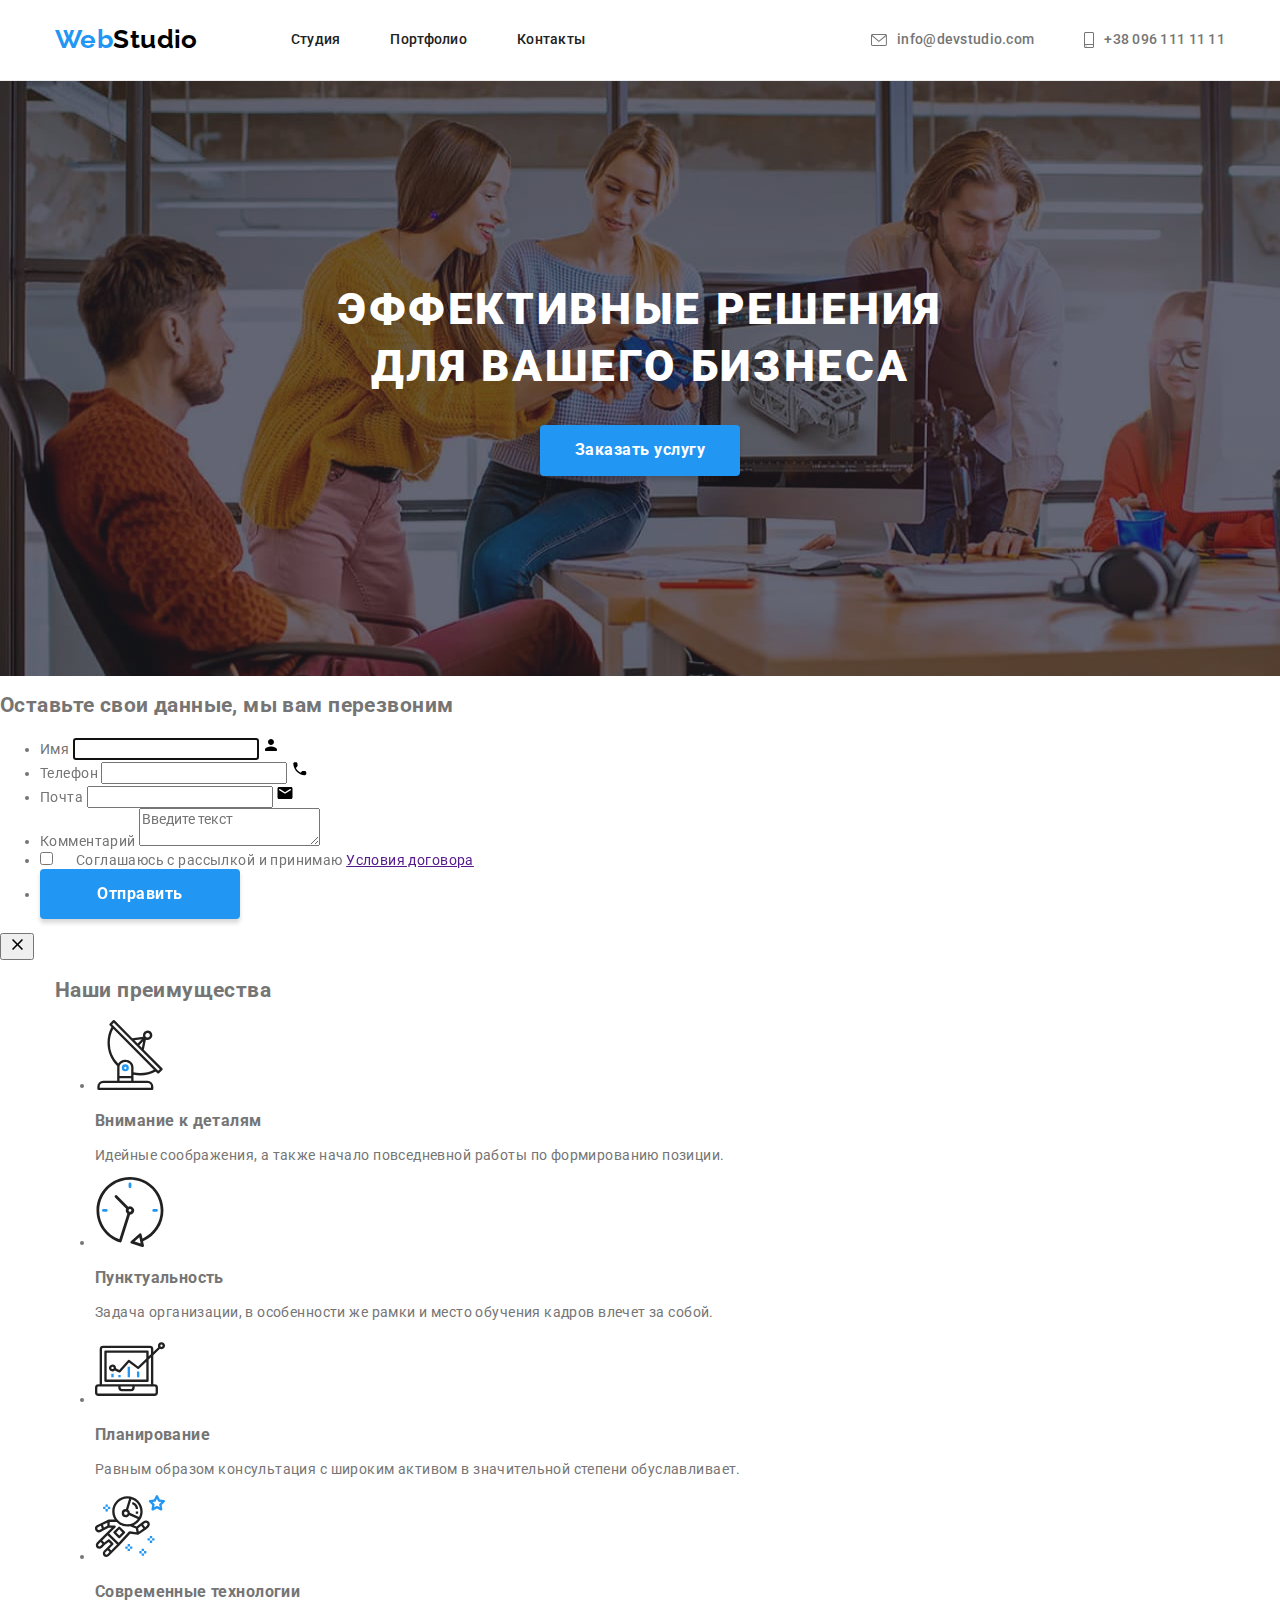
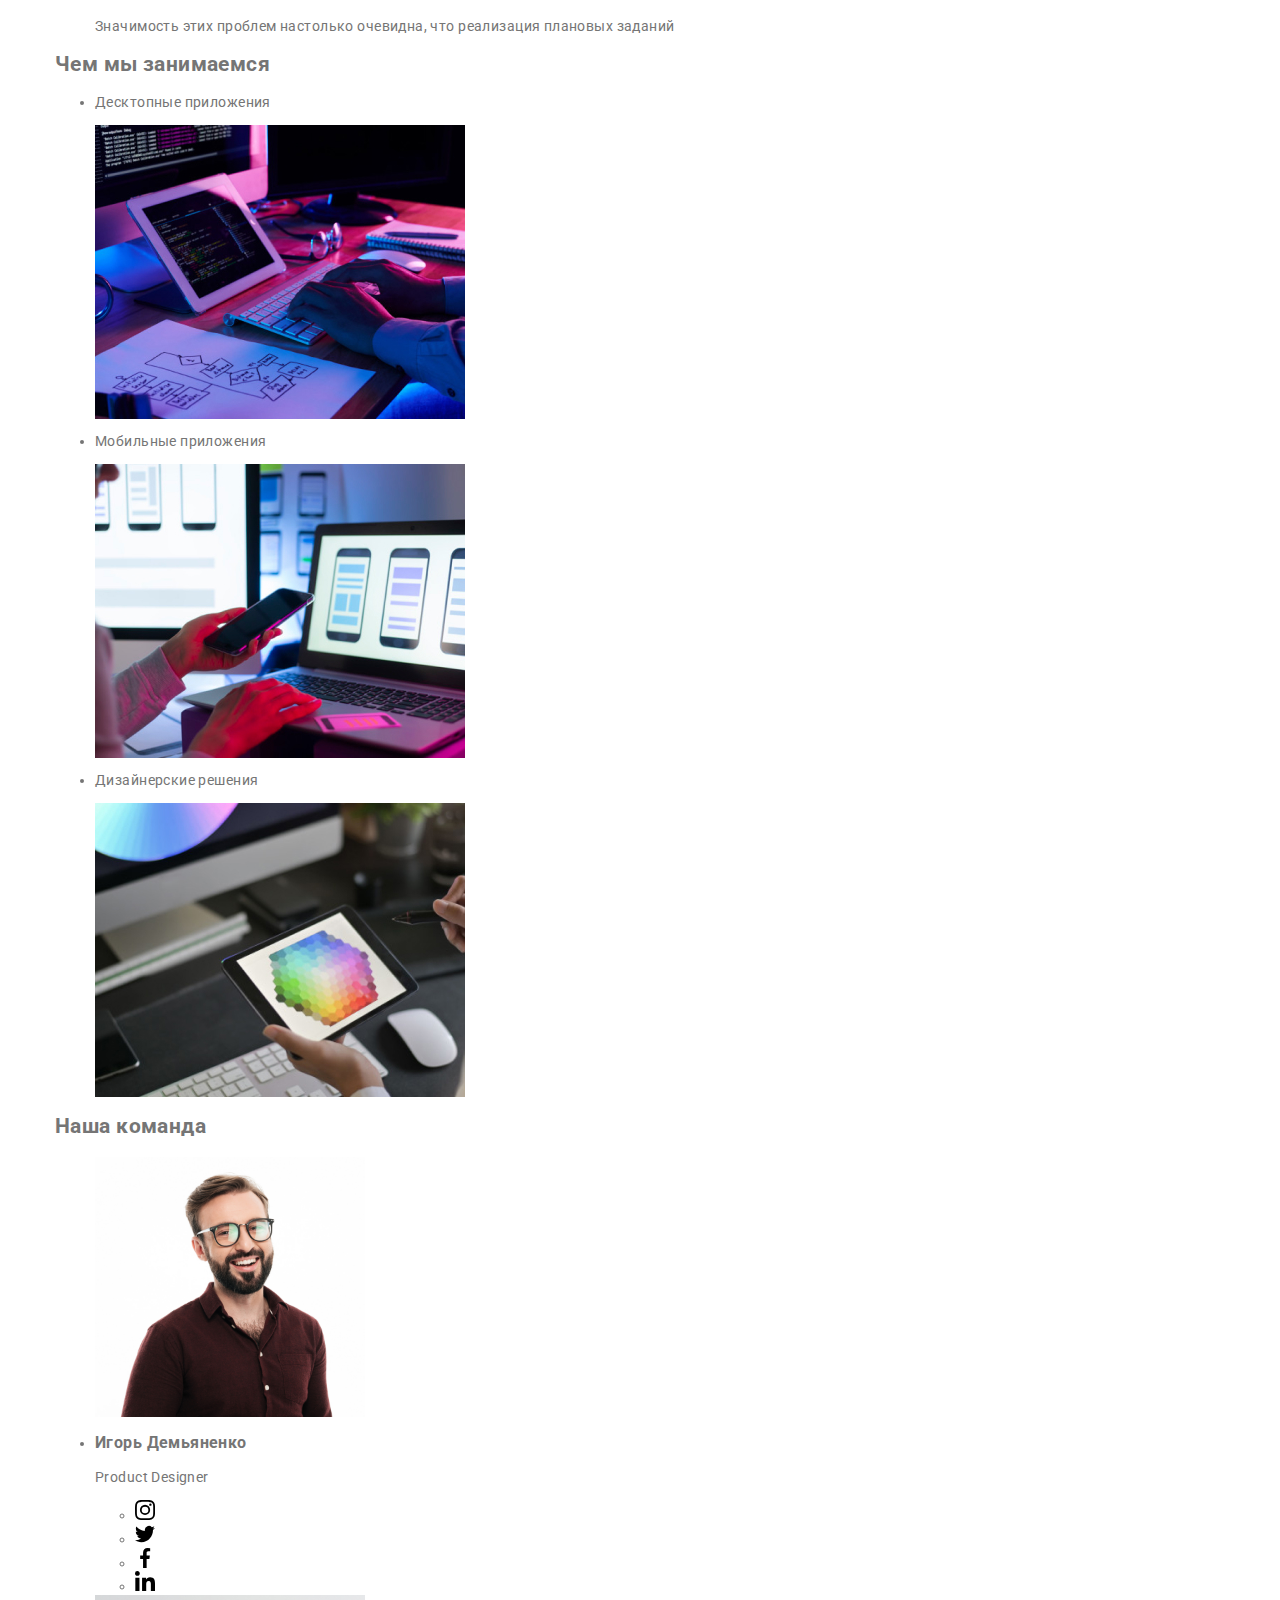
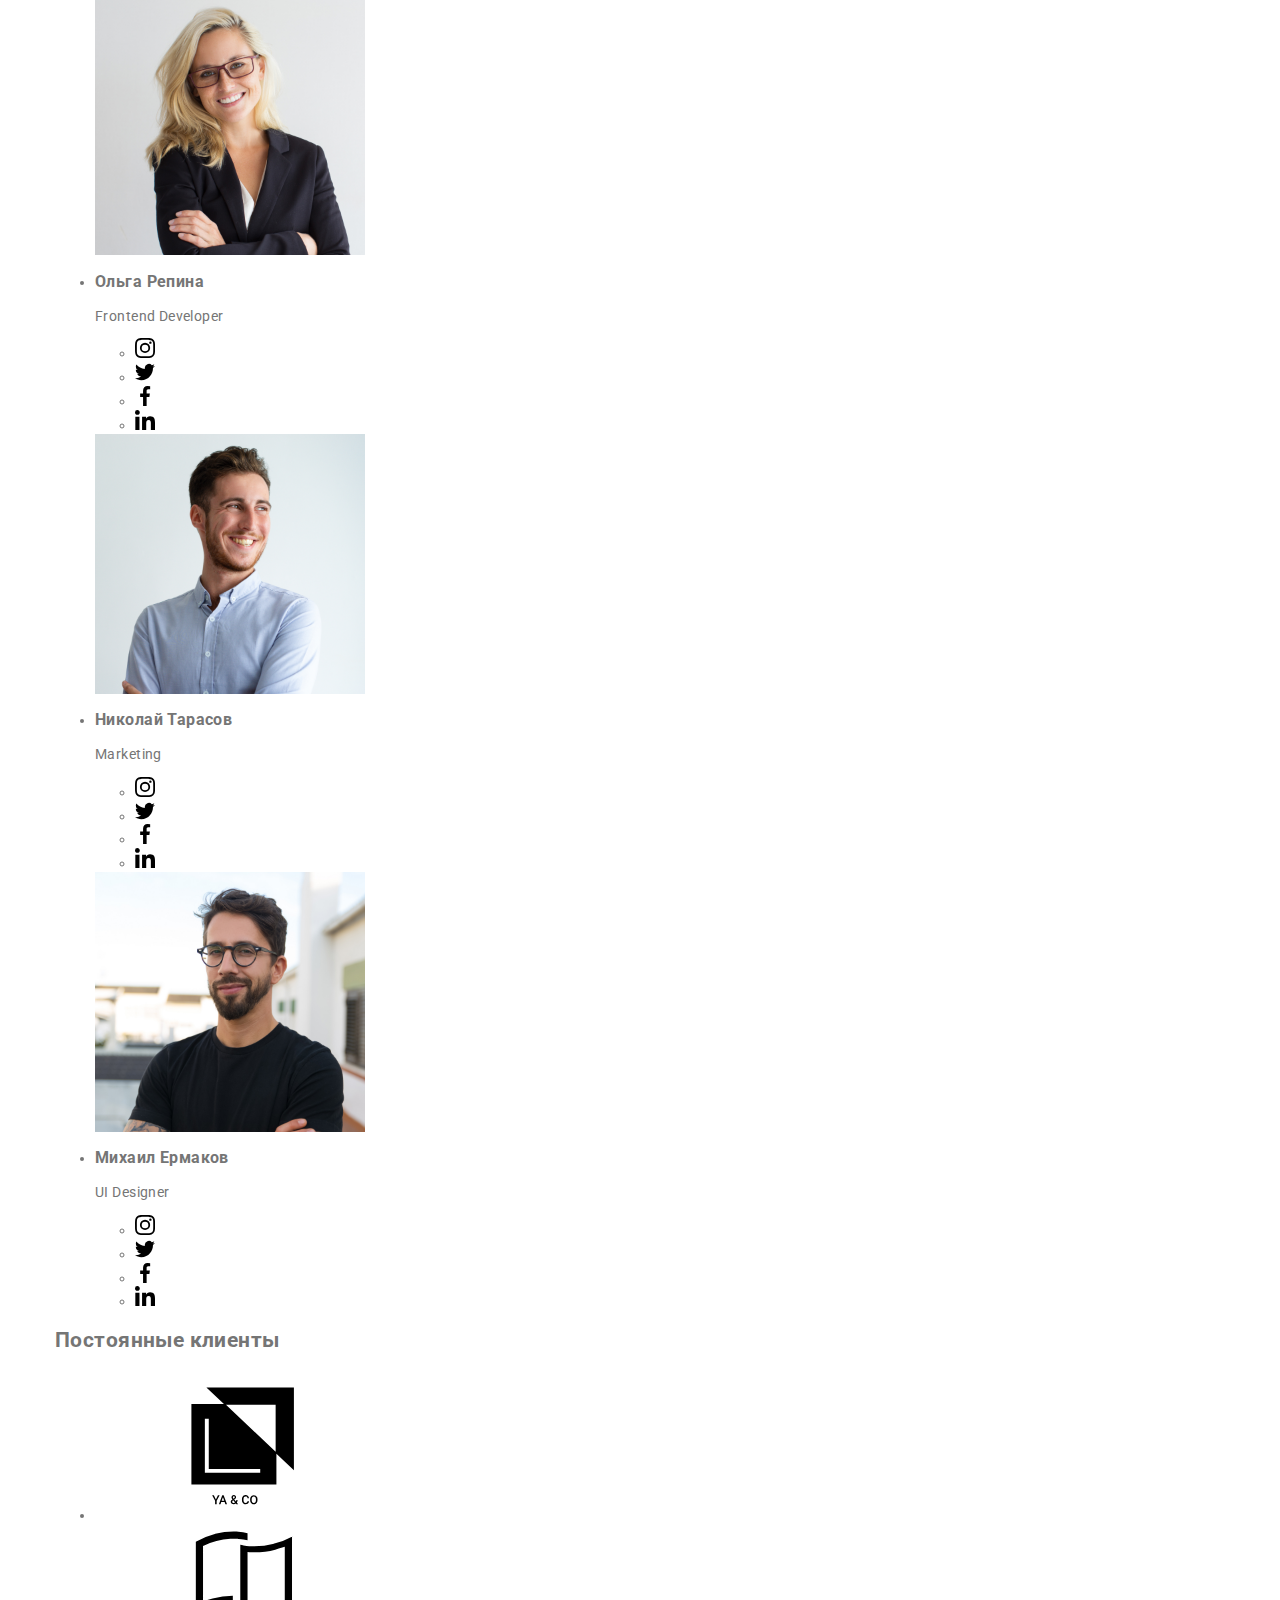
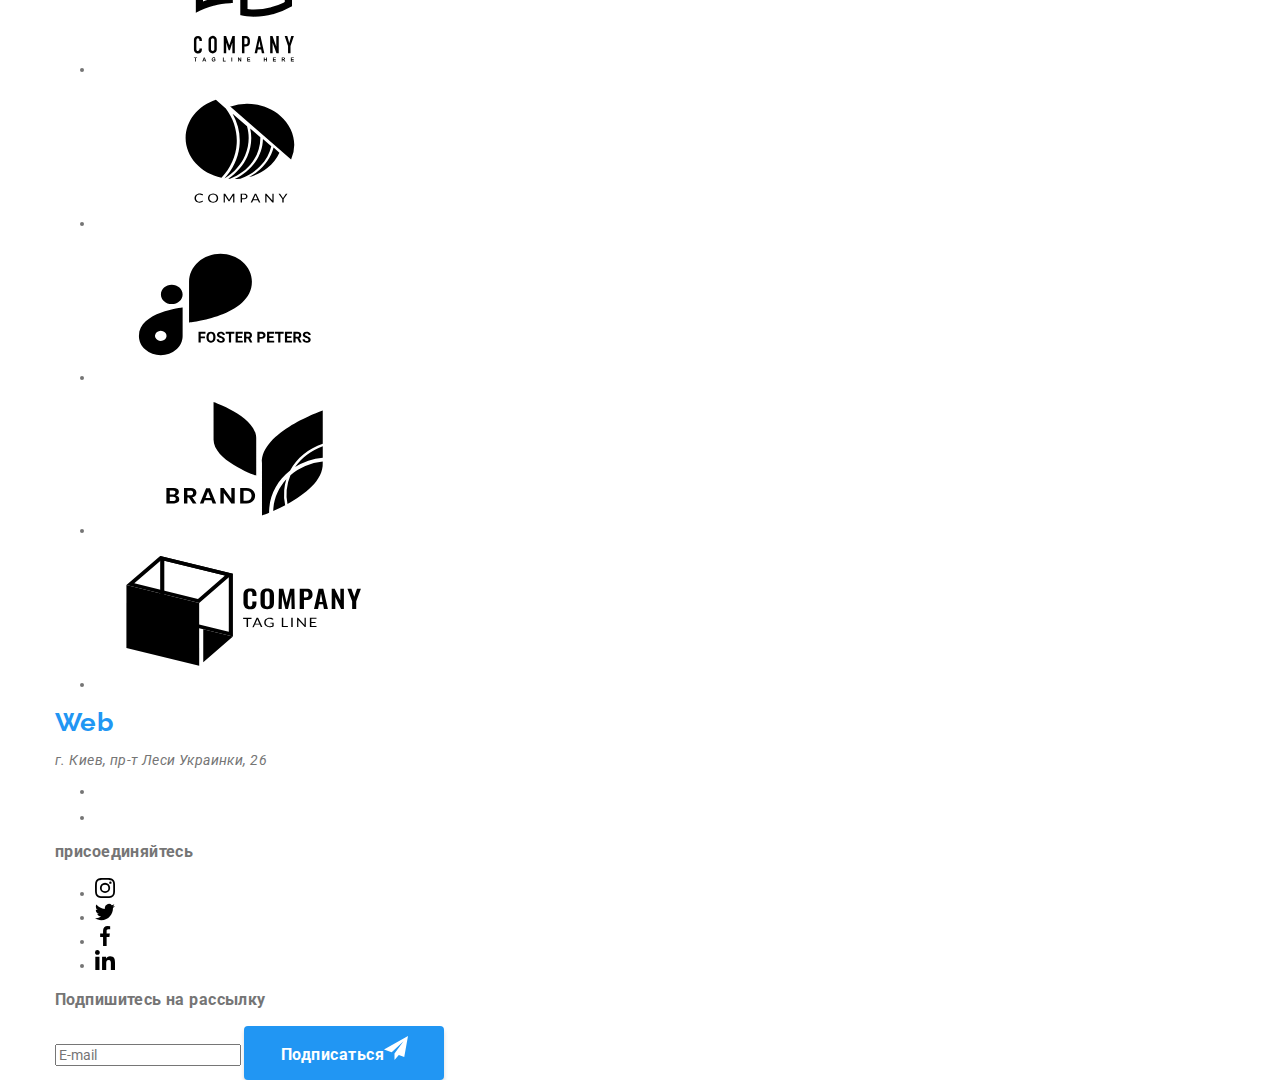
==== index.html @ fc16bc61 "Добавил фрагменты стилей" ====
<!DOCTYPE html>
<html lang="ru">
  <head>
    <meta charset="UTF-8" />
    <meta http-equiv="X-UA-Compatible" content="IE=edge" />
    <meta name="viewport" content="width=device-width, initial-scale=1.0" />
    <title>Студия</title>

    <link rel="preconnect" href="https://fonts.googleapis.com" />
    <link rel="preconnect" href="https://fonts.gstatic.com" crossorigin />
    <link
      href="https://fonts.googleapis.com/css2?family=Raleway:wght@700&family=Roboto:wght@400;500;700;900&display=swap"
      rel="stylesheet"
    />
    <link
      rel="stylesheet"
      href="https://cdnjs.cloudflare.com/ajax/libs/modern-normalize/1.1.0/modern-normalize.min.css"
    />
    <link rel="stylesheet" href="./css/main.min.css" />
  </head>

  <body>
    <!--Header-->
    <header>
      <div class="container">
        <div class="header">
          <nav class="header-nav">
            <a class="logo" href="/goit-markup-hw-05/index.html"
              ><span class="logo__span">Web</span>Studio</a
            >
            <ul class="header-menu">
              <li class="header-menu__items">
                <a href="./index.html" class="header-menu__link link-current"
                  >Студия</a
                >
              </li>
              <li class="header-menu__items">
                <a href="./portfolio.html" class="header-menu__link"
                  >Портфолио</a
                >
              </li>
              <li class="header-menu__items">
                <a href="/contact" class="header-menu__link">Контакты</a>
              </li>
            </ul>
          </nav>

          <ul class="header-contact header-flex">
            <li class="header-contact__items">
              <a href="mailto:info@devstudio.com" class="header-contact__link">
                <svg class="header-contact__icon" width="16" height="12">
                  <use href="./images/icons.svg#mail"></use>
                </svg>
                info@devstudio.com</a
              >
            </li>
            <li class="header-contact__items">
              <a href="tel:+380991111111" class="header-contact__link">
                <svg class="header-contact__icon" width="10" height="16">
                  <use href="./images/icons.svg#tel"></use>
                </svg>
                +38 096 111 11 11</a
              >
            </li>
          </ul>
        </div>
      </div>
    </header>

    <main>
      <!--Hero-->
      <section class="hero-box">
        <h1 class="hero-box__title">
          Эффективные решения <br />
          для вашего бизнеса
        </h1>

        <button data-open-modal type="button" class="button hero-box__button">
          Заказать услугу
        </button>
      </section>
      <div class="backdrop is-hidden" data-backdrop>
        <div class="modal">
          <form class="form js-speaker-form">
            <h2 class="form-title">Оставьте свои данные, мы вам перезвоним</h2>

            <ul class="list-style">
              <li class="form-field">
                <label class="form-label" for="user-name"> Имя</label>
                <input
                  class="form-input"
                  type="text"
                  name="user-name"
                  id="user-name"
                  autofocus
                />
                <svg class="form-icon" width="18" height="18">
                  <use href="./images/icons.svg#name"></use>
                </svg>
              </li>
              <li class="form-field">
                <label class="form-label" for="tel">Телефон</label>
                <input class="form-input" type="tel" name="tel" id="tel" />
                <svg class="form-icon" width="18" height="18">
                  <use href="./images/icons.svg#phone"></use>
                </svg>
              </li>
              <li class="form-field">
                <label class="form-label" for="mail">Почта</label>
                <input class="form-input" type="email" name="mail" id="mail" />
                <svg class="form-icon" width="18" height="18">
                  <use href="./images/icons.svg#email"></use>
                </svg>
              </li>
              <li class="form-field">
                <label class="form-label" for="coment">Комментарий</label>
                <textarea
                  class="form-coment form-input"
                  name="coment"
                  id="coment"
                  placeholder="Введите текст"
                ></textarea>
              </li>
              <li class="check-field">
                <label class="terms">
                  <input
                    class="checkbox"
                    type="checkbox"
                    name="terms"
                    value="yes"
                  />
                  <svg class="check-icon" width="16" height="15">
                    <use href="./images/icons.svg#check"></use>
                  </svg>

                  <span class="check-text"
                    >Соглашаюсь с рассылкой и принимаю
                    <a href="">Условия договора</a></span
                  ></label
                >
              </li>
              <li class="modal-button">
                <button class="button hero-box__button" type="submit">
                  Отправить
                </button>
              </li>
            </ul>
          </form>
          <button data-close-modal class="mod-button">
            <svg class="modal-icon" width="18" height="18">
              <use href="./images/icons.svg#close"></use>
            </svg>
          </button>
        </div>
      </div>
      <!--Advantages-->
      <section class="section">
        <div class="container">
          <h2 class="visually-hidden">Наши преимущества</h2>
          <ul class="advantages list-style">
            <li class="advantages__list">
              <div class="advantages__icon">
                <svg width="70px" height="70px">
                  <use href="./images/icons.svg#antenna"></use>
                </svg>
              </div>
              <h3 class="advantages__title">Внимание к деталям</h3>
              <p class="advantages__text">
                Идейные соображения, а также начало повседневной работы по
                формированию позиции.
              </p>
            </li>

            <li class="advantages__list">
              <div class="advantages__icon">
                <svg width="70px" height="70px">
                  <use href="./images/icons.svg#clock"></use>
                </svg>
              </div>
              <h3 class="advantages__title">Пунктуальность</h3>
              <p class="advantages__text">
                Задача организации, в особенности же рамки и место обучения
                кадров влечет за собой.
              </p>
            </li>

            <li class="advantages__list">
              <div class="advantages__icon">
                <svg width="70px" height="70px">
                  <use href="./images/icons.svg#diagram"></use>
                </svg>
              </div>
              <h3 class="advantages__title">Планирование</h3>
              <p class="advantages__text">
                Равным образом консультация с широким активом в значительной
                степени обуславливает.
              </p>
            </li>

            <li class="advantages__list">
              <div class="advantages__icon">
                <svg width="70px" height="70px">
                  <use href="./images/icons.svg#astronaut"></use>
                </svg>
              </div>
              <h3 class="advantages__title">Современные технологии</h3>
              <p class="advantages__text">
                Значимость этих проблем настолько очевидна, что реализация
                плановых заданий
              </p>
            </li>
          </ul>
        </div>
      </section>
      <!--About-->
      <section class="about section">
        <div class="container">
          <h2 class="section__title">Чем мы занимаемся</h2>

          <ul class="about__list list-style">
            <li class="about__item">
              <div class="about__thumb">
                <p class="about__text">Десктопные приложения</p>
              </div>
              <img
                width="370"
                src="./images/box1.jpg"
                alt="Десктопные приложения"
              />
            </li>
            <li class="about__item">
              <div class="about__thumb">
                <p class="about__text">Мобильные приложения</p>
              </div>
              <img
                width="370"
                src="./images/box2.jpg"
                alt="Мобильные приложения"
              />
            </li>
            <li class="about__item">
              <div class="about__thumb">
                <p class="about__text">Дизайнерские решения</p>
              </div>
              <img
                width="370"
                src="./images/box3.jpg"
                alt="Дизайнерские решения"
              />
            </li>
          </ul>
        </div>
      </section>
      <!--Team-->
      <section class="team section">
        <div class="container">
          <h2 class="section__title">Наша команда</h2>

          <ul class="team__list list-style">
            <li class="team__box">
              <img
                width="270"
                src="./images/img.jpg"
                alt="Фото Игорь Демьяненко"
              />
              <div class="team__card">
                <h3 class="team__name">Игорь Демьяненко</h3>
                <p lang="en" class="team__position">Product Designer</p>
                <ul class="team__list social-list list-style">
                  <li class="">
                    <a
                      href=""
                      class="social-link"
                      aria-label="ссылка на Инстаграм"
                    >
                      <svg class="social-icon" width="20px" height="20px">
                        <use href="./images/icons.svg#instagram"></use>
                      </svg>
                    </a>
                  </li>
                  <li class="">
                    <a
                      href=""
                      class="social-link"
                      aria-label="ссылка на Твиттер"
                    >
                      <svg class="social-icon" width="20px" height="20px">
                        <use href="./images/icons.svg#twitter"></use>
                      </svg>
                    </a>
                  </li>
                  <li class="">
                    <a
                      href=""
                      class="social-link"
                      aria-label="ссылка на Фейсбук"
                    >
                      <svg class="social-icon" width="20px" height="20px">
                        <use href="./images/icons.svg#facebook"></use>
                      </svg>
                    </a>
                  </li>
                  <li class="">
                    <a
                      href=""
                      class="social-link"
                      aria-label="ссылка на Линкедин"
                    >
                      <svg class="social-icon" width="20px" height="20px">
                        <use href="./images/icons.svg#linkedin"></use>
                      </svg>
                    </a>
                  </li>
                </ul>
              </div>
            </li>

            <li class="team__box">
              <img
                width="270"
                src="./images/img2.jpg"
                alt="Фото Ольга Репина"
              />
              <div class="team__card">
                <h3 class="team__name">Ольга Репина</h3>
                <p lang="en" class="team__position">Frontend Developer</p>
                <ul class="team__list social-list list-style">
                  <li class="">
                    <a
                      href=""
                      class="social-link"
                      aria-label="ссылка на Инстаграм"
                    >
                      <svg class="social-icon" width="20px" height="20px">
                        <use href="./images/icons.svg#instagram"></use>
                      </svg>
                    </a>
                  </li>
                  <li class="">
                    <a
                      href=""
                      class="social-link"
                      aria-label="ссылка на Твиттер"
                    >
                      <svg class="social-icon" width="20px" height="20px">
                        <use href="./images/icons.svg#twitter"></use>
                      </svg>
                    </a>
                  </li>
                  <li class="">
                    <a
                      href=""
                      class="social-link"
                      aria-label="ссылка на Фейсбук"
                    >
                      <svg class="social-icon" width="20px" height="20px">
                        <use href="./images/icons.svg#facebook"></use>
                      </svg>
                    </a>
                  </li>
                  <li class="">
                    <a
                      href=""
                      class="social-link"
                      aria-label="ссылка на Линкедин"
                    >
                      <svg class="social-icon" width="20px" height="20px">
                        <use href="./images/icons.svg#linkedin"></use>
                      </svg>
                    </a>
                  </li>
                </ul>
              </div>
            </li>

            <li class="team__box">
              <img
                width="270"
                src="./images/img3.jpg"
                alt="Фото Николай Тарасов"
              />
              <div class="team__card">
                <h3 class="team__name">Николай Тарасов</h3>
                <p lang="en" class="team__position">Marketing</p>
                <ul class="team__list social-list list-style">
                  <li class="">
                    <a
                      href=""
                      class="social-link"
                      aria-label="ссылка на Инстаграм"
                    >
                      <svg class="social-icon" width="20px" height="20px">
                        <use href="./images/icons.svg#instagram"></use>
                      </svg>
                    </a>
                  </li>
                  <li class="">
                    <a
                      href=""
                      class="social-link"
                      aria-label="ссылка на Твиттер"
                    >
                      <svg class="social-icon" width="20px" height="20px">
                        <use href="./images/icons.svg#twitter"></use>
                      </svg>
                    </a>
                  </li>
                  <li class="">
                    <a
                      href=""
                      class="social-link"
                      aria-label="ссылка на Фейсбук"
                    >
                      <svg class="social-icon" width="20px" height="20px">
                        <use href="./images/icons.svg#facebook"></use>
                      </svg>
                    </a>
                  </li>
                  <li class="">
                    <a
                      href=""
                      class="social-link"
                      aria-label="ссылка на Линкедин"
                    >
                      <svg class="social-icon" width="20px" height="20px">
                        <use href="./images/icons.svg#linkedin"></use>
                      </svg>
                    </a>
                  </li>
                </ul>
              </div>
            </li>

            <li class="team__box">
              <img
                width="270"
                src="./images/img4.jpg"
                alt="Фото Михаил Ермаков"
              />
              <div class="team__card">
                <h3 class="team__name">Михаил Ермаков</h3>
                <p lang="en" class="team__position">UI Designer</p>
                <ul class="team__list social-list list-style">
                  <li class="">
                    <a
                      href=""
                      class="social-link"
                      aria-label="ссылка на Инстаграм"
                    >
                      <svg class="social-icon" width="20px" height="20px">
                        <use href="./images/icons.svg#instagram"></use>
                      </svg>
                    </a>
                  </li>
                  <li class="">
                    <a
                      href=""
                      class="social-link"
                      aria-label="ссылка на Твиттер"
                    >
                      <svg class="social-icon" width="20px" height="20px">
                        <use href="./images/icons.svg#twitter"></use>
                      </svg>
                    </a>
                  </li>
                  <li class="">
                    <a
                      href=""
                      class="social-link"
                      aria-label="ссылка на Фейсбук"
                    >
                      <svg class="social-icon" width="20px" height="20px">
                        <use href="./images/icons.svg#facebook"></use>
                      </svg>
                    </a>
                  </li>
                  <li class="">
                    <a
                      href=""
                      class="social-link"
                      aria-label="ссылка на Линкедин"
                    >
                      <svg class="social-icon" width="20px" height="20px">
                        <use href="./images/icons.svg#linkedin"></use>
                      </svg>
                    </a>
                  </li>
                </ul>
              </div>
            </li>
          </ul>
        </div>
      </section>
      <!-- Client -->
      <section class="section">
        <div class="container">
          <h2 class="section__title">Постоянные клиенты</h2>
          <ul class="client__list list-style">
            <li class="client__card">
              <a href="" class="client__link">
                <svg class="client__icon">
                  <use href="./images/icons.svg#client1"></use>
                </svg>
              </a>
            </li>
            <li class="client__card">
              <a href="" class="client__link">
                <svg class="client__icon">
                  <use href="./images/icons.svg#client2"></use>
                </svg>
              </a>
            </li>
            <li class="client__card">
              <a href="" class="client__link">
                <svg class="client__icon">
                  <use href="./images/icons.svg#client3"></use>
                </svg>
              </a>
            </li>
            <li class="client__card">
              <a href="" class="client__link">
                <svg class="client__icon">
                  <use href="./images/icons.svg#client4"></use>
                </svg>
              </a>
            </li>
            <li class="client__card">
              <a href="" class="client__link">
                <svg class="client__icon">
                  <use href="./images/icons.svg#client5"></use>
                </svg>
              </a>
            </li>
            <li class="client__card">
              <a href="" class="client__link">
                <svg class="client__icon">
                  <use href="./images/icons.svg#client6"></use>
                </svg>
              </a>
            </li>
          </ul>
        </div>
      </section>
    </main>
    <!--Footer-->
    <footer class="footer">
      <div class="container">
        <div class="footer__box">
          <div class="footer__box">
            <div class="footer__address">
              <div class="footer__logo">
                <a class="logo" href="/goit-markup-hw-07/index.html"
                  ><span class="logo__span">Web</span
                  ><span class="footer-logo__color">Studio</span></a
                >
              </div>
              <address class="address">
                <p class="address__text">г. Киев, пр-т Леси Украинки, 26</p>
                <ul class="footer__contact-list list-style">
                  <li>
                    <a class="footer_link" href="mailto:info@example.com"
                      >info@example.com</a
                    >
                    <br />
                  </li>
                  <li><a href="tel:+380991111111">+38 099 111 11 11</a></li>
                </ul>
              </address>
            </div>
            <div class="connect">
              <h3 class="connect__title">присоединяйтесь</h3>
              <ul class="connect__list list-style">
                <li>
                  <a href="" class="social-link connect__social-link">
                    <svg class="footer__social-icon" width="20px" height="20px">
                      <use href="./images/icons.svg#instagram"></use>
                    </svg>
                  </a>
                </li>
                <li>
                  <a href="" class="social-link connect__social-link">
                    <svg class="footer__social-icon" width="20px" height="20px">
                      <use href="./images/icons.svg#twitter"></use>
                    </svg>
                  </a>
                </li>
                <li>
                  <a href="" class="social-link connect__social-link">
                    <svg class="footer__social-icon" width="20px" height="20px">
                      <use href="./images/icons.svg#facebook"></use>
                    </svg>
                  </a>
                </li>
                <li>
                  <a href="" class="social-link connect__social-link">
                    <svg class="footer__social-icon" width="20px" height="20px">
                      <use href="./images/icons.svg#linkedin"></use>
                    </svg>
                  </a>
                </li>
              </ul>
            </div>
          </div>
          <form>
            <h3 class="connect__title">Подпишитесь на рассылку</h3>
            <div class="footer__box">
              <input
                class="connect__input"
                type="email"
                name="footer-mail"
                id="footer-mail"
                placeholder="E-mail"
              />

              <button
                class="button hero-box__button connect__button"
                type="submit"
              >
                Подписаться<svg class="connect__icon" width="24" height="24">
                  <use href="./images/icons.svg#icon-send"></use>
                </svg>
              </button>
            </div>
          </form>
        </div>
      </div>
    </footer>
    <!-- JS Script -->
    <script src="./js/modal.js"></script>
  </body>
</html>
---- css/main.min.css ----
:root{--primary-background-color: #ffffff;--secondary-background-color: #2f303a;--button-bg-color: #f5f4fa;--hover-text-color: #2196f3;--text-color: #757575;--title-color: #212121;--hero-bg-hover: #188ce8;--contact-footer-text: rgba(255, 255, 255, 0.6);--logo-stan-color: #000000;--border-color: #eeeeee;--border-head-color: #ececec;--icons-border-color: #afb1b8;--thumb-color: rgba(47, 48, 58, 0.8);--black: #000000;--border-second-color: rgba(0, 0, 0, 0.1);--pot-card-bg: rgba(33, 150, 243, 0.9);--cubic-bezier: cubic-bezier(0.4, 0, 0.2, 1);--input-border-color: rgba(33, 33, 33, 0.2);--placeholder-color: rgba(117, 117, 117, 0.5);--body-font-family: "Roboto", sans-serif;--logo-font-family: "Raleway", sans-serif}html{box-sizing:border-box}*,::before,::after{box-sizing:inherit}body{font-family:var(--body-font-family);background-color:var(--primary-background-color);font-style:normal;font-size:14px;line-height:1.2;letter-spacing:.03em;color:var(--text-color)}.container{margin-left:auto;margin-right:auto;padding-left:15px;padding-right:15px;width:1200px}img{display:block}.header-contact,.header-menu{padding:0;margin:0;list-style:none}.header-contact,.header{display:flex;align-items:center;justify-content:space-between}.logo{text-decoration:none;font-family:"Raleway",sans-serif;font-weight:700;font-size:26px;color:var(--logo-stan-color);margin-right:93px}.logo__span{color:var(--hover-text-color)}.footer-logo__color{color:var(--primary-background-color)}header{border-bottom:1px solid var(--border-head-color)}.header-nav{display:flex;align-items:center;justify-content:space-between}.header-menu__items:not(:last-child){margin-right:50px}.header-menu__link{position:relative;display:block}.header-menu{display:flex;align-items:center;justify-content:space-between}.header-menu__link--current::after{content:"";display:block;position:absolute;bottom:-1px;width:100%;height:4px;border-radius:2px;background-color:var(--hover-text-color)}.header-menu .header-menu__link{display:block;color:var(--title-color);text-decoration:none;font-weight:500;line-height:1.14;letter-spacing:.02em;padding-top:32px;padding-bottom:32px;transition:color 250ms var(--cubic-bezier)}.header-menu__items .header-menu__link:hover,.header-menu__items .header-menu__link:focus{color:var(--hover-text-color)}.header-menu__items .header-menu__link--current{color:var(--hover-text-color)}.header-contact .header-contact__items:not(:last-child){margin-right:50px}.header-contact .header-contact__link{display:flex;align-items:center;font-weight:500;line-height:1.14;letter-spacing:.02em;color:var(--text-color);text-decoration:none;padding:32px 0;transition:color 250ms var(--cubic-bezier)}.header-contact .header-contact__link:hover,.header-contact .header-contact__link:focus{color:var(--hover-text-color)}.header-contact__icon{fill:currentColor;margin-right:10px}.button{font-family:inherit;font-weight:500;font-size:16px;line-height:1.62;letter-spacing:.03em;color:var(--title-color);background-color:var(--button-bg-color);border-radius:4px;border-color:rgba(0,0,0,0);cursor:pointer;padding:6px 22px;min-width:73px;transition-property:background-color,box-shadow,color;transition-duration:250ms;transition-timing-function:var(--cubic-bezier)}.button:hover,.button:focus{color:var(--primary-background-color);background-color:var(--hover-text-color);box-shadow:0px 3px 1px rgba(0,0,0,.1),0px 1px 2px rgba(0,0,0,.08),0px 2px 2px rgba(0,0,0,.12)}.current{color:var(--primary-background-color);background-color:var(--hover-text-color);box-shadow:0px 3px 1px rgba(0,0,0,.1),0px 1px 2px rgba(0,0,0,.08),0px 2px 2px rgba(0,0,0,.12)}.hero-box__button{font-weight:700;line-height:1.9;color:var(--primary-background-color);background-color:var(--hover-text-color);border:0;box-shadow:0px 4px 4px rgba(0,0,0,.15);min-width:200px;padding:10px 32px}.button.hero-box__button:hover,.button.hero-box__button:focus{background-color:var(--hero-bg-hover)}.hero-box{max-width:1600px;margin-left:auto;margin-right:auto;padding-top:200px;padding-bottom:200px;text-align:center;background-repeat:no-repeat;background-image:linear-gradient(rgba(47, 48, 58, 0.4), rgba(47, 48, 58, 0.4)),url(../images/hero.jpg)}.hero-box__title{margin-top:0;margin-bottom:30px;font-weight:900;font-size:44px;line-height:1.3;text-transform:uppercase;letter-spacing:.06em;color:var(--primary-background-color)}.footer__contact-list a{line-height:1.14;letter-spacing:.02em;color:var(--contact-footer-text);text-decoration:none;transition:color 250ms var(--cubic-bezier)}.footer_link{display:inline-block;margin-bottom:9px}.footer__contact-list a:hover,.footer__contact-list a:focus{color:var(--hover-text-color)}/*# sourceMappingURL=main.min.css.map */
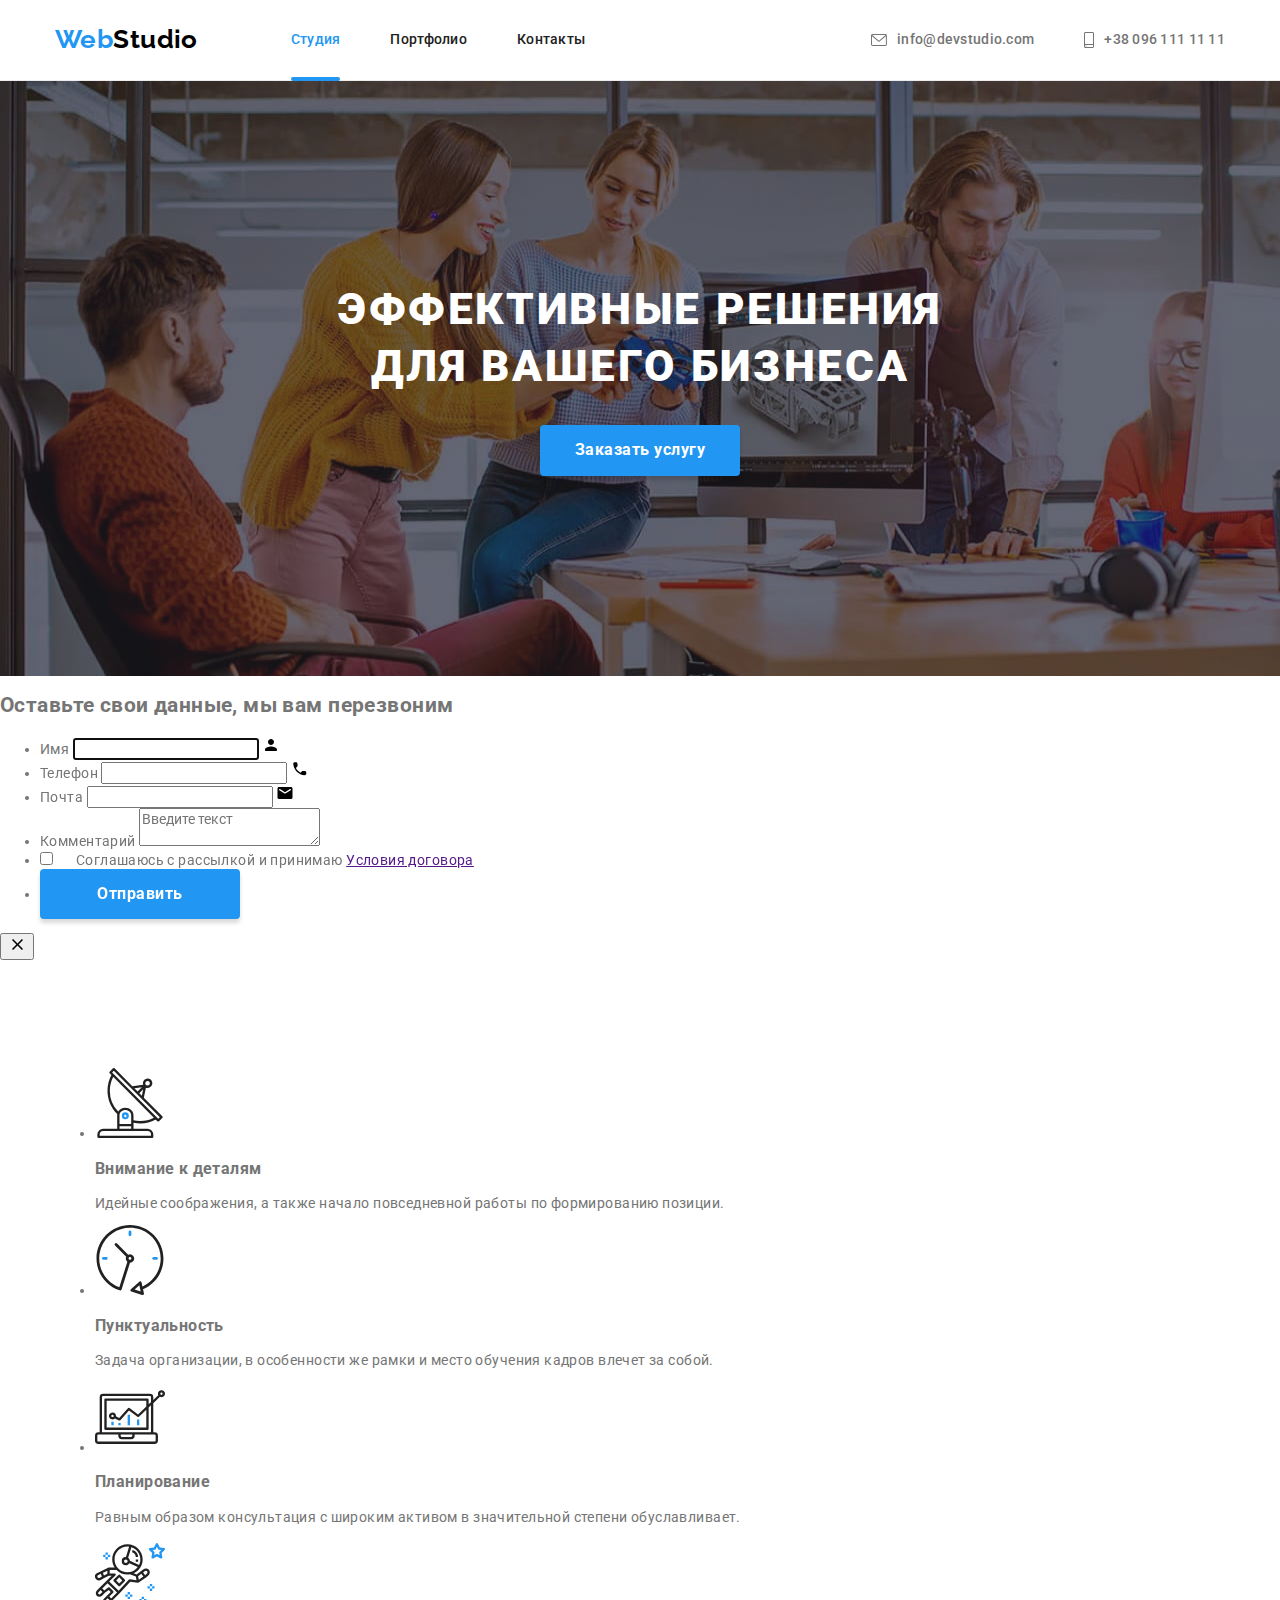
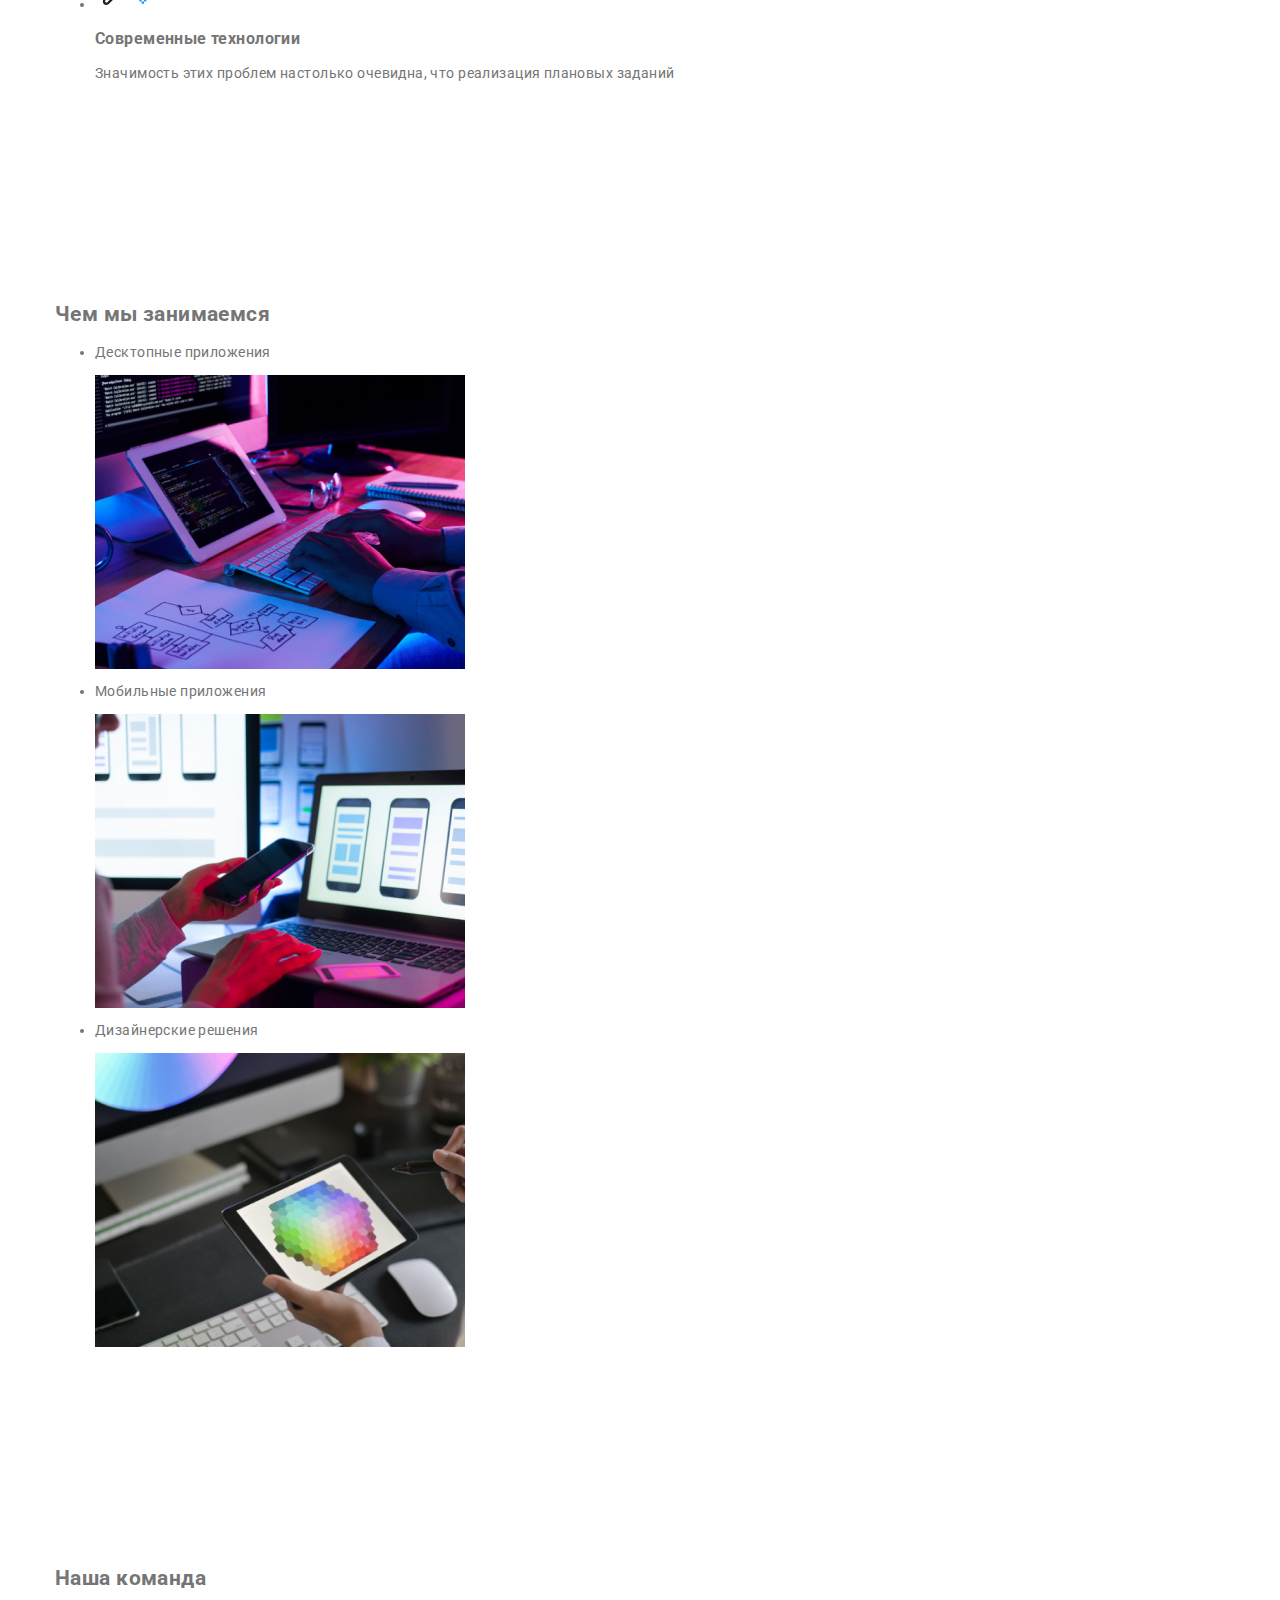
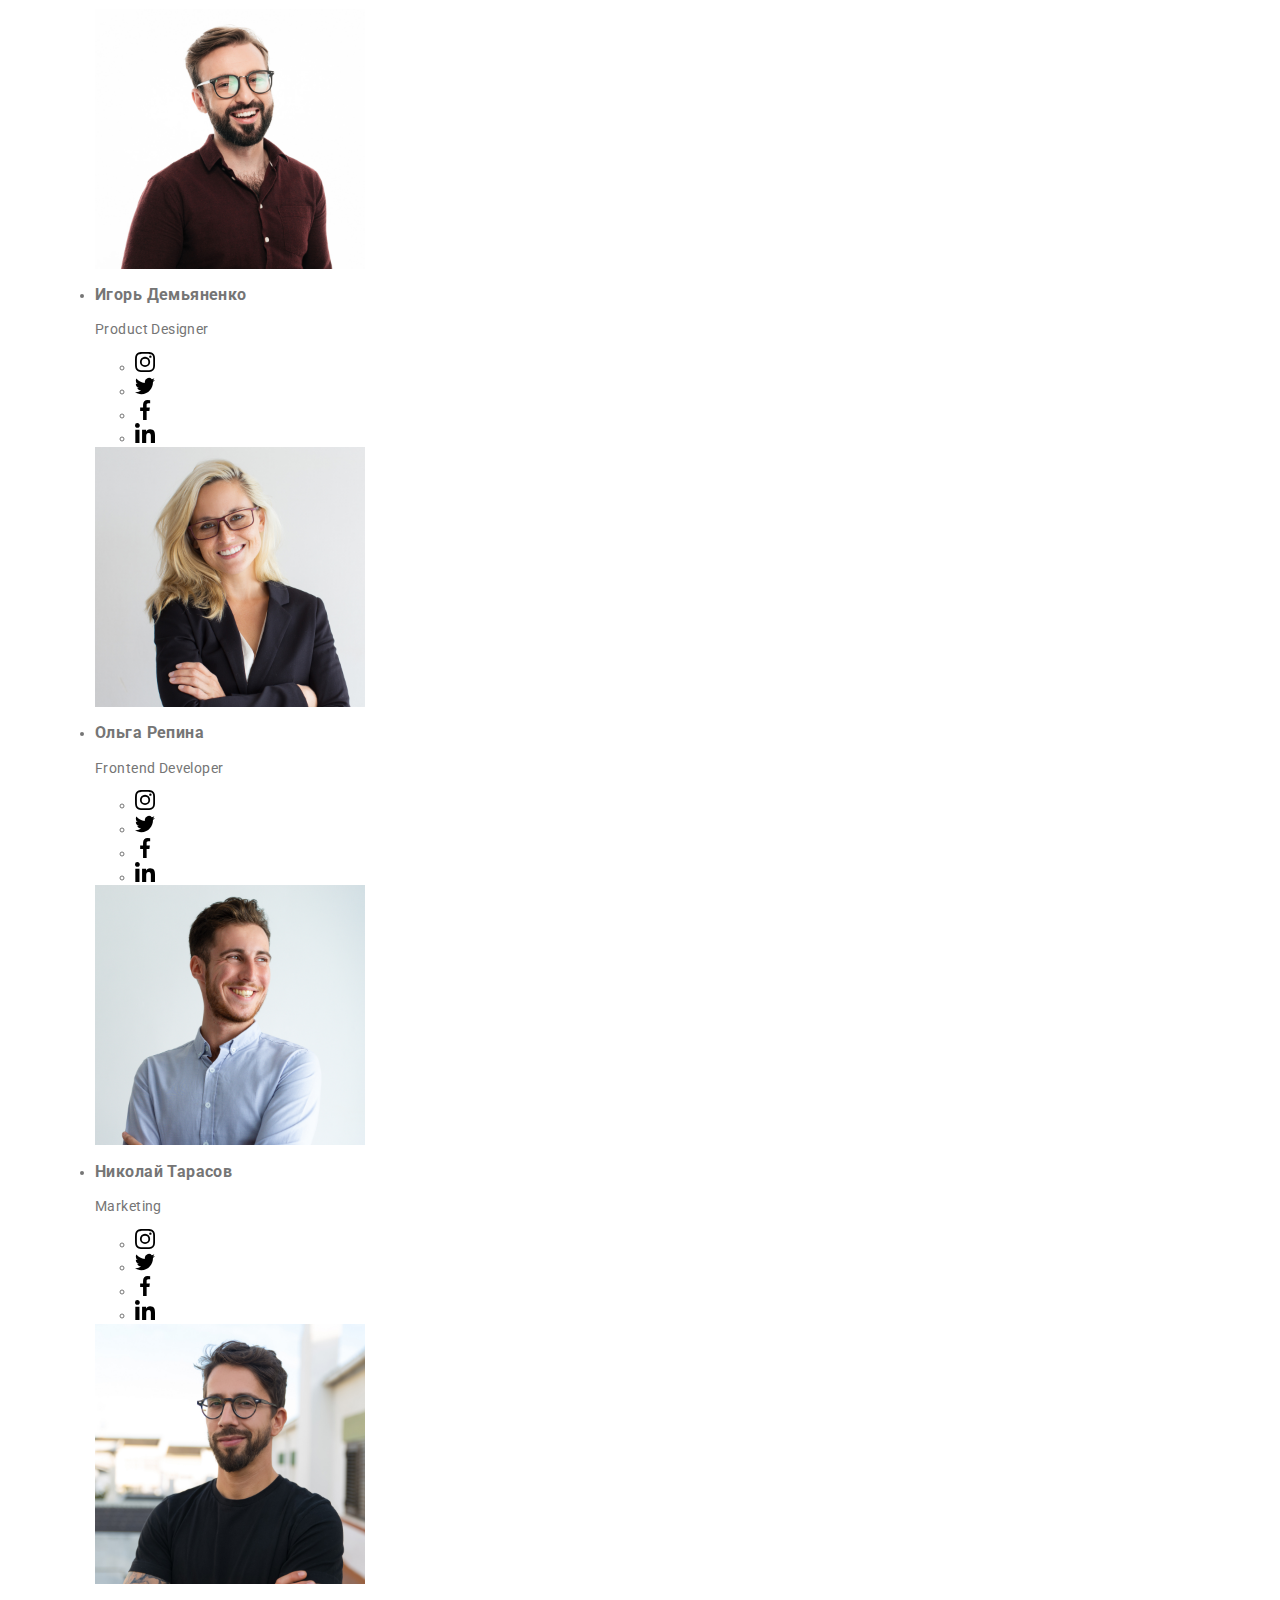
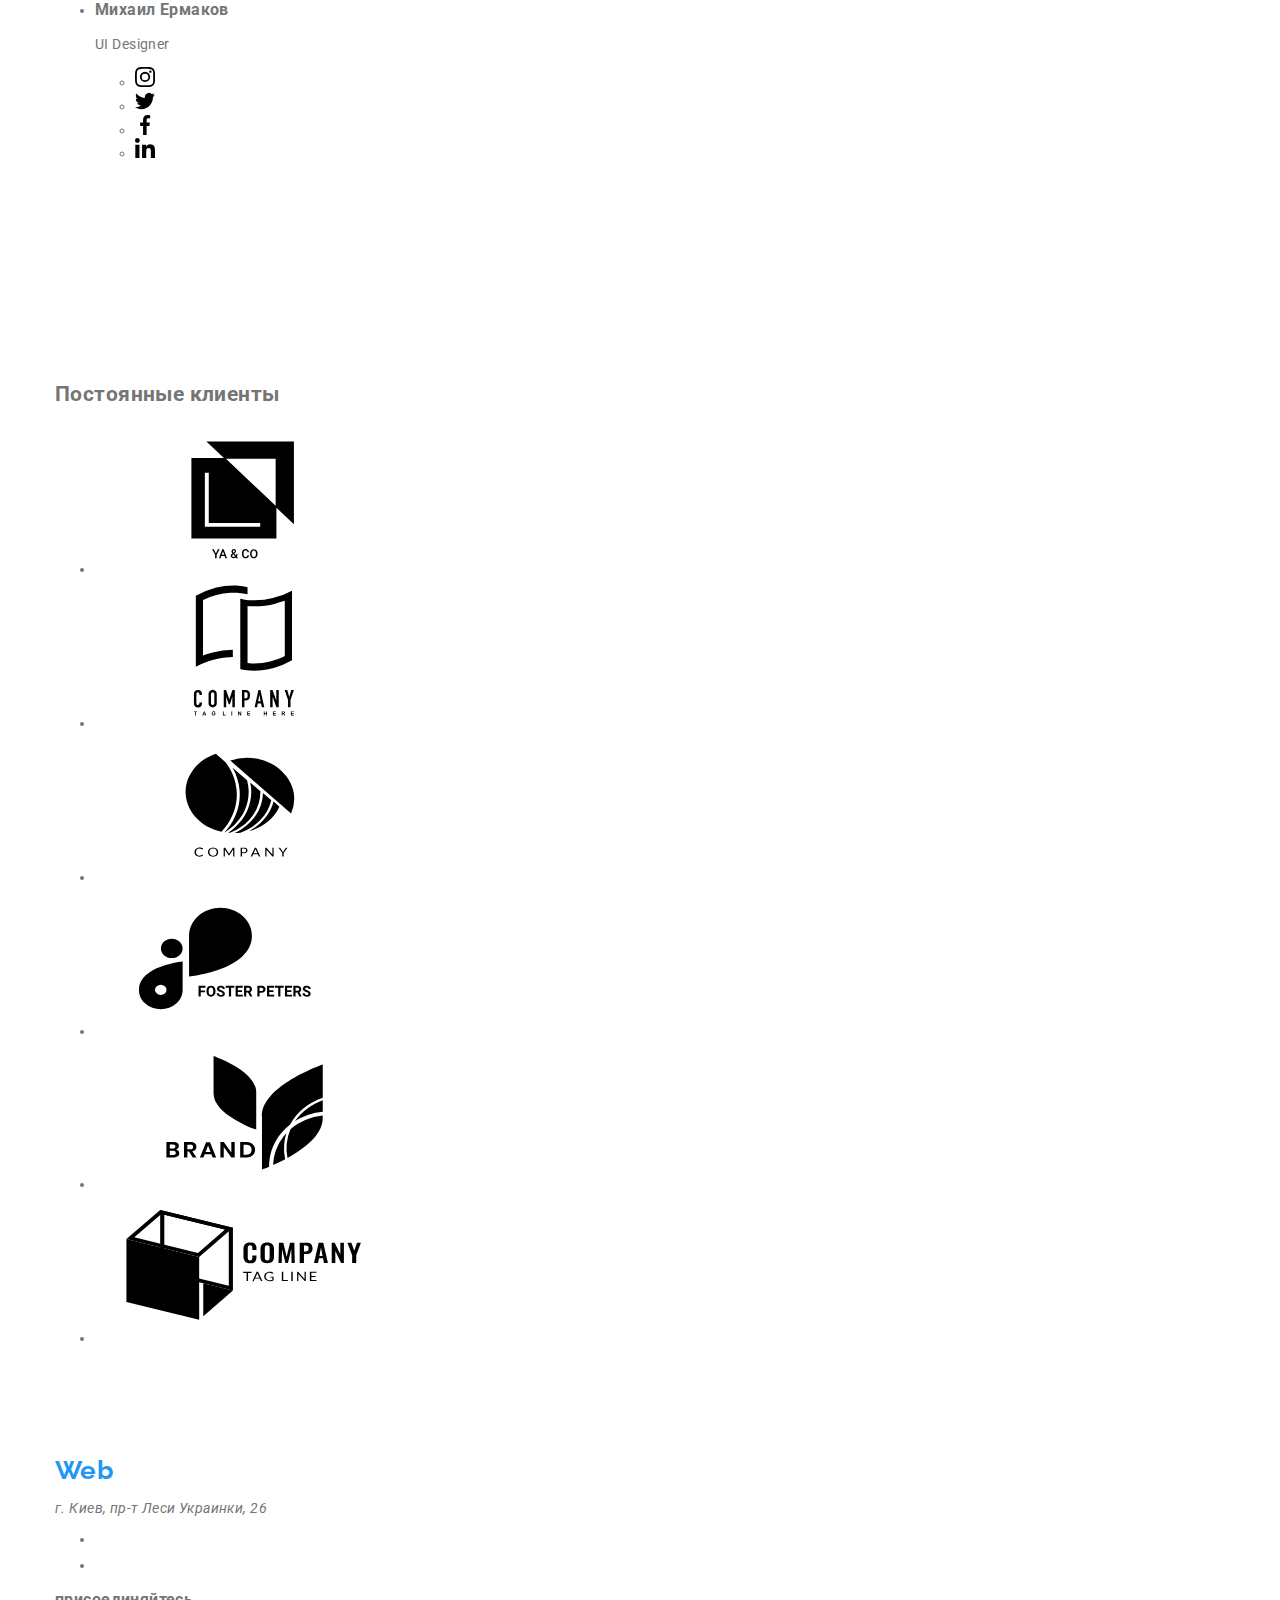
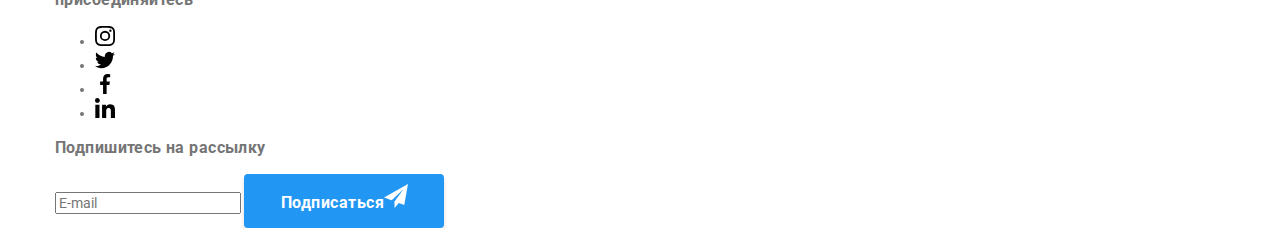
==== commit a1ddfa56: "Переделал хедер по сас" ====
--- a/index.html
+++ b/index.html
@@ -30,7 +30,9 @@
             >
             <ul class="header-menu">
               <li class="header-menu__items">
-                <a href="./index.html" class="header-menu__link link-current"
+                <a
+                  href="./index.html"
+                  class="header-menu__link header-menu__link--current"
                   >Студия</a
                 >
               </li>
--- a/css/main.min.css
+++ b/css/main.min.css
@@ -1 +1 @@
-:root{--primary-background-color: #ffffff;--secondary-background-color: #2f303a;--button-bg-color: #f5f4fa;--hover-text-color: #2196f3;--text-color: #757575;--title-color: #212121;--hero-bg-hover: #188ce8;--contact-footer-text: rgba(255, 255, 255, 0.6);--logo-stan-color: #000000;--border-color: #eeeeee;--border-head-color: #ececec;--icons-border-color: #afb1b8;--thumb-color: rgba(47, 48, 58, 0.8);--black: #000000;--border-second-color: rgba(0, 0, 0, 0.1);--pot-card-bg: rgba(33, 150, 243, 0.9);--cubic-bezier: cubic-bezier(0.4, 0, 0.2, 1);--input-border-color: rgba(33, 33, 33, 0.2);--placeholder-color: rgba(117, 117, 117, 0.5);--body-font-family: "Roboto", sans-serif;--logo-font-family: "Raleway", sans-serif}html{box-sizing:border-box}*,::before,::after{box-sizing:inherit}body{font-family:var(--body-font-family);background-color:var(--primary-background-color);font-style:normal;font-size:14px;line-height:1.2;letter-spacing:.03em;color:var(--text-color)}.container{margin-left:auto;margin-right:auto;padding-left:15px;padding-right:15px;width:1200px}img{display:block}.header-contact,.header-menu{padding:0;margin:0;list-style:none}.header-contact,.header{display:flex;align-items:center;justify-content:space-between}.logo{text-decoration:none;font-family:"Raleway",sans-serif;font-weight:700;font-size:26px;color:var(--logo-stan-color);margin-right:93px}.logo__span{color:var(--hover-text-color)}.footer-logo__color{color:var(--primary-background-color)}header{border-bottom:1px solid var(--border-head-color)}.header-nav{display:flex;align-items:center;justify-content:space-between}.header-menu__items:not(:last-child){margin-right:50px}.header-menu__link{position:relative;display:block}.header-menu{display:flex;align-items:center;justify-content:space-between}.header-menu__link--current::after{content:"";display:block;position:absolute;bottom:-1px;width:100%;height:4px;border-radius:2px;background-color:var(--hover-text-color)}.header-menu .header-menu__link{display:block;color:var(--title-color);text-decoration:none;font-weight:500;line-height:1.14;letter-spacing:.02em;padding-top:32px;padding-bottom:32px;transition:color 250ms var(--cubic-bezier)}.header-menu__items .header-menu__link:hover,.header-menu__items .header-menu__link:focus{color:var(--hover-text-color)}.header-menu__items .header-menu__link--current{color:var(--hover-text-color)}.header-contact .header-contact__items:not(:last-child){margin-right:50px}.header-contact .header-contact__link{display:flex;align-items:center;font-weight:500;line-height:1.14;letter-spacing:.02em;color:var(--text-color);text-decoration:none;padding:32px 0;transition:color 250ms var(--cubic-bezier)}.header-contact .header-contact__link:hover,.header-contact .header-contact__link:focus{color:var(--hover-text-color)}.header-contact__icon{fill:currentColor;margin-right:10px}.button{font-family:inherit;font-weight:500;font-size:16px;line-height:1.62;letter-spacing:.03em;color:var(--title-color);background-color:var(--button-bg-color);border-radius:4px;border-color:rgba(0,0,0,0);cursor:pointer;padding:6px 22px;min-width:73px;transition-property:background-color,box-shadow,color;transition-duration:250ms;transition-timing-function:var(--cubic-bezier)}.button:hover,.button:focus{color:var(--primary-background-color);background-color:var(--hover-text-color);box-shadow:0px 3px 1px rgba(0,0,0,.1),0px 1px 2px rgba(0,0,0,.08),0px 2px 2px rgba(0,0,0,.12)}.current{color:var(--primary-background-color);background-color:var(--hover-text-color);box-shadow:0px 3px 1px rgba(0,0,0,.1),0px 1px 2px rgba(0,0,0,.08),0px 2px 2px rgba(0,0,0,.12)}.hero-box__button{font-weight:700;line-height:1.9;color:var(--primary-background-color);background-color:var(--hover-text-color);border:0;box-shadow:0px 4px 4px rgba(0,0,0,.15);min-width:200px;padding:10px 32px}.button.hero-box__button:hover,.button.hero-box__button:focus{background-color:var(--hero-bg-hover)}.hero-box{max-width:1600px;margin-left:auto;margin-right:auto;padding-top:200px;padding-bottom:200px;text-align:center;background-repeat:no-repeat;background-image:linear-gradient(rgba(47, 48, 58, 0.4), rgba(47, 48, 58, 0.4)),url(../images/hero.jpg)}.hero-box__title{margin-top:0;margin-bottom:30px;font-weight:900;font-size:44px;line-height:1.3;text-transform:uppercase;letter-spacing:.06em;color:var(--primary-background-color)}.footer__contact-list a{line-height:1.14;letter-spacing:.02em;color:var(--contact-footer-text);text-decoration:none;transition:color 250ms var(--cubic-bezier)}.footer_link{display:inline-block;margin-bottom:9px}.footer__contact-list a:hover,.footer__contact-list a:focus{color:var(--hover-text-color)}/*# sourceMappingURL=main.min.css.map */+:root{--primary-background-color: #ffffff;--secondary-background-color: #2f303a;--button-bg-color: #f5f4fa;--hover-text-color: #2196f3;--text-color: #757575;--title-color: #212121;--hero-bg-hover: #188ce8;--contact-footer-text: rgba(255, 255, 255, 0.6);--logo-stan-color: #000000;--border-color: #eeeeee;--border-head-color: #ececec;--icons-border-color: #afb1b8;--thumb-color: rgba(47, 48, 58, 0.8);--black: #000000;--border-second-color: rgba(0, 0, 0, 0.1);--pot-card-bg: rgba(33, 150, 243, 0.9);--cubic-bezier: cubic-bezier(0.4, 0, 0.2, 1);--input-border-color: rgba(33, 33, 33, 0.2);--placeholder-color: rgba(117, 117, 117, 0.5);--body-font-family: "Roboto", sans-serif;--logo-font-family: "Raleway", sans-serif}html{box-sizing:border-box}*,::before,::after{box-sizing:inherit}body{font-family:var(--body-font-family);background-color:var(--primary-background-color);font-style:normal;font-size:14px;line-height:1.2;letter-spacing:.03em;color:var(--text-color)}.section{padding-top:94px;padding-bottom:94px}.container{margin-left:auto;margin-right:auto;padding-left:15px;padding-right:15px;width:1200px}img{display:block}.visually-hidden{position:absolute;width:1px;height:1px;margin:-1px;border:0;padding:0;white-space:nowrap;-webkit-clip-path:inset(100%);clip-path:inset(100%);clip:rect(0 0 0 0);overflow:hidden}.header-contact,.header-menu{padding:0;margin:0;list-style:none}.header-contact,.header-menu,.header{display:flex;align-items:center;justify-content:space-between}.logo{text-decoration:none;font-family:"Raleway",sans-serif;font-weight:700;font-size:26px;color:var(--logo-stan-color);margin-right:93px}.logo__span{color:var(--hover-text-color)}.footer-logo__color{color:var(--primary-background-color)}header{border-bottom:1px solid var(--border-head-color)}.header-nav{display:flex;align-items:center;justify-content:space-between}.header-menu .header-menu__link{display:block;color:var(--title-color);text-decoration:none;font-weight:500;line-height:1.14;letter-spacing:.02em;padding-top:32px;padding-bottom:32px;transition:color 250ms var(--cubic-bezier)}.header-menu__link{position:relative;display:block}.header-menu__link--current::after{content:"";display:block;position:absolute;bottom:-1px;width:100%;height:4px;border-radius:2px;background-color:var(--hover-text-color)}.header-menu .header-menu__link:hover,.header-menu .header-menu__link:focus{color:var(--hover-text-color)}.header-menu__items .header-menu__link--current{color:var(--hover-text-color)}.header-menu__items:not(:last-child){margin-right:50px}.header-contact__items:not(:last-child){margin-right:50px}.header-contact .header-contact__link{display:flex;align-items:center;font-weight:500;line-height:1.14;letter-spacing:.02em;color:var(--text-color);text-decoration:none;padding:32px 0;transition:color 250ms var(--cubic-bezier)}.header-contact .header-contact__link:hover,.header-contact .header-contact__link:focus{color:var(--hover-text-color)}.header-contact__icon{fill:currentColor;margin-right:10px}.button{font-family:inherit;font-weight:500;font-size:16px;line-height:1.62;letter-spacing:.03em;color:var(--title-color);background-color:var(--button-bg-color);border-radius:4px;border-color:rgba(0,0,0,0);cursor:pointer;padding:6px 22px;min-width:73px;transition-property:background-color,box-shadow,color;transition-duration:250ms;transition-timing-function:var(--cubic-bezier)}.button:hover,.button:focus{color:var(--primary-background-color);background-color:var(--hover-text-color);box-shadow:0px 3px 1px rgba(0,0,0,.1),0px 1px 2px rgba(0,0,0,.08),0px 2px 2px rgba(0,0,0,.12)}.current{color:var(--primary-background-color);background-color:var(--hover-text-color);box-shadow:0px 3px 1px rgba(0,0,0,.1),0px 1px 2px rgba(0,0,0,.08),0px 2px 2px rgba(0,0,0,.12)}.hero-box__button{font-weight:700;line-height:1.9;color:var(--primary-background-color);background-color:var(--hover-text-color);border:0;box-shadow:0px 4px 4px rgba(0,0,0,.15);min-width:200px;padding:10px 32px}.button.hero-box__button:hover,.button.hero-box__button:focus{background-color:var(--hero-bg-hover)}.hero-box{max-width:1600px;margin-left:auto;margin-right:auto;padding-top:200px;padding-bottom:200px;text-align:center;background-repeat:no-repeat;background-image:linear-gradient(rgba(47, 48, 58, 0.4), rgba(47, 48, 58, 0.4)),url(../images/hero.jpg)}.hero-box__title{margin-top:0;margin-bottom:30px;font-weight:900;font-size:44px;line-height:1.3;text-transform:uppercase;letter-spacing:.06em;color:var(--primary-background-color)}.footer__contact-list a{line-height:1.14;letter-spacing:.02em;color:var(--contact-footer-text);text-decoration:none;transition:color 250ms var(--cubic-bezier)}.footer_link{display:inline-block;margin-bottom:9px}.footer__contact-list a:hover,.footer__contact-list a:focus{color:var(--hover-text-color)}/*# sourceMappingURL=main.min.css.map */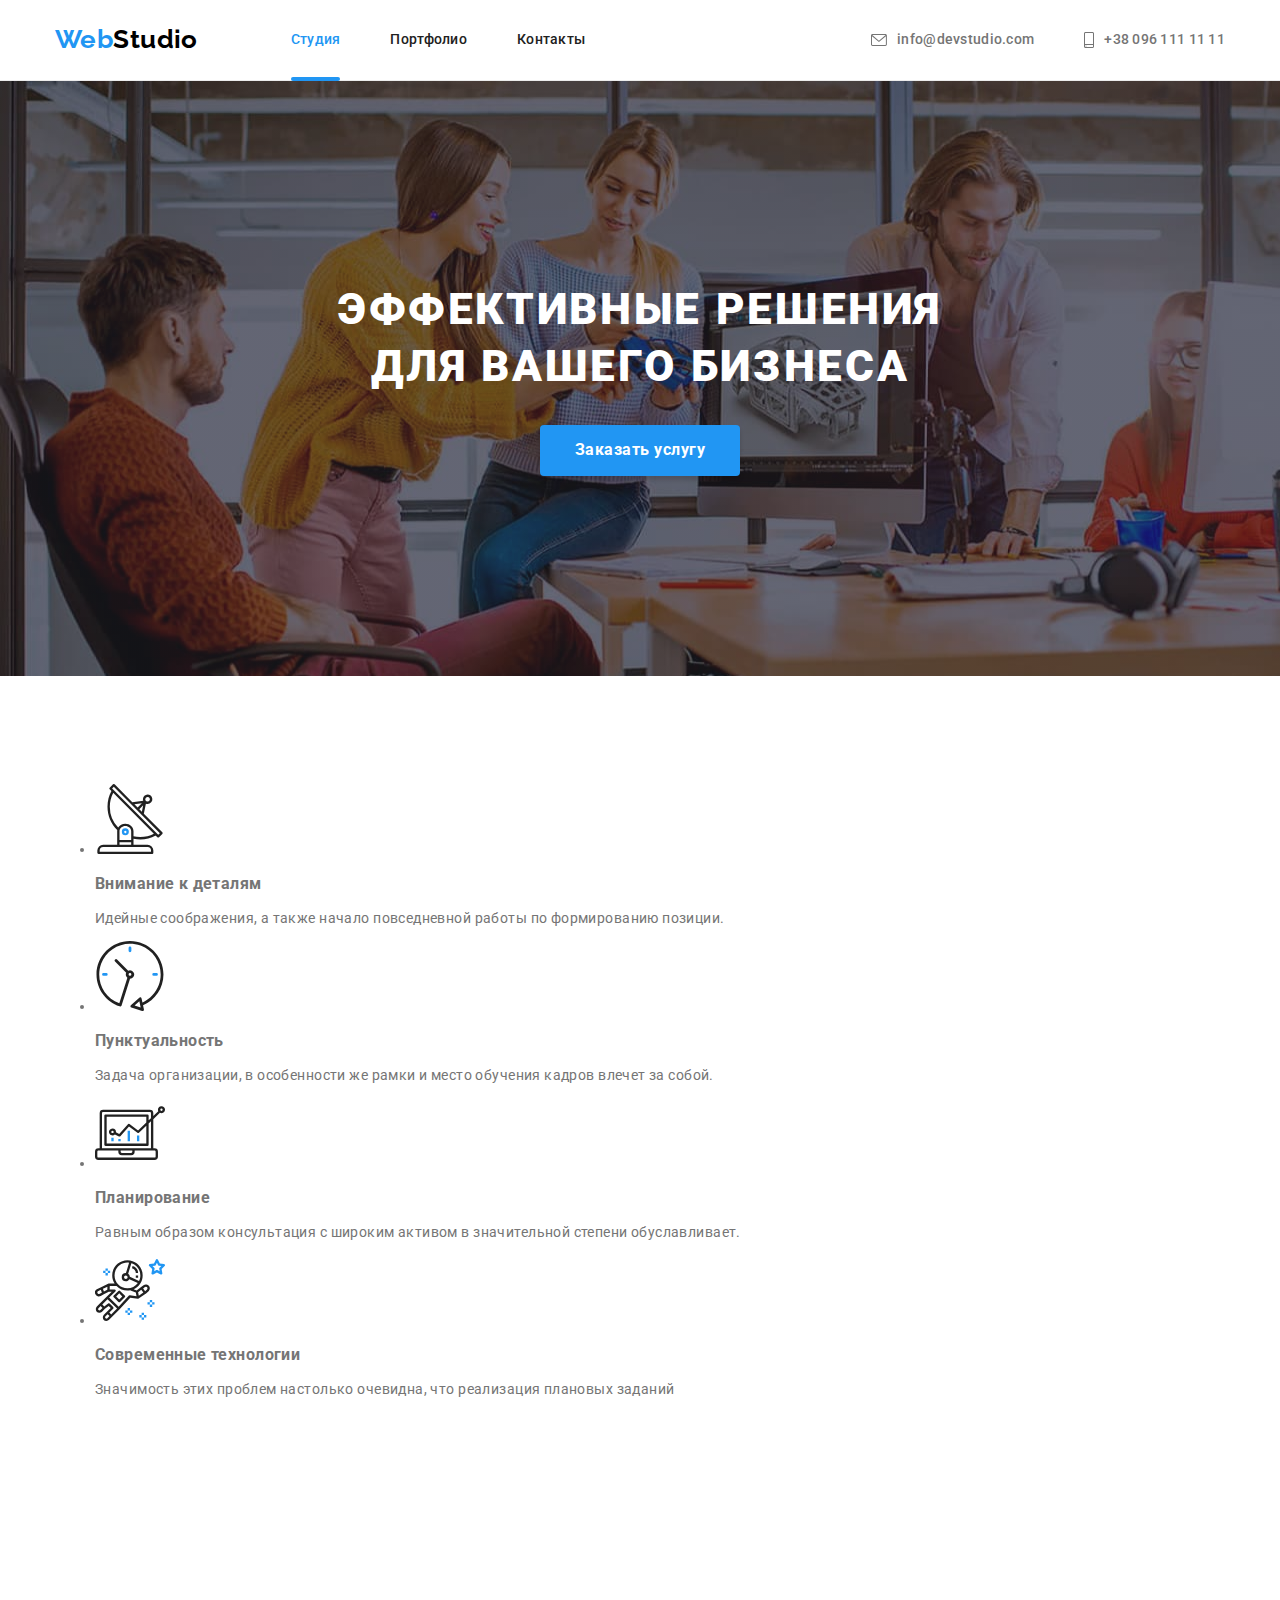
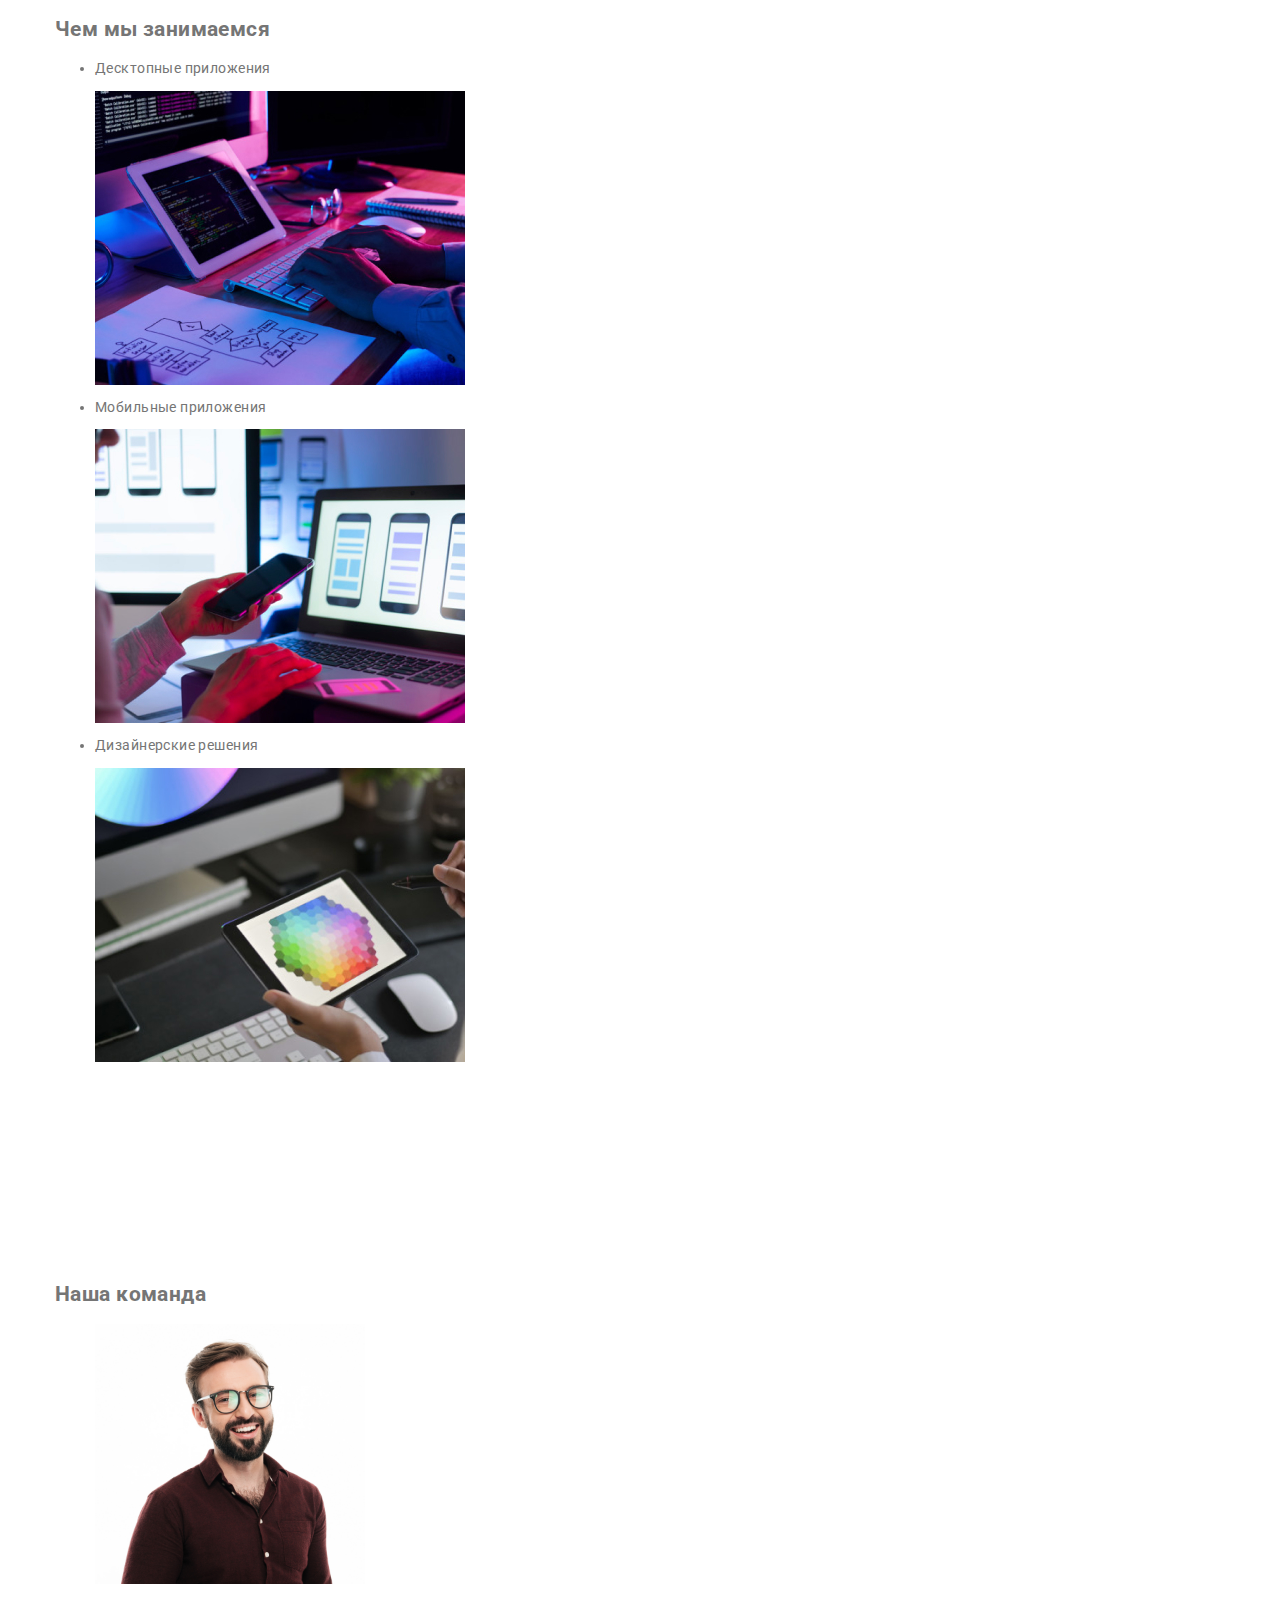
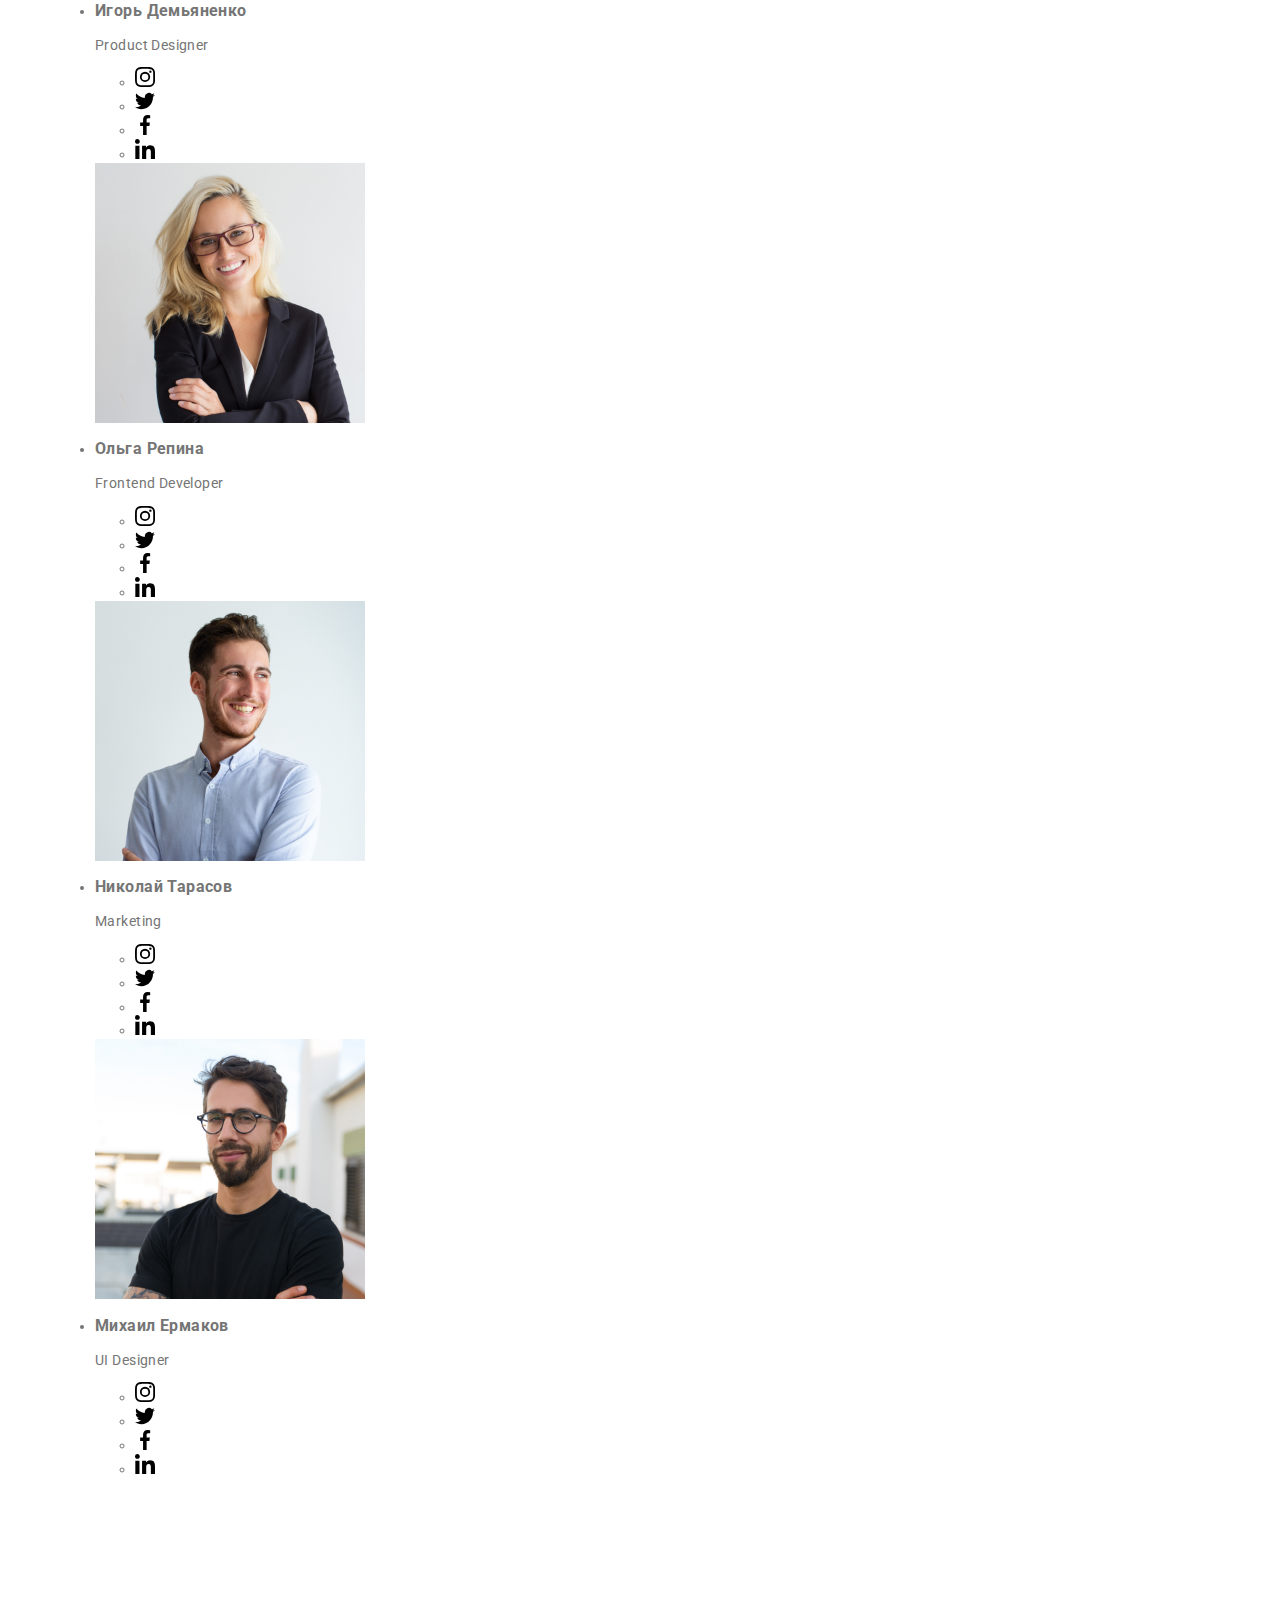
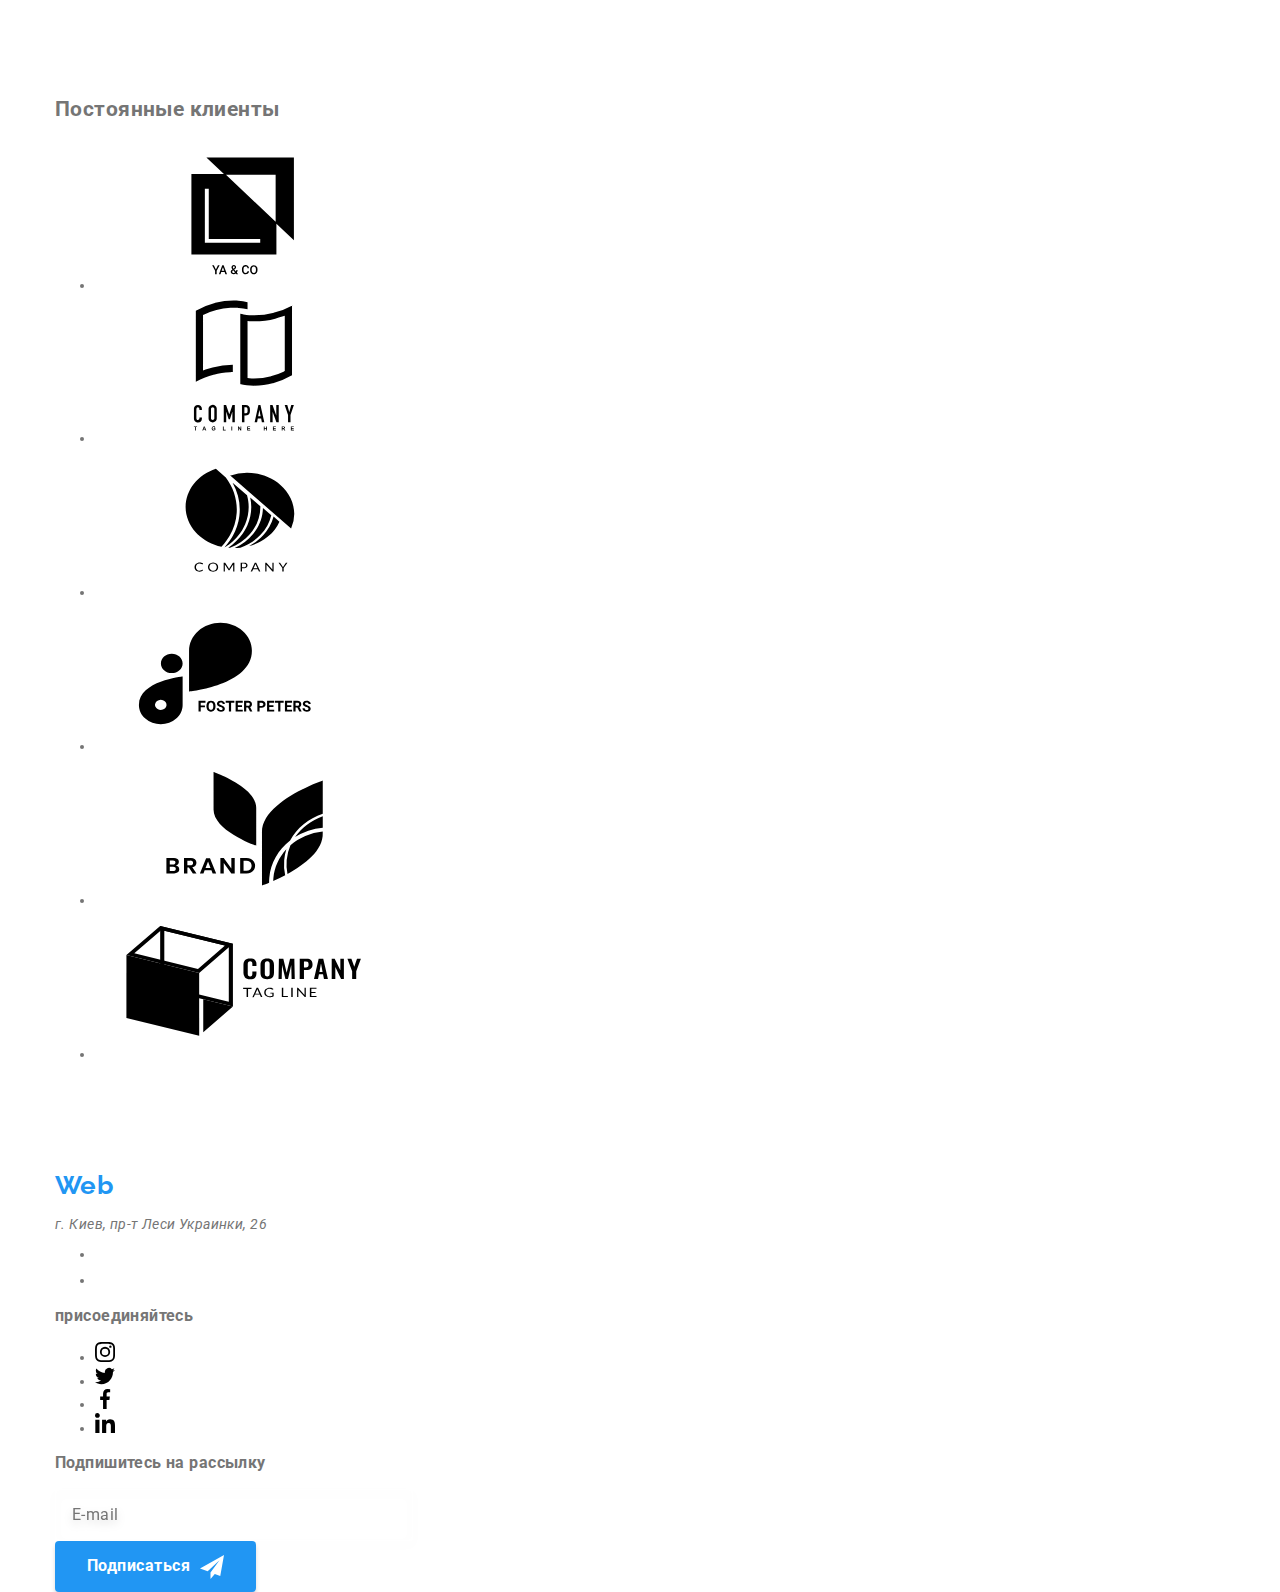
==== commit f0509f1d: "Закончил модальное окно и форму" ====
--- a/index.html
+++ b/index.html
@@ -77,79 +77,79 @@
           для вашего бизнеса
         </h1>
 
-        <button data-open-modal type="button" class="button hero-box__button">
+        <button data-open-modal type="button" class="hero-box__button">
           Заказать услугу
         </button>
       </section>
-      <div class="backdrop is-hidden" data-backdrop>
+      <div class="backdrop backdrop--is-hidden" data-backdrop>
         <div class="modal">
           <form class="form js-speaker-form">
-            <h2 class="form-title">Оставьте свои данные, мы вам перезвоним</h2>
-
-            <ul class="list-style">
-              <li class="form-field">
+            <h2 class="form__title">Оставьте свои данные, мы вам перезвоним</h2>
+
+            <ul class="form__list">
+              <li class="form__field">
                 <label class="form-label" for="user-name"> Имя</label>
                 <input
-                  class="form-input"
+                  class="form__input"
                   type="text"
                   name="user-name"
                   id="user-name"
                   autofocus
                 />
-                <svg class="form-icon" width="18" height="18">
+                <svg class="form__icon" width="18" height="18">
                   <use href="./images/icons.svg#name"></use>
                 </svg>
               </li>
-              <li class="form-field">
-                <label class="form-label" for="tel">Телефон</label>
-                <input class="form-input" type="tel" name="tel" id="tel" />
-                <svg class="form-icon" width="18" height="18">
+              <li class="form__field">
+                <label class="form__label" for="tel">Телефон</label>
+                <input class="form__input" type="tel" name="tel" id="tel" />
+                <svg class="form__icon" width="18" height="18">
                   <use href="./images/icons.svg#phone"></use>
                 </svg>
               </li>
-              <li class="form-field">
-                <label class="form-label" for="mail">Почта</label>
-                <input class="form-input" type="email" name="mail" id="mail" />
-                <svg class="form-icon" width="18" height="18">
+              <li class="form__field">
+                <label class="form__label" for="mail">Почта</label>
+                <input class="form__input" type="email" name="mail" id="mail" />
+                <svg class="form__icon" width="18" height="18">
                   <use href="./images/icons.svg#email"></use>
                 </svg>
               </li>
-              <li class="form-field">
-                <label class="form-label" for="coment">Комментарий</label>
+              <li class="form__field">
+                <label class="form__label" for="coment">Комментарий</label>
                 <textarea
-                  class="form-coment form-input"
+                  class="form__coment form__input"
                   name="coment"
                   id="coment"
                   placeholder="Введите текст"
                 ></textarea>
               </li>
-              <li class="check-field">
-                <label class="terms">
+              <li class="checkbox__field">
+                <label class="checkbox__terms">
                   <input
                     class="checkbox"
                     type="checkbox"
                     name="terms"
                     value="yes"
                   />
-                  <svg class="check-icon" width="16" height="15">
+                  <svg class="checkbox__icon" width="16" height="15">
                     <use href="./images/icons.svg#check"></use>
                   </svg>
 
-                  <span class="check-text"
+                  <span class="checkbox__text"
                     >Соглашаюсь с рассылкой и принимаю
                     <a href="">Условия договора</a></span
                   ></label
                 >
               </li>
-              <li class="modal-button">
+              <li class="form__button">
                 <button class="button hero-box__button" type="submit">
                   Отправить
                 </button>
               </li>
             </ul>
           </form>
-          <button data-close-modal class="mod-button">
-            <svg class="modal-icon" width="18" height="18">
+          <button data-close-modal class="modal-button__close">
+            <svg class="modal__icon" width="18" height="18">
               <use href="./images/icons.svg#close"></use>
             </svg>
           </button>
@@ -614,10 +614,7 @@
                 placeholder="E-mail"
               />
 
-              <button
-                class="button hero-box__button connect__button"
-                type="submit"
-              >
+              <button class="connect__button" type="submit">
                 Подписаться<svg class="connect__icon" width="24" height="24">
                   <use href="./images/icons.svg#icon-send"></use>
                 </svg>
--- a/css/main.min.css
+++ b/css/main.min.css
@@ -1 +1 @@
-:root{--primary-background-color: #ffffff;--secondary-background-color: #2f303a;--button-bg-color: #f5f4fa;--hover-text-color: #2196f3;--text-color: #757575;--title-color: #212121;--hero-bg-hover: #188ce8;--contact-footer-text: rgba(255, 255, 255, 0.6);--logo-stan-color: #000000;--border-color: #eeeeee;--border-head-color: #ececec;--icons-border-color: #afb1b8;--thumb-color: rgba(47, 48, 58, 0.8);--black: #000000;--border-second-color: rgba(0, 0, 0, 0.1);--pot-card-bg: rgba(33, 150, 243, 0.9);--cubic-bezier: cubic-bezier(0.4, 0, 0.2, 1);--input-border-color: rgba(33, 33, 33, 0.2);--placeholder-color: rgba(117, 117, 117, 0.5);--body-font-family: "Roboto", sans-serif;--logo-font-family: "Raleway", sans-serif}html{box-sizing:border-box}*,::before,::after{box-sizing:inherit}body{font-family:var(--body-font-family);background-color:var(--primary-background-color);font-style:normal;font-size:14px;line-height:1.2;letter-spacing:.03em;color:var(--text-color)}.section{padding-top:94px;padding-bottom:94px}.container{margin-left:auto;margin-right:auto;padding-left:15px;padding-right:15px;width:1200px}img{display:block}.visually-hidden{position:absolute;width:1px;height:1px;margin:-1px;border:0;padding:0;white-space:nowrap;-webkit-clip-path:inset(100%);clip-path:inset(100%);clip:rect(0 0 0 0);overflow:hidden}.header-contact,.header-menu{padding:0;margin:0;list-style:none}.header-contact,.header-menu,.header{display:flex;align-items:center;justify-content:space-between}.logo{text-decoration:none;font-family:"Raleway",sans-serif;font-weight:700;font-size:26px;color:var(--logo-stan-color);margin-right:93px}.logo__span{color:var(--hover-text-color)}.footer-logo__color{color:var(--primary-background-color)}header{border-bottom:1px solid var(--border-head-color)}.header-nav{display:flex;align-items:center;justify-content:space-between}.header-menu .header-menu__link{display:block;color:var(--title-color);text-decoration:none;font-weight:500;line-height:1.14;letter-spacing:.02em;padding-top:32px;padding-bottom:32px;transition:color 250ms var(--cubic-bezier)}.header-menu__link{position:relative;display:block}.header-menu__link--current::after{content:"";display:block;position:absolute;bottom:-1px;width:100%;height:4px;border-radius:2px;background-color:var(--hover-text-color)}.header-menu .header-menu__link:hover,.header-menu .header-menu__link:focus{color:var(--hover-text-color)}.header-menu__items .header-menu__link--current{color:var(--hover-text-color)}.header-menu__items:not(:last-child){margin-right:50px}.header-contact__items:not(:last-child){margin-right:50px}.header-contact .header-contact__link{display:flex;align-items:center;font-weight:500;line-height:1.14;letter-spacing:.02em;color:var(--text-color);text-decoration:none;padding:32px 0;transition:color 250ms var(--cubic-bezier)}.header-contact .header-contact__link:hover,.header-contact .header-contact__link:focus{color:var(--hover-text-color)}.header-contact__icon{fill:currentColor;margin-right:10px}.button{font-family:inherit;font-weight:500;font-size:16px;line-height:1.62;letter-spacing:.03em;color:var(--title-color);background-color:var(--button-bg-color);border-radius:4px;border-color:rgba(0,0,0,0);cursor:pointer;padding:6px 22px;min-width:73px;transition-property:background-color,box-shadow,color;transition-duration:250ms;transition-timing-function:var(--cubic-bezier)}.button:hover,.button:focus{color:var(--primary-background-color);background-color:var(--hover-text-color);box-shadow:0px 3px 1px rgba(0,0,0,.1),0px 1px 2px rgba(0,0,0,.08),0px 2px 2px rgba(0,0,0,.12)}.current{color:var(--primary-background-color);background-color:var(--hover-text-color);box-shadow:0px 3px 1px rgba(0,0,0,.1),0px 1px 2px rgba(0,0,0,.08),0px 2px 2px rgba(0,0,0,.12)}.hero-box__button{font-weight:700;line-height:1.9;color:var(--primary-background-color);background-color:var(--hover-text-color);border:0;box-shadow:0px 4px 4px rgba(0,0,0,.15);min-width:200px;padding:10px 32px}.button.hero-box__button:hover,.button.hero-box__button:focus{background-color:var(--hero-bg-hover)}.hero-box{max-width:1600px;margin-left:auto;margin-right:auto;padding-top:200px;padding-bottom:200px;text-align:center;background-repeat:no-repeat;background-image:linear-gradient(rgba(47, 48, 58, 0.4), rgba(47, 48, 58, 0.4)),url(../images/hero.jpg)}.hero-box__title{margin-top:0;margin-bottom:30px;font-weight:900;font-size:44px;line-height:1.3;text-transform:uppercase;letter-spacing:.06em;color:var(--primary-background-color)}.footer__contact-list a{line-height:1.14;letter-spacing:.02em;color:var(--contact-footer-text);text-decoration:none;transition:color 250ms var(--cubic-bezier)}.footer_link{display:inline-block;margin-bottom:9px}.footer__contact-list a:hover,.footer__contact-list a:focus{color:var(--hover-text-color)}/*# sourceMappingURL=main.min.css.map */+:root{--primary-background-color: #ffffff;--secondary-background-color: #2f303a;--button-bg-color: #f5f4fa;--hover-text-color: #2196f3;--text-color: #757575;--title-color: #212121;--hero-bg-hover: #188ce8;--contact-footer-text: rgba(255, 255, 255, 0.6);--logo-stan-color: #000000;--border-color: #eeeeee;--border-head-color: #ececec;--icons-border-color: #afb1b8;--thumb-color: rgba(47, 48, 58, 0.8);--black: #000000;--border-second-color: rgba(0, 0, 0, 0.1);--pot-card-bg: rgba(33, 150, 243, 0.9);--cubic-bezier: cubic-bezier(0.4, 0, 0.2, 1);--input-border-color: rgba(33, 33, 33, 0.2);--placeholder-color: rgba(117, 117, 117, 0.5);--body-font-family: "Roboto", sans-serif;--logo-font-family: "Raleway", sans-serif}html{box-sizing:border-box}*,::before,::after{box-sizing:inherit}body{font-family:var(--body-font-family);background-color:var(--primary-background-color);font-style:normal;font-size:14px;line-height:1.2;letter-spacing:.03em;color:var(--text-color)}.section{padding-top:94px;padding-bottom:94px}.container{margin-left:auto;margin-right:auto;padding-left:15px;padding-right:15px;width:1200px}img{display:block}.visually-hidden{position:absolute;width:1px;height:1px;margin:-1px;border:0;padding:0;white-space:nowrap;-webkit-clip-path:inset(100%);clip-path:inset(100%);clip:rect(0 0 0 0);overflow:hidden}.header-contact,.header-menu,.form__list{padding:0;margin:0;list-style:none}.header-contact,.header-menu,.header{display:flex;align-items:center;justify-content:space-between}.backdrop{position:fixed;top:0;left:0;width:100%;height:100%;background-color:rgba(0,0,0,.2);opacity:1;transition:opacity 250ms var(--cubic-bezier);z-index:9}.backdrop.backdrop--is-hidden{visibility:hidden;opacity:0;pointer-events:none}.backdrop--is-hidden .modal{transform:translate(-50%, -50%) scale(0.2)}.modal{position:absolute;top:50%;left:50%;transform:translate(-50%, -50%) scale(1);min-width:528px;min-height:581px;background-color:var(--primary-background-color);box-shadow:0px 1px 3px rgba(0,0,0,.12),0px 1px 1px rgba(0,0,0,.14),0px 2px 1px rgba(0,0,0,.2);border-radius:4px;z-index:10;transition:transform 250ms var(--cubic-bezier)}.modal__icon{fill:currentColor}.form{width:448px;margin-left:auto;margin-right:auto;padding:40px 0}.form__title{margin:0;margin-bottom:12px;text-align:center;font-weight:700;font-size:20px;line-height:23px;text-align:center;letter-spacing:.03em;color:var(--title-color)}.form__field{position:relative;display:flex;flex-direction:column;margin-bottom:10px;color:var(--text-color)}.form__field:nth-child(4){margin-bottom:20px}.form__label{display:inline-block;margin-bottom:4px;font-size:12px;line-height:1.17;letter-spacing:.01em;color:var(--text-color)}.form__input{font-size:12px;line-height:1.17;letter-spacing:.01em;border:1px solid var(--input-border-color);color:var(--text-color);border-radius:4px;margin:0;padding:12px 16px 12px 42px;transition:border-color 250ms var(--cubic-bezier)}.form__input:focus{border-color:var(--hover-text-color);outline:0;fill:var(--hover-text-color)}.form__coment{cursor:text;width:100%;min-height:120px;padding:12px 16px;resize:none}.form__coment::-moz-placeholder{color:var(--placeholder-color)}.form__coment:-ms-input-placeholder{color:var(--placeholder-color)}.form__coment::placeholder{color:var(--placeholder-color)}.form__icon{position:absolute;top:50%;left:12px;fill:var(--title-color);transition:fill 250ms var(--cubic-bezier)}.form__field:focus-within .form__icon{border-color:var(--hover-text-color);outline:0;fill:var(--hover-text-color)}.connect__icon{margin-left:10px}.connect__input{width:358px;border:1px solid rgba(255,255,255,.3);filter:drop-shadow(0px 4px 4px rgba(0, 0, 0, 0.15));border-radius:4px;background-color:rgba(0,0,0,0);font-size:16px;line-height:1.25;letter-spacing:.03em;color:var(--primary-background-color);padding:15px 16px;margin-right:12px}.connect__input:focus{border-color:var(--hover-text-color);outline:0;fill:var(--hover-text-color)}.checkbox{-webkit-appearance:none;-moz-appearance:none;appearance:none}.checkbox:checked~.checkbox__icon{background-color:var(--hover-text-color);border-radius:2px;border:2px solid var(--hover-text-color)}.checkbox__field{display:flex;margin-bottom:30px;justify-content:center}.checkbox__text{padding-left:8px;line-height:1.7}.checkbox__text a:hover,.checkbox__text a:focus{text-decoration:none}.checkbox__text a{color:var(--hover-text-color)}.checkbox__icon{border:2px solid var(--black);border-radius:2px;transition:background-color 250ms var(--cubic-bezier),border-color 250ms var(--cubic-bezier)}.checkbox:focus .checkbox__icon{border-color:var(--hover-text-color)}.checkbox__terms{position:relative;display:inline-flex;align-items:center}.logo{text-decoration:none;font-family:"Raleway",sans-serif;font-weight:700;font-size:26px;color:var(--logo-stan-color);margin-right:93px}.logo__span{color:var(--hover-text-color)}.footer-logo__color{color:var(--primary-background-color)}header{border-bottom:1px solid var(--border-head-color)}.header-nav{display:flex;align-items:center;justify-content:space-between}.header-menu .header-menu__link{display:block;color:var(--title-color);text-decoration:none;font-weight:500;line-height:1.14;letter-spacing:.02em;padding-top:32px;padding-bottom:32px;transition:color 250ms var(--cubic-bezier)}.header-menu__link{position:relative;display:block}.header-menu__link--current::after{content:"";display:block;position:absolute;bottom:-1px;width:100%;height:4px;border-radius:2px;background-color:var(--hover-text-color)}.header-menu .header-menu__link:hover,.header-menu .header-menu__link:focus{color:var(--hover-text-color)}.header-menu__items .header-menu__link--current{color:var(--hover-text-color)}.header-menu__items:not(:last-child){margin-right:50px}.header-contact__items:not(:last-child){margin-right:50px}.header-contact .header-contact__link{display:flex;align-items:center;font-weight:500;line-height:1.14;letter-spacing:.02em;color:var(--text-color);text-decoration:none;padding:32px 0;transition:color 250ms var(--cubic-bezier)}.header-contact .header-contact__link:hover,.header-contact .header-contact__link:focus{color:var(--hover-text-color)}.header-contact__icon{fill:currentColor;margin-right:10px}.button,.hero-box__button,.connect__button{font-family:inherit;font-weight:500;font-size:16px;line-height:1.62;letter-spacing:.03em;color:var(--title-color);background-color:var(--button-bg-color);border-radius:4px;border-color:rgba(0,0,0,0);cursor:pointer;padding:6px 22px;min-width:73px;transition-property:background-color,box-shadow,color;transition-duration:250ms;transition-timing-function:var(--cubic-bezier)}.button:hover,.hero-box__button:hover,.connect__button:hover,.button:focus,.hero-box__button:focus,.connect__button:focus{color:var(--primary-background-color);background-color:var(--hover-text-color);box-shadow:0px 3px 1px rgba(0,0,0,.1),0px 1px 2px rgba(0,0,0,.08),0px 2px 2px rgba(0,0,0,.12)}.button.button--current,.button--current.hero-box__button,.button--current.connect__button{color:var(--primary-background-color);background-color:var(--hover-text-color);box-shadow:0px 3px 1px rgba(0,0,0,.1),0px 1px 2px rgba(0,0,0,.08),0px 2px 2px rgba(0,0,0,.12)}.hero-box__button,.connect__button{font-weight:700;line-height:1.9;color:var(--primary-background-color);background-color:var(--hover-text-color);border:0;box-shadow:0px 4px 4px rgba(0,0,0,.15);min-width:200px;padding:10px 32px}.hero-box__button:hover,.connect__button:hover,.hero-box__button:focus,.connect__button:focus{background-color:var(--hero-bg-hover);box-shadow:0px 4px 4px rgba(0,0,0,.15)}.connect__button{display:flex;align-items:center}.modal-button__close{display:flex;justify-content:center;align-items:center;position:absolute;cursor:pointer;top:8px;right:8px;border-radius:50%;width:30px;height:30px;padding:0;margin:0;border:1px solid var(--border-second-color);background-color:var(--primary-background-color);color:var(--black);transition:color 250ms var(--cubic-bezier)}.modal-button__close:hover,.modal-button__close:focus{color:var(--hover-text-color)}.form__button{text-align:center}.hero-box{max-width:1600px;margin-left:auto;margin-right:auto;padding-top:200px;padding-bottom:200px;text-align:center;background-repeat:no-repeat;background-image:linear-gradient(rgba(47, 48, 58, 0.4), rgba(47, 48, 58, 0.4)),url(../images/hero.jpg)}.hero-box__title{margin-top:0;margin-bottom:30px;font-weight:900;font-size:44px;line-height:1.3;text-transform:uppercase;letter-spacing:.06em;color:var(--primary-background-color)}.footer__contact-list a{line-height:1.14;letter-spacing:.02em;color:var(--contact-footer-text);text-decoration:none;transition:color 250ms var(--cubic-bezier)}.footer_link{display:inline-block;margin-bottom:9px}.footer__contact-list a:hover,.footer__contact-list a:focus{color:var(--hover-text-color)}/*# sourceMappingURL=main.min.css.map */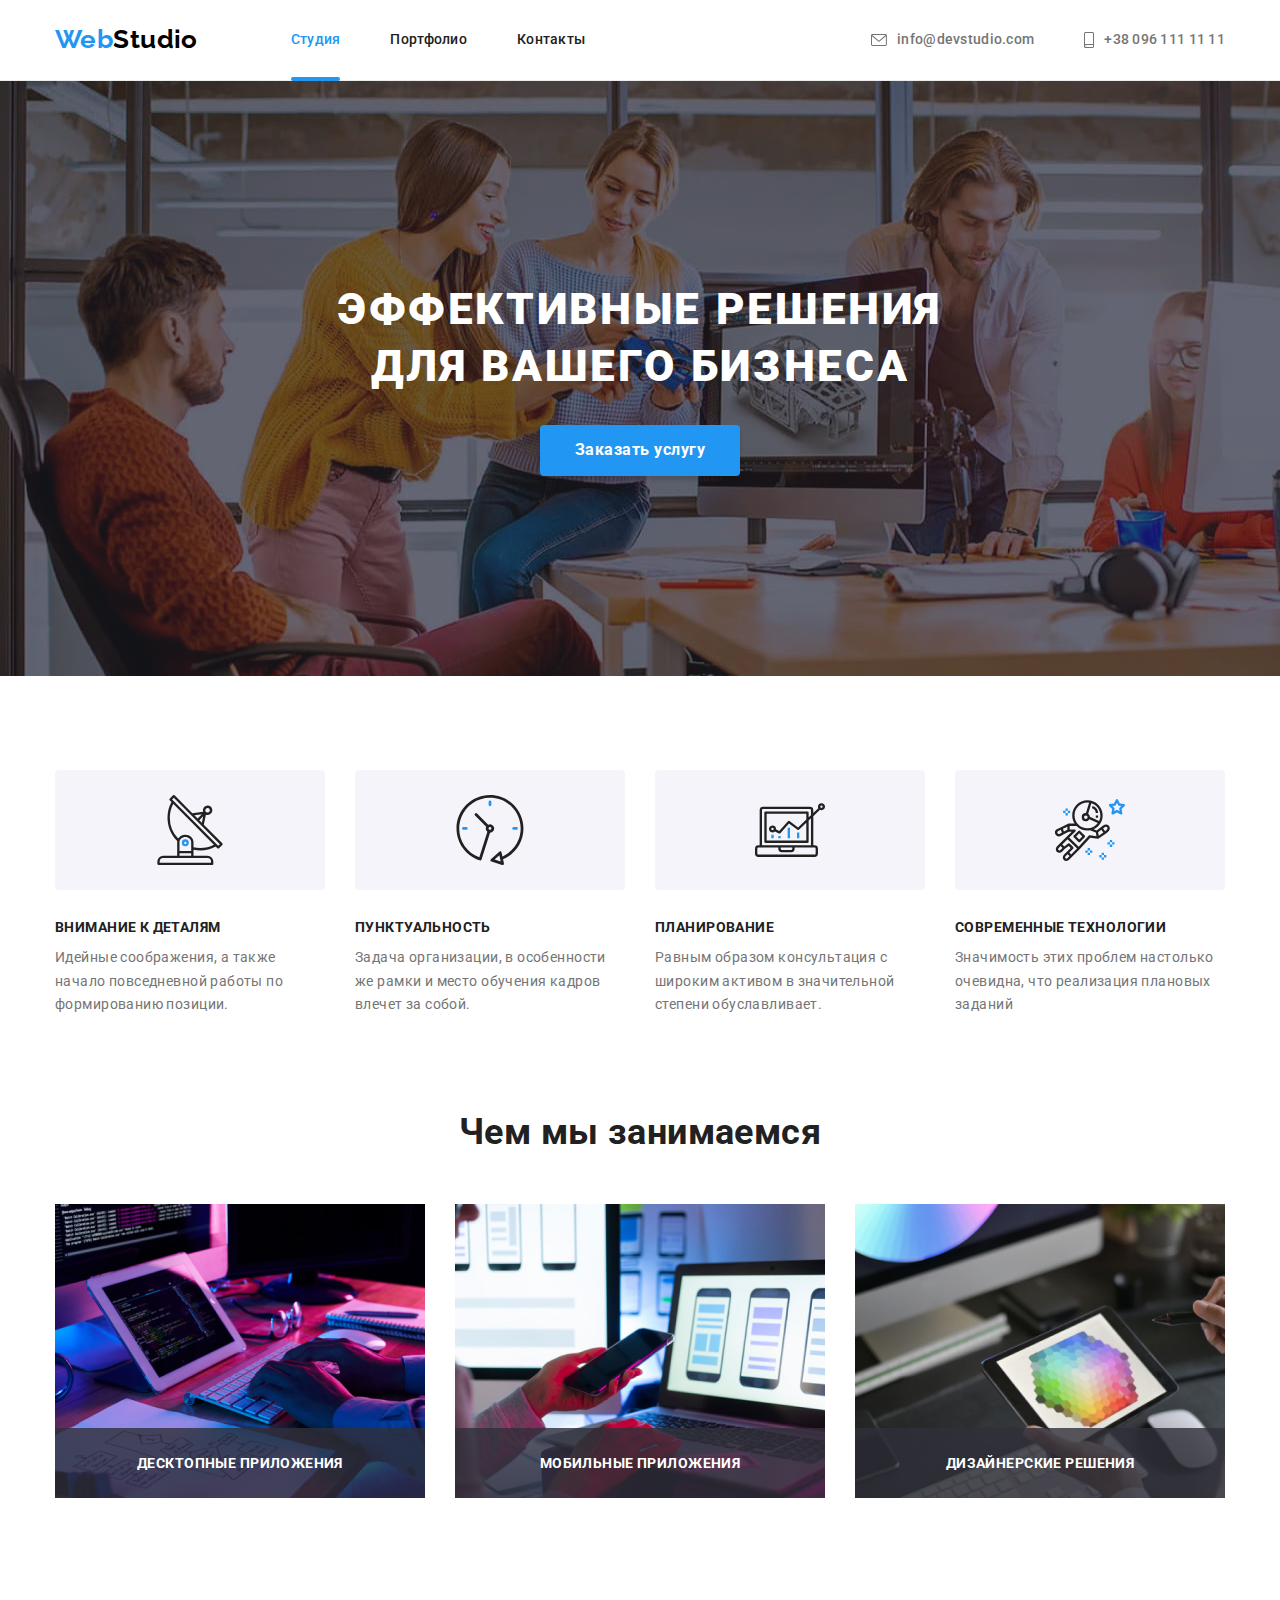
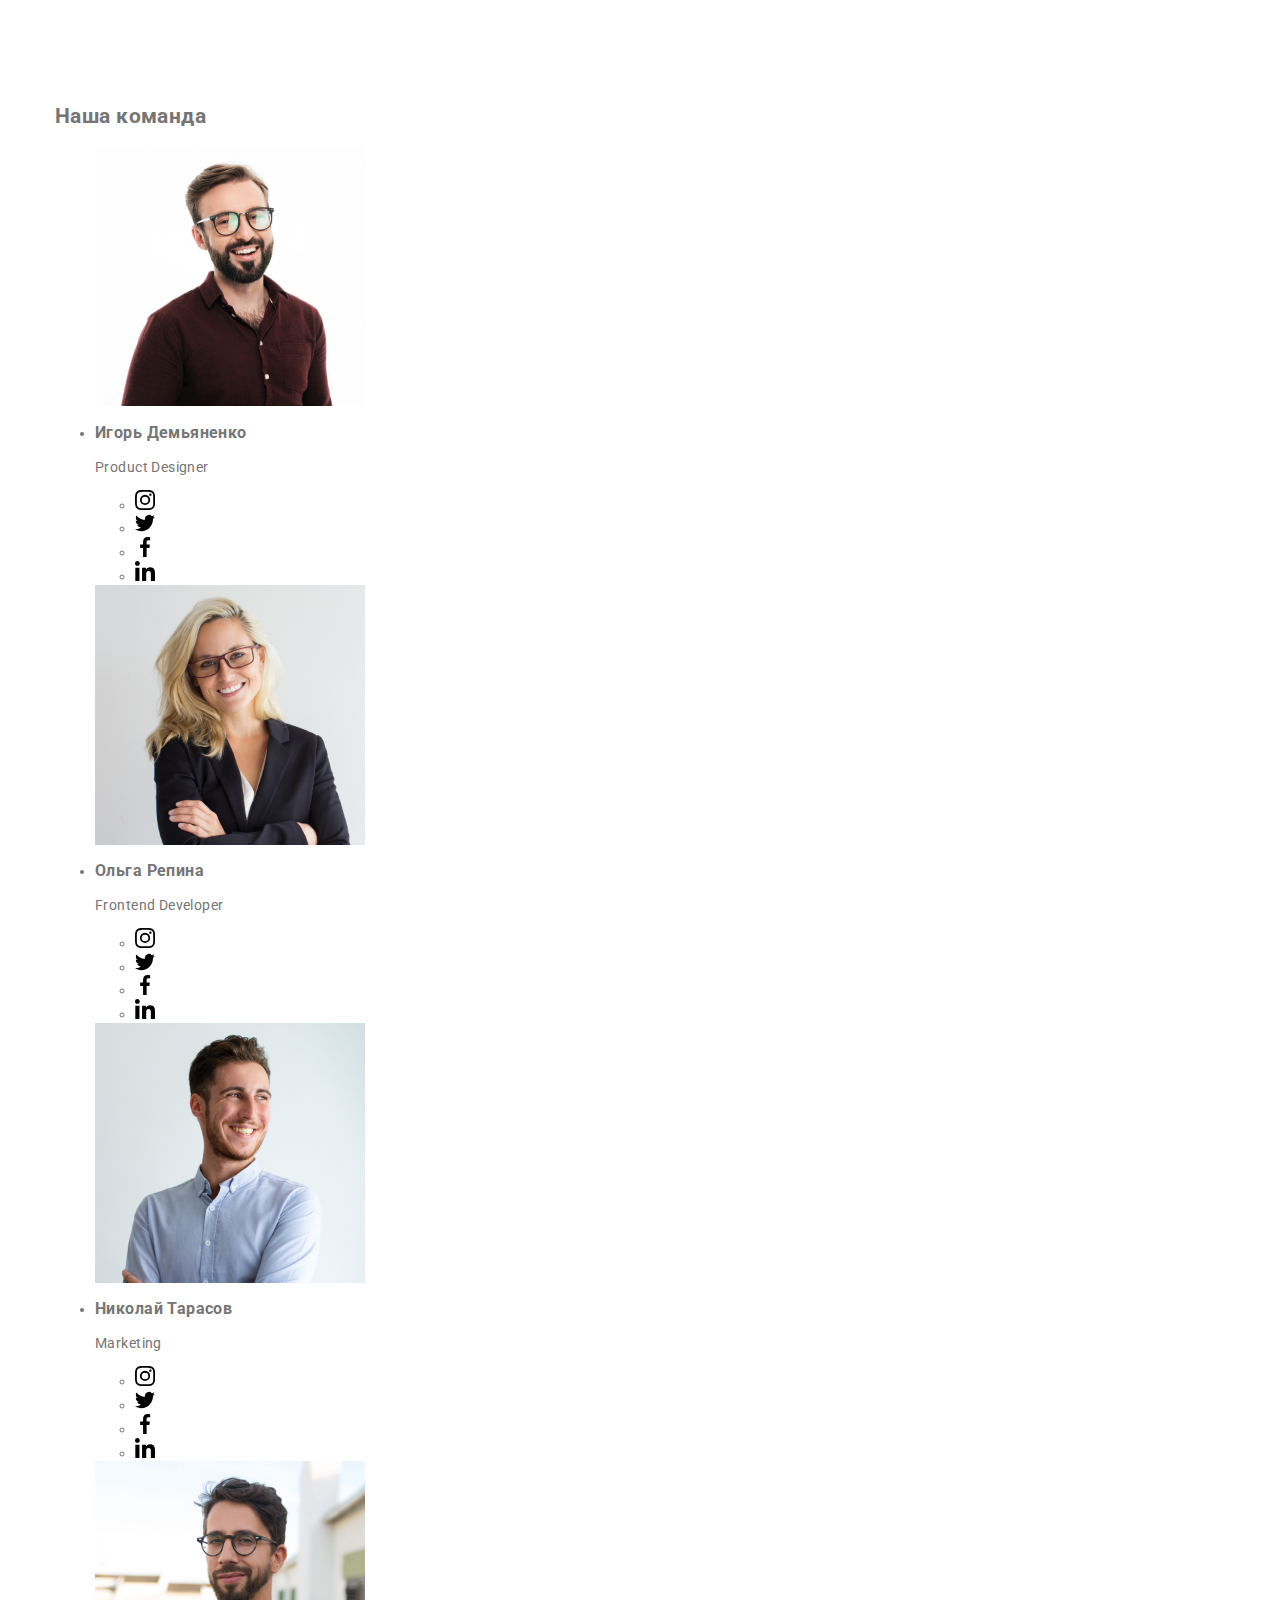
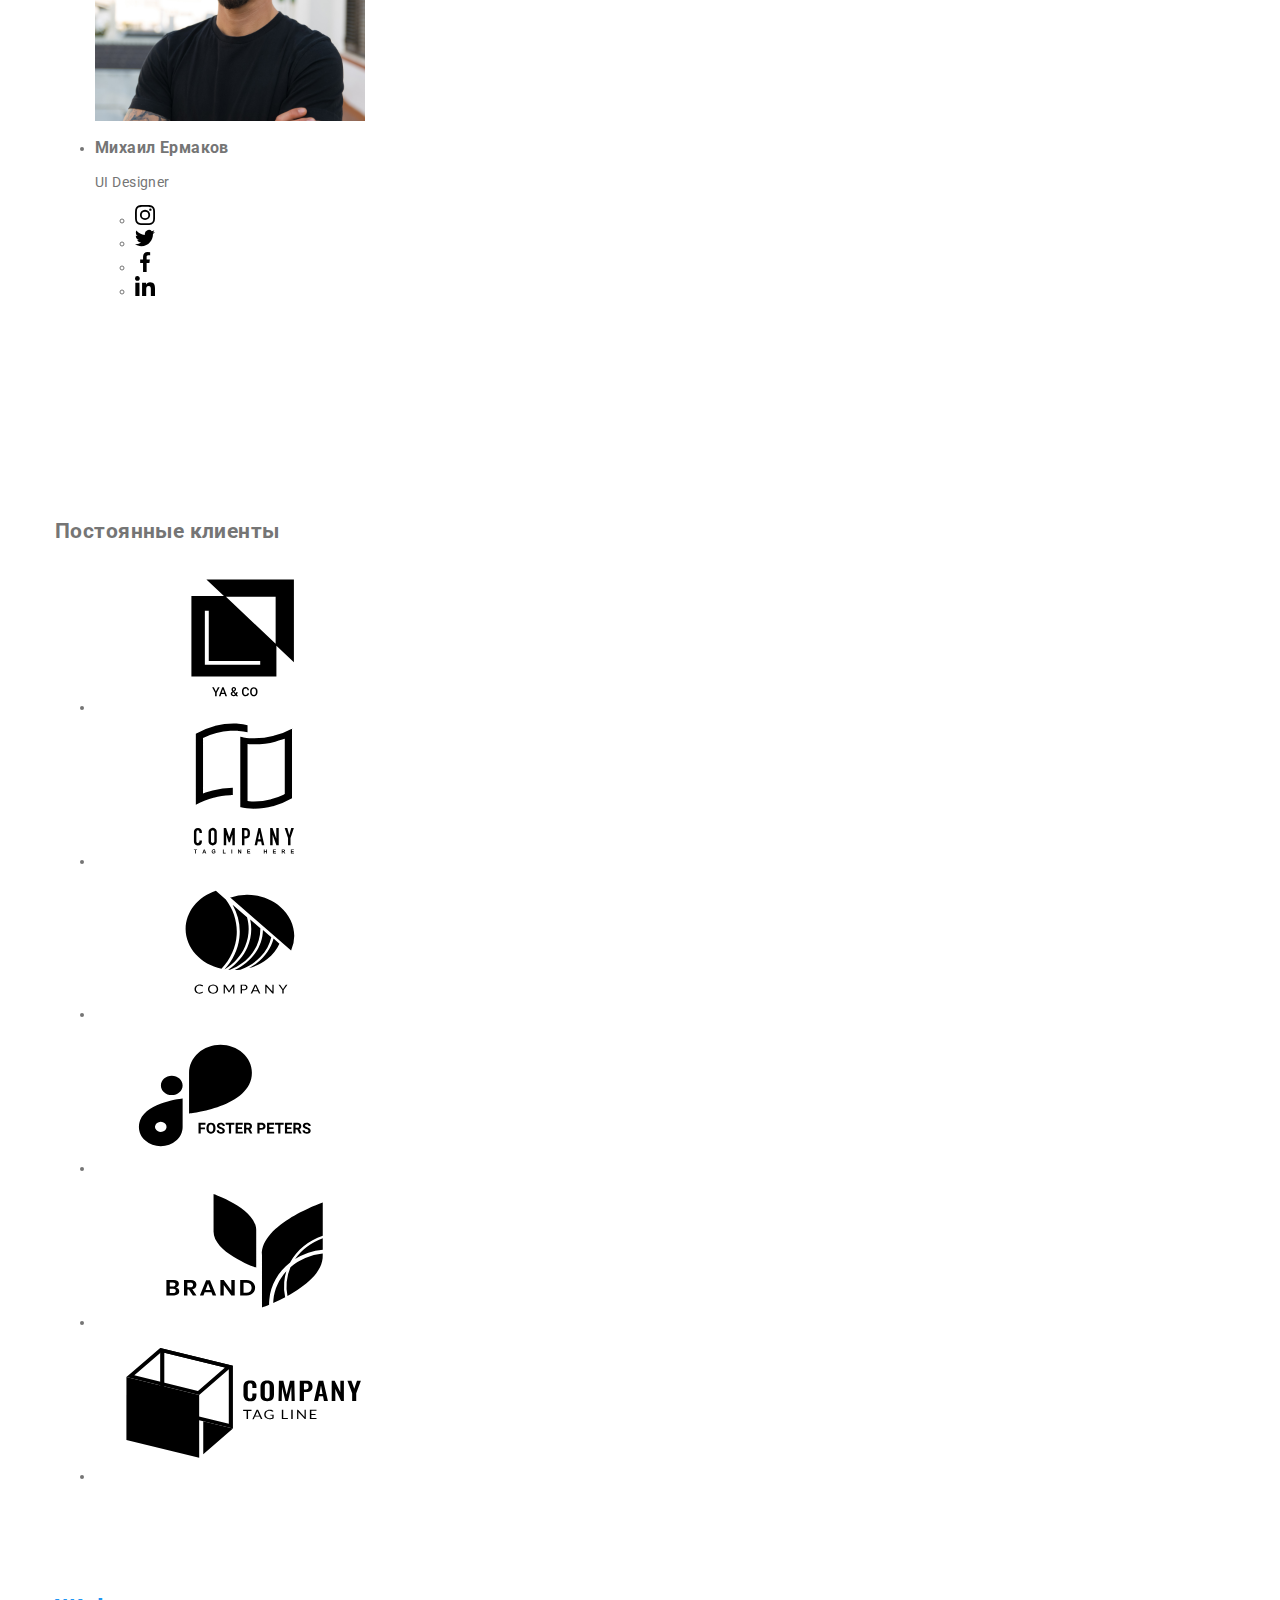
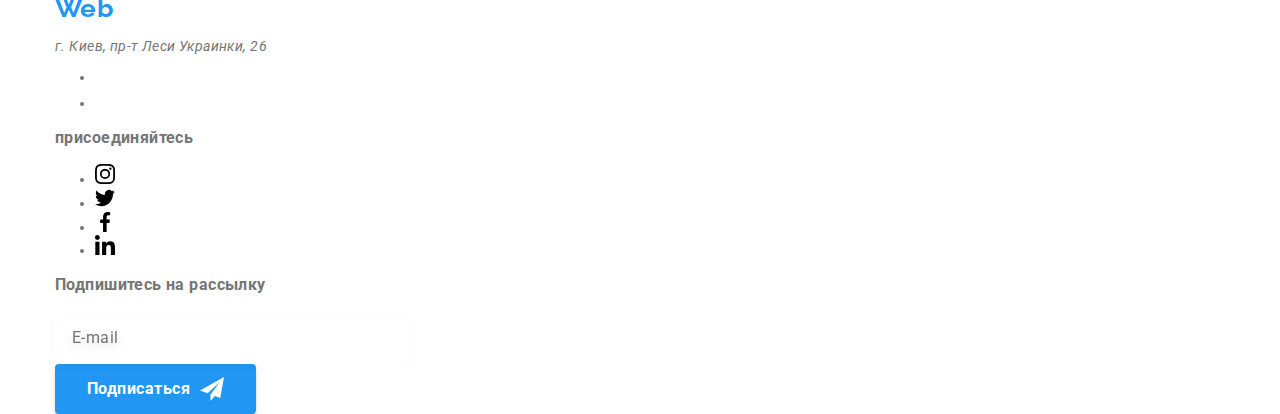
==== commit ca11abab: "Закончил about" ====
--- a/index.html
+++ b/index.html
@@ -159,7 +159,7 @@
       <section class="section">
         <div class="container">
           <h2 class="visually-hidden">Наши преимущества</h2>
-          <ul class="advantages list-style">
+          <ul class="advantages">
             <li class="advantages__list">
               <div class="advantages__icon">
                 <svg width="70px" height="70px">
@@ -215,9 +215,9 @@
         </div>
       </section>
       <!--About-->
-      <section class="about section">
+      <section class="about">
         <div class="container">
-          <h2 class="section__title">Чем мы занимаемся</h2>
+          <h2 class="about__title">Чем мы занимаемся</h2>
 
           <ul class="about__list list-style">
             <li class="about__item">
--- a/css/main.min.css
+++ b/css/main.min.css
@@ -1 +1 @@
-:root{--primary-background-color: #ffffff;--secondary-background-color: #2f303a;--button-bg-color: #f5f4fa;--hover-text-color: #2196f3;--text-color: #757575;--title-color: #212121;--hero-bg-hover: #188ce8;--contact-footer-text: rgba(255, 255, 255, 0.6);--logo-stan-color: #000000;--border-color: #eeeeee;--border-head-color: #ececec;--icons-border-color: #afb1b8;--thumb-color: rgba(47, 48, 58, 0.8);--black: #000000;--border-second-color: rgba(0, 0, 0, 0.1);--pot-card-bg: rgba(33, 150, 243, 0.9);--cubic-bezier: cubic-bezier(0.4, 0, 0.2, 1);--input-border-color: rgba(33, 33, 33, 0.2);--placeholder-color: rgba(117, 117, 117, 0.5);--body-font-family: "Roboto", sans-serif;--logo-font-family: "Raleway", sans-serif}html{box-sizing:border-box}*,::before,::after{box-sizing:inherit}body{font-family:var(--body-font-family);background-color:var(--primary-background-color);font-style:normal;font-size:14px;line-height:1.2;letter-spacing:.03em;color:var(--text-color)}.section{padding-top:94px;padding-bottom:94px}.container{margin-left:auto;margin-right:auto;padding-left:15px;padding-right:15px;width:1200px}img{display:block}.visually-hidden{position:absolute;width:1px;height:1px;margin:-1px;border:0;padding:0;white-space:nowrap;-webkit-clip-path:inset(100%);clip-path:inset(100%);clip:rect(0 0 0 0);overflow:hidden}.header-contact,.header-menu,.form__list{padding:0;margin:0;list-style:none}.header-contact,.header-menu,.header{display:flex;align-items:center;justify-content:space-between}.backdrop{position:fixed;top:0;left:0;width:100%;height:100%;background-color:rgba(0,0,0,.2);opacity:1;transition:opacity 250ms var(--cubic-bezier);z-index:9}.backdrop.backdrop--is-hidden{visibility:hidden;opacity:0;pointer-events:none}.backdrop--is-hidden .modal{transform:translate(-50%, -50%) scale(0.2)}.modal{position:absolute;top:50%;left:50%;transform:translate(-50%, -50%) scale(1);min-width:528px;min-height:581px;background-color:var(--primary-background-color);box-shadow:0px 1px 3px rgba(0,0,0,.12),0px 1px 1px rgba(0,0,0,.14),0px 2px 1px rgba(0,0,0,.2);border-radius:4px;z-index:10;transition:transform 250ms var(--cubic-bezier)}.modal__icon{fill:currentColor}.form{width:448px;margin-left:auto;margin-right:auto;padding:40px 0}.form__title{margin:0;margin-bottom:12px;text-align:center;font-weight:700;font-size:20px;line-height:23px;text-align:center;letter-spacing:.03em;color:var(--title-color)}.form__field{position:relative;display:flex;flex-direction:column;margin-bottom:10px;color:var(--text-color)}.form__field:nth-child(4){margin-bottom:20px}.form__label{display:inline-block;margin-bottom:4px;font-size:12px;line-height:1.17;letter-spacing:.01em;color:var(--text-color)}.form__input{font-size:12px;line-height:1.17;letter-spacing:.01em;border:1px solid var(--input-border-color);color:var(--text-color);border-radius:4px;margin:0;padding:12px 16px 12px 42px;transition:border-color 250ms var(--cubic-bezier)}.form__input:focus{border-color:var(--hover-text-color);outline:0;fill:var(--hover-text-color)}.form__coment{cursor:text;width:100%;min-height:120px;padding:12px 16px;resize:none}.form__coment::-moz-placeholder{color:var(--placeholder-color)}.form__coment:-ms-input-placeholder{color:var(--placeholder-color)}.form__coment::placeholder{color:var(--placeholder-color)}.form__icon{position:absolute;top:50%;left:12px;fill:var(--title-color);transition:fill 250ms var(--cubic-bezier)}.form__field:focus-within .form__icon{border-color:var(--hover-text-color);outline:0;fill:var(--hover-text-color)}.connect__icon{margin-left:10px}.connect__input{width:358px;border:1px solid rgba(255,255,255,.3);filter:drop-shadow(0px 4px 4px rgba(0, 0, 0, 0.15));border-radius:4px;background-color:rgba(0,0,0,0);font-size:16px;line-height:1.25;letter-spacing:.03em;color:var(--primary-background-color);padding:15px 16px;margin-right:12px}.connect__input:focus{border-color:var(--hover-text-color);outline:0;fill:var(--hover-text-color)}.checkbox{-webkit-appearance:none;-moz-appearance:none;appearance:none}.checkbox:checked~.checkbox__icon{background-color:var(--hover-text-color);border-radius:2px;border:2px solid var(--hover-text-color)}.checkbox__field{display:flex;margin-bottom:30px;justify-content:center}.checkbox__text{padding-left:8px;line-height:1.7}.checkbox__text a:hover,.checkbox__text a:focus{text-decoration:none}.checkbox__text a{color:var(--hover-text-color)}.checkbox__icon{border:2px solid var(--black);border-radius:2px;transition:background-color 250ms var(--cubic-bezier),border-color 250ms var(--cubic-bezier)}.checkbox:focus .checkbox__icon{border-color:var(--hover-text-color)}.checkbox__terms{position:relative;display:inline-flex;align-items:center}.logo{text-decoration:none;font-family:"Raleway",sans-serif;font-weight:700;font-size:26px;color:var(--logo-stan-color);margin-right:93px}.logo__span{color:var(--hover-text-color)}.footer-logo__color{color:var(--primary-background-color)}header{border-bottom:1px solid var(--border-head-color)}.header-nav{display:flex;align-items:center;justify-content:space-between}.header-menu .header-menu__link{display:block;color:var(--title-color);text-decoration:none;font-weight:500;line-height:1.14;letter-spacing:.02em;padding-top:32px;padding-bottom:32px;transition:color 250ms var(--cubic-bezier)}.header-menu__link{position:relative;display:block}.header-menu__link--current::after{content:"";display:block;position:absolute;bottom:-1px;width:100%;height:4px;border-radius:2px;background-color:var(--hover-text-color)}.header-menu .header-menu__link:hover,.header-menu .header-menu__link:focus{color:var(--hover-text-color)}.header-menu__items .header-menu__link--current{color:var(--hover-text-color)}.header-menu__items:not(:last-child){margin-right:50px}.header-contact__items:not(:last-child){margin-right:50px}.header-contact .header-contact__link{display:flex;align-items:center;font-weight:500;line-height:1.14;letter-spacing:.02em;color:var(--text-color);text-decoration:none;padding:32px 0;transition:color 250ms var(--cubic-bezier)}.header-contact .header-contact__link:hover,.header-contact .header-contact__link:focus{color:var(--hover-text-color)}.header-contact__icon{fill:currentColor;margin-right:10px}.button,.hero-box__button,.connect__button{font-family:inherit;font-weight:500;font-size:16px;line-height:1.62;letter-spacing:.03em;color:var(--title-color);background-color:var(--button-bg-color);border-radius:4px;border-color:rgba(0,0,0,0);cursor:pointer;padding:6px 22px;min-width:73px;transition-property:background-color,box-shadow,color;transition-duration:250ms;transition-timing-function:var(--cubic-bezier)}.button:hover,.hero-box__button:hover,.connect__button:hover,.button:focus,.hero-box__button:focus,.connect__button:focus{color:var(--primary-background-color);background-color:var(--hover-text-color);box-shadow:0px 3px 1px rgba(0,0,0,.1),0px 1px 2px rgba(0,0,0,.08),0px 2px 2px rgba(0,0,0,.12)}.button.button--current,.button--current.hero-box__button,.button--current.connect__button{color:var(--primary-background-color);background-color:var(--hover-text-color);box-shadow:0px 3px 1px rgba(0,0,0,.1),0px 1px 2px rgba(0,0,0,.08),0px 2px 2px rgba(0,0,0,.12)}.hero-box__button,.connect__button{font-weight:700;line-height:1.9;color:var(--primary-background-color);background-color:var(--hover-text-color);border:0;box-shadow:0px 4px 4px rgba(0,0,0,.15);min-width:200px;padding:10px 32px}.hero-box__button:hover,.connect__button:hover,.hero-box__button:focus,.connect__button:focus{background-color:var(--hero-bg-hover);box-shadow:0px 4px 4px rgba(0,0,0,.15)}.connect__button{display:flex;align-items:center}.modal-button__close{display:flex;justify-content:center;align-items:center;position:absolute;cursor:pointer;top:8px;right:8px;border-radius:50%;width:30px;height:30px;padding:0;margin:0;border:1px solid var(--border-second-color);background-color:var(--primary-background-color);color:var(--black);transition:color 250ms var(--cubic-bezier)}.modal-button__close:hover,.modal-button__close:focus{color:var(--hover-text-color)}.form__button{text-align:center}.hero-box{max-width:1600px;margin-left:auto;margin-right:auto;padding-top:200px;padding-bottom:200px;text-align:center;background-repeat:no-repeat;background-image:linear-gradient(rgba(47, 48, 58, 0.4), rgba(47, 48, 58, 0.4)),url(../images/hero.jpg)}.hero-box__title{margin-top:0;margin-bottom:30px;font-weight:900;font-size:44px;line-height:1.3;text-transform:uppercase;letter-spacing:.06em;color:var(--primary-background-color)}.footer__contact-list a{line-height:1.14;letter-spacing:.02em;color:var(--contact-footer-text);text-decoration:none;transition:color 250ms var(--cubic-bezier)}.footer_link{display:inline-block;margin-bottom:9px}.footer__contact-list a:hover,.footer__contact-list a:focus{color:var(--hover-text-color)}/*# sourceMappingURL=main.min.css.map */+:root{--primary-background-color: #ffffff;--secondary-background-color: #2f303a;--button-bg-color: #f5f4fa;--hover-text-color: #2196f3;--text-color: #757575;--title-color: #212121;--hero-bg-hover: #188ce8;--contact-footer-text: rgba(255, 255, 255, 0.6);--logo-stan-color: #000000;--border-color: #eeeeee;--border-head-color: #ececec;--icons-border-color: #afb1b8;--thumb-color: rgba(47, 48, 58, 0.8);--black: #000000;--border-second-color: rgba(0, 0, 0, 0.1);--pot-card-bg: rgba(33, 150, 243, 0.9);--cubic-bezier: cubic-bezier(0.4, 0, 0.2, 1);--input-border-color: rgba(33, 33, 33, 0.2);--placeholder-color: rgba(117, 117, 117, 0.5);--body-font-family: "Roboto", sans-serif;--logo-font-family: "Raleway", sans-serif}html{box-sizing:border-box}*,::before,::after{box-sizing:inherit}body{font-family:var(--body-font-family);background-color:var(--primary-background-color);font-style:normal;font-size:14px;line-height:1.2;letter-spacing:.03em;color:var(--text-color)}.section,.about{padding-top:94px;padding-bottom:94px}.container{margin-left:auto;margin-right:auto;padding-left:15px;padding-right:15px;width:1200px}img{display:block}.visually-hidden{position:absolute;width:1px;height:1px;margin:-1px;border:0;padding:0;white-space:nowrap;-webkit-clip-path:inset(100%);clip-path:inset(100%);clip:rect(0 0 0 0);overflow:hidden}.about__list,.advantages,.header-contact,.header-menu,.form__list{padding:0;margin:0;list-style:none}.about__title{font-weight:700;font-size:36px;text-align:center;color:var(--title-color);margin-top:0;margin-bottom:50px}.header-contact,.header-menu,.header{display:flex;align-items:center;justify-content:space-between}.backdrop{position:fixed;top:0;left:0;width:100%;height:100%;background-color:rgba(0,0,0,.2);opacity:1;transition:opacity 250ms var(--cubic-bezier);z-index:9}.backdrop.backdrop--is-hidden{visibility:hidden;opacity:0;pointer-events:none}.backdrop--is-hidden .modal{transform:translate(-50%, -50%) scale(0.2)}.modal{position:absolute;top:50%;left:50%;transform:translate(-50%, -50%) scale(1);min-width:528px;min-height:581px;background-color:var(--primary-background-color);box-shadow:0px 1px 3px rgba(0,0,0,.12),0px 1px 1px rgba(0,0,0,.14),0px 2px 1px rgba(0,0,0,.2);border-radius:4px;z-index:10;transition:transform 250ms var(--cubic-bezier)}.modal__icon{fill:currentColor}.form{width:448px;margin-left:auto;margin-right:auto;padding:40px 0}.form__title{margin:0;margin-bottom:12px;text-align:center;font-weight:700;font-size:20px;line-height:23px;text-align:center;letter-spacing:.03em;color:var(--title-color)}.form__field{position:relative;display:flex;flex-direction:column;margin-bottom:10px;color:var(--text-color)}.form__field:nth-child(4){margin-bottom:20px}.form__label{display:inline-block;margin-bottom:4px;font-size:12px;line-height:1.17;letter-spacing:.01em;color:var(--text-color)}.form__input{font-size:12px;line-height:1.17;letter-spacing:.01em;border:1px solid var(--input-border-color);color:var(--text-color);border-radius:4px;margin:0;padding:12px 16px 12px 42px;transition:border-color 250ms var(--cubic-bezier)}.form__input:focus{border-color:var(--hover-text-color);outline:0;fill:var(--hover-text-color)}.form__coment{cursor:text;width:100%;min-height:120px;padding:12px 16px;resize:none}.form__coment::-moz-placeholder{color:var(--placeholder-color)}.form__coment:-ms-input-placeholder{color:var(--placeholder-color)}.form__coment::placeholder{color:var(--placeholder-color)}.form__icon{position:absolute;top:50%;left:12px;fill:var(--title-color);transition:fill 250ms var(--cubic-bezier)}.form__field:focus-within .form__icon{border-color:var(--hover-text-color);outline:0;fill:var(--hover-text-color)}.checkbox{-webkit-appearance:none;-moz-appearance:none;appearance:none}.checkbox:checked~.checkbox__icon{background-color:var(--hover-text-color);border-radius:2px;border:2px solid var(--hover-text-color)}.checkbox__field{display:flex;margin-bottom:30px;justify-content:center}.checkbox__text{padding-left:8px;line-height:1.7}.checkbox__text a:hover,.checkbox__text a:focus{text-decoration:none}.checkbox__text a{color:var(--hover-text-color)}.checkbox__icon{border:2px solid var(--black);border-radius:2px;transition:background-color 250ms var(--cubic-bezier),border-color 250ms var(--cubic-bezier)}.checkbox:focus .checkbox__icon{border-color:var(--hover-text-color)}.checkbox__terms{position:relative;display:inline-flex;align-items:center}.connect__icon{margin-left:10px}.connect__input{width:358px;border:1px solid rgba(255,255,255,.3);filter:drop-shadow(0px 4px 4px rgba(0, 0, 0, 0.15));border-radius:4px;background-color:rgba(0,0,0,0);font-size:16px;line-height:1.25;letter-spacing:.03em;color:var(--primary-background-color);padding:15px 16px;margin-right:12px}.connect__input:focus{border-color:var(--hover-text-color);outline:0;fill:var(--hover-text-color)}.logo{text-decoration:none;font-family:"Raleway",sans-serif;font-weight:700;font-size:26px;color:var(--logo-stan-color);margin-right:93px}.logo__span{color:var(--hover-text-color)}.footer-logo__color{color:var(--primary-background-color)}header{border-bottom:1px solid var(--border-head-color)}.header-nav{display:flex;align-items:center;justify-content:space-between}.header-menu .header-menu__link{display:block;color:var(--title-color);text-decoration:none;font-weight:500;line-height:1.14;letter-spacing:.02em;padding-top:32px;padding-bottom:32px;transition:color 250ms var(--cubic-bezier)}.header-menu__link{position:relative;display:block}.header-menu__link--current::after{content:"";display:block;position:absolute;bottom:-1px;width:100%;height:4px;border-radius:2px;background-color:var(--hover-text-color)}.header-menu .header-menu__link:hover,.header-menu .header-menu__link:focus{color:var(--hover-text-color)}.header-menu__items .header-menu__link--current{color:var(--hover-text-color)}.header-menu__items:not(:last-child){margin-right:50px}.header-contact__items:not(:last-child){margin-right:50px}.header-contact .header-contact__link{display:flex;align-items:center;font-weight:500;line-height:1.14;letter-spacing:.02em;color:var(--text-color);text-decoration:none;padding:32px 0;transition:color 250ms var(--cubic-bezier)}.header-contact .header-contact__link:hover,.header-contact .header-contact__link:focus{color:var(--hover-text-color)}.header-contact__icon{fill:currentColor;margin-right:10px}.button,.hero-box__button,.connect__button{font-family:inherit;font-weight:500;font-size:16px;line-height:1.62;letter-spacing:.03em;color:var(--title-color);background-color:var(--button-bg-color);border-radius:4px;border-color:rgba(0,0,0,0);cursor:pointer;padding:6px 22px;min-width:73px;transition-property:background-color,box-shadow,color;transition-duration:250ms;transition-timing-function:var(--cubic-bezier)}.button:hover,.hero-box__button:hover,.connect__button:hover,.button:focus,.hero-box__button:focus,.connect__button:focus{color:var(--primary-background-color);background-color:var(--hover-text-color);box-shadow:0px 3px 1px rgba(0,0,0,.1),0px 1px 2px rgba(0,0,0,.08),0px 2px 2px rgba(0,0,0,.12)}.button.button--current,.button--current.hero-box__button,.button--current.connect__button{color:var(--primary-background-color);background-color:var(--hover-text-color);box-shadow:0px 3px 1px rgba(0,0,0,.1),0px 1px 2px rgba(0,0,0,.08),0px 2px 2px rgba(0,0,0,.12)}.hero-box__button,.connect__button{font-weight:700;line-height:1.9;color:var(--primary-background-color);background-color:var(--hover-text-color);border:0;box-shadow:0px 4px 4px rgba(0,0,0,.15);min-width:200px;padding:10px 32px}.hero-box__button:hover,.connect__button:hover,.hero-box__button:focus,.connect__button:focus{background-color:var(--hero-bg-hover);box-shadow:0px 4px 4px rgba(0,0,0,.15)}.connect__button{display:flex;align-items:center}.modal-button__close{display:flex;justify-content:center;align-items:center;position:absolute;cursor:pointer;top:8px;right:8px;border-radius:50%;width:30px;height:30px;padding:0;margin:0;border:1px solid var(--border-second-color);background-color:var(--primary-background-color);color:var(--black);transition:color 250ms var(--cubic-bezier)}.modal-button__close:hover,.modal-button__close:focus{color:var(--hover-text-color)}.form__button{text-align:center}.hero-box{max-width:1600px;margin-left:auto;margin-right:auto;padding-top:200px;padding-bottom:200px;text-align:center;background-repeat:no-repeat;background-image:linear-gradient(rgba(47, 48, 58, 0.4), rgba(47, 48, 58, 0.4)),url(../images/hero.jpg)}.hero-box__title{margin-top:0;margin-bottom:30px;font-weight:900;font-size:44px;line-height:1.3;text-transform:uppercase;letter-spacing:.06em;color:var(--primary-background-color)}.footer__contact-list a{line-height:1.14;letter-spacing:.02em;color:var(--contact-footer-text);text-decoration:none;transition:color 250ms var(--cubic-bezier)}.footer_link{display:inline-block;margin-bottom:9px}.footer__contact-list a:hover,.footer__contact-list a:focus{color:var(--hover-text-color)}.advantages{display:flex}.advantages__list{width:calc((100% - 90px)/4)}.advantages__list:not(:last-child){margin-right:30px}.advantages__icon{display:flex;justify-content:center;align-items:center;height:120px;margin-bottom:30px;border-radius:4px;background-color:var(--button-bg-color)}.advantages__title{margin-top:0;margin-bottom:10px;font-weight:700;font-size:14px;line-height:1.14;text-transform:uppercase;color:var(--title-color)}.advantages__text{margin:0;line-height:1.7}.about{padding-top:0px}.about__list{display:flex}.about__list .about__item:not(:last-child){margin-right:30px}.about__item{position:relative}.about__thumb{position:absolute;bottom:0;width:100%;background-color:var(--thumb-color)}.about__text{margin:0;padding-top:27px;padding-bottom:27px;font-weight:700;line-height:16px;text-align:center;text-transform:uppercase;color:var(--primary-background-color)}/*# sourceMappingURL=main.min.css.map */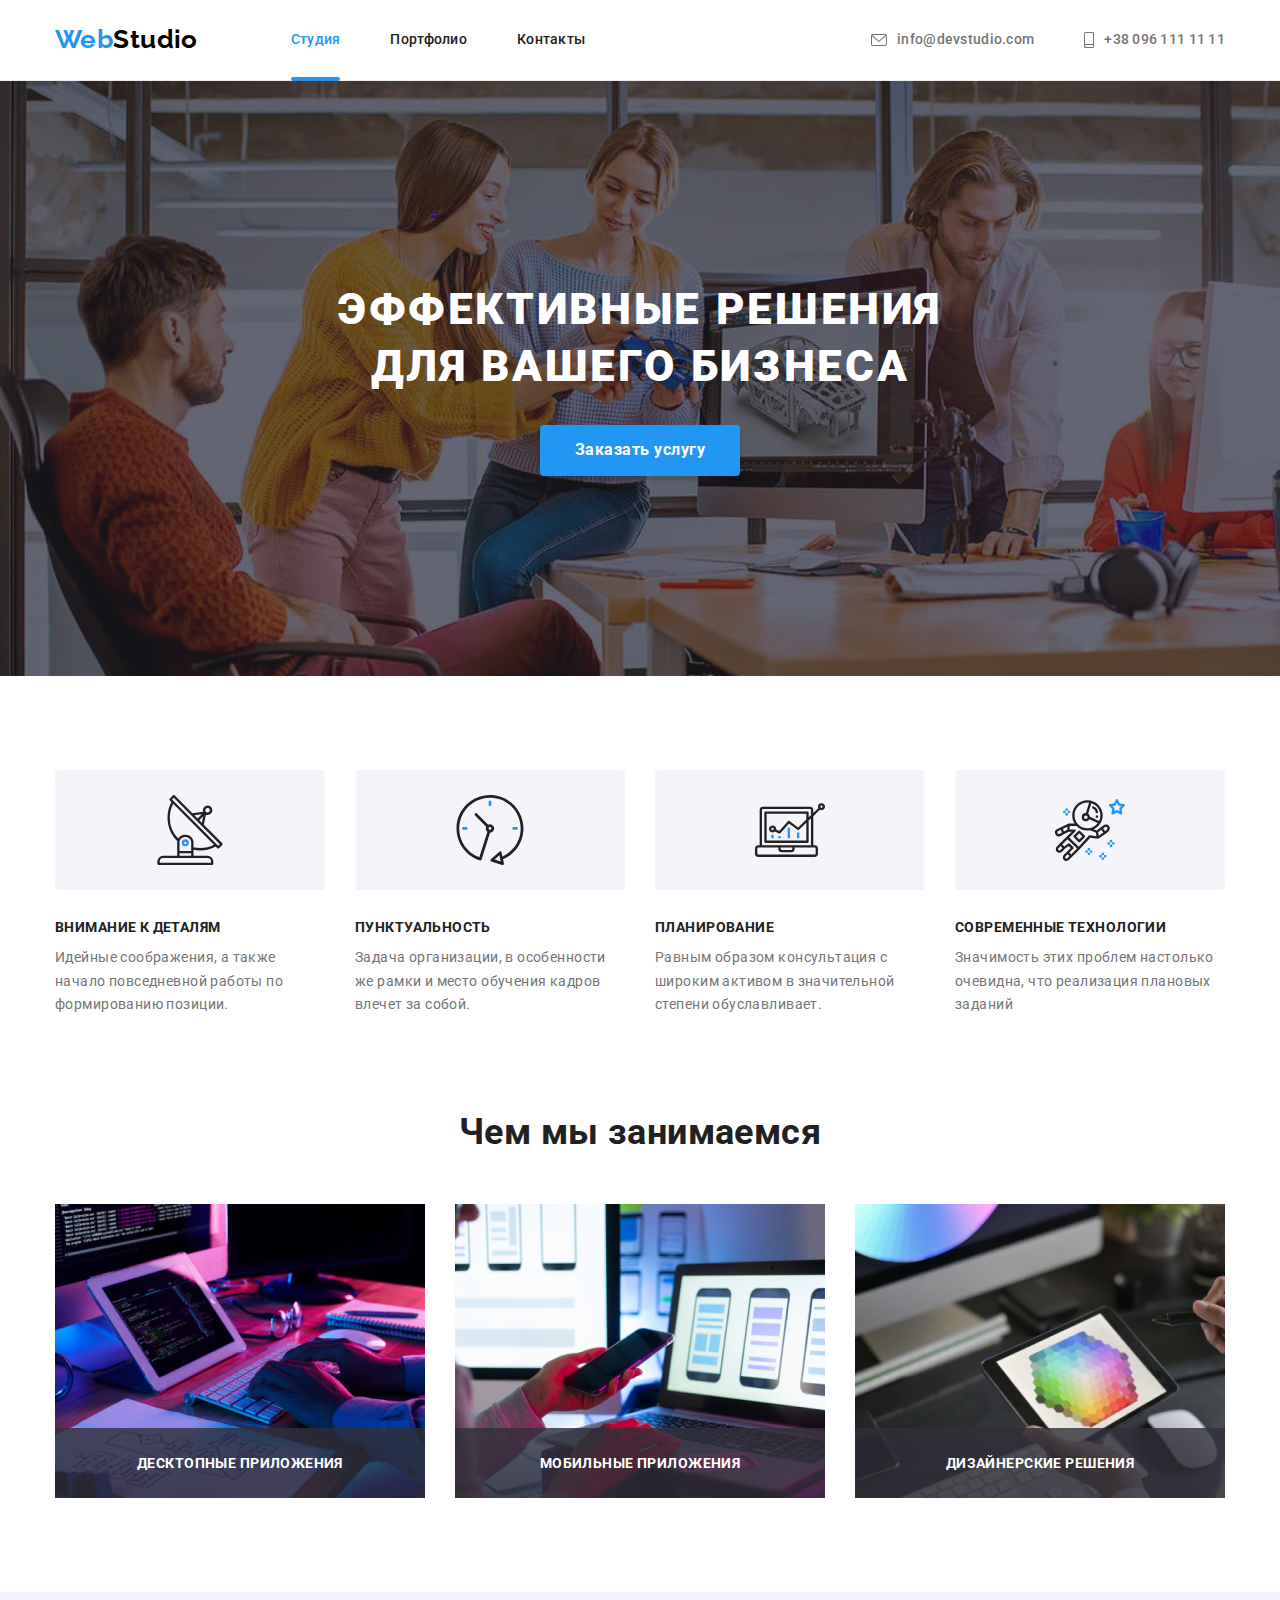
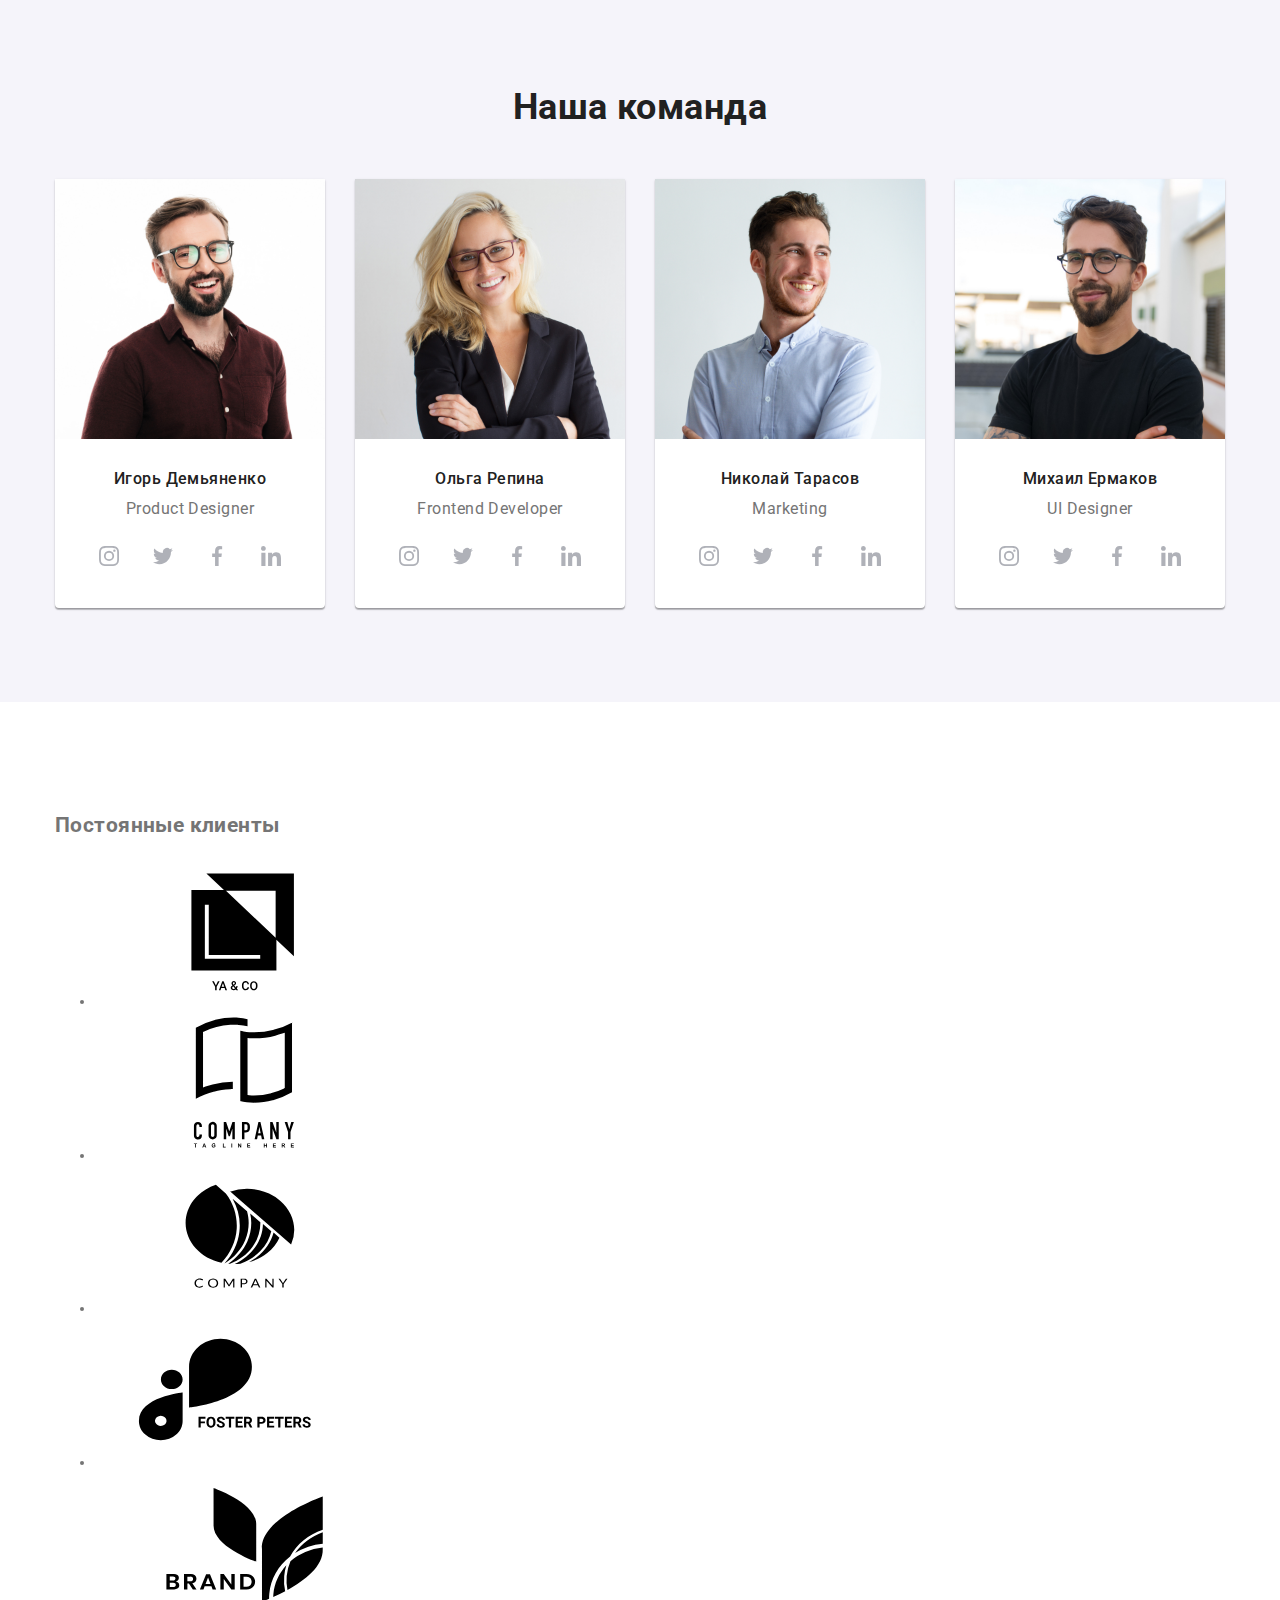
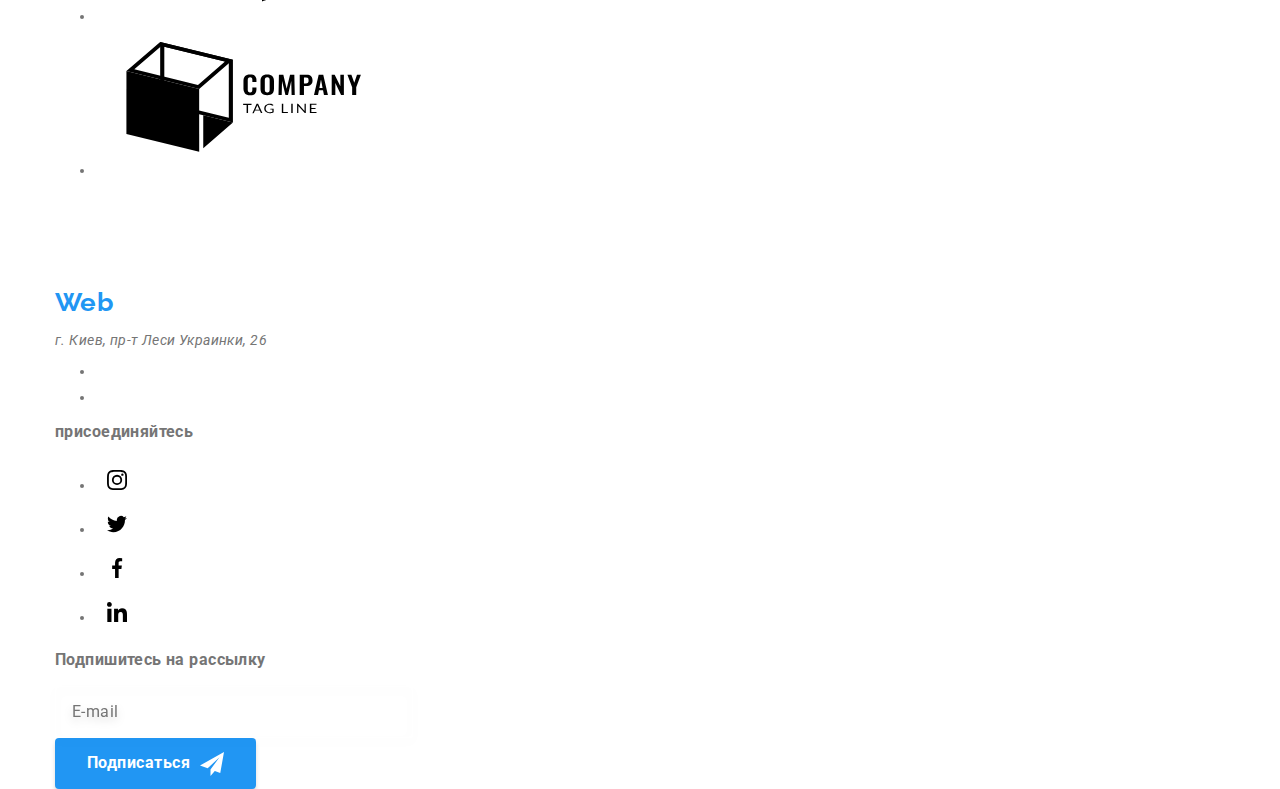
==== commit 6abd0248: "Закончил Team" ====
--- a/index.html
+++ b/index.html
@@ -254,11 +254,11 @@
         </div>
       </section>
       <!--Team-->
-      <section class="team section">
+      <section class="team">
         <div class="container">
-          <h2 class="section__title">Наша команда</h2>
-
-          <ul class="team__list list-style">
+          <h2 class="team__title">Наша команда</h2>
+
+          <ul class="team__list">
             <li class="team__box">
               <img
                 width="270"
@@ -268,7 +268,7 @@
               <div class="team__card">
                 <h3 class="team__name">Игорь Демьяненко</h3>
                 <p lang="en" class="team__position">Product Designer</p>
-                <ul class="team__list social-list list-style">
+                <ul class="social-list">
                   <li class="">
                     <a
                       href=""
--- a/css/main.min.css
+++ b/css/main.min.css
@@ -1 +1 @@
-:root{--primary-background-color: #ffffff;--secondary-background-color: #2f303a;--button-bg-color: #f5f4fa;--hover-text-color: #2196f3;--text-color: #757575;--title-color: #212121;--hero-bg-hover: #188ce8;--contact-footer-text: rgba(255, 255, 255, 0.6);--logo-stan-color: #000000;--border-color: #eeeeee;--border-head-color: #ececec;--icons-border-color: #afb1b8;--thumb-color: rgba(47, 48, 58, 0.8);--black: #000000;--border-second-color: rgba(0, 0, 0, 0.1);--pot-card-bg: rgba(33, 150, 243, 0.9);--cubic-bezier: cubic-bezier(0.4, 0, 0.2, 1);--input-border-color: rgba(33, 33, 33, 0.2);--placeholder-color: rgba(117, 117, 117, 0.5);--body-font-family: "Roboto", sans-serif;--logo-font-family: "Raleway", sans-serif}html{box-sizing:border-box}*,::before,::after{box-sizing:inherit}body{font-family:var(--body-font-family);background-color:var(--primary-background-color);font-style:normal;font-size:14px;line-height:1.2;letter-spacing:.03em;color:var(--text-color)}.section,.about{padding-top:94px;padding-bottom:94px}.container{margin-left:auto;margin-right:auto;padding-left:15px;padding-right:15px;width:1200px}img{display:block}.visually-hidden{position:absolute;width:1px;height:1px;margin:-1px;border:0;padding:0;white-space:nowrap;-webkit-clip-path:inset(100%);clip-path:inset(100%);clip:rect(0 0 0 0);overflow:hidden}.about__list,.advantages,.header-contact,.header-menu,.form__list{padding:0;margin:0;list-style:none}.about__title{font-weight:700;font-size:36px;text-align:center;color:var(--title-color);margin-top:0;margin-bottom:50px}.header-contact,.header-menu,.header{display:flex;align-items:center;justify-content:space-between}.backdrop{position:fixed;top:0;left:0;width:100%;height:100%;background-color:rgba(0,0,0,.2);opacity:1;transition:opacity 250ms var(--cubic-bezier);z-index:9}.backdrop.backdrop--is-hidden{visibility:hidden;opacity:0;pointer-events:none}.backdrop--is-hidden .modal{transform:translate(-50%, -50%) scale(0.2)}.modal{position:absolute;top:50%;left:50%;transform:translate(-50%, -50%) scale(1);min-width:528px;min-height:581px;background-color:var(--primary-background-color);box-shadow:0px 1px 3px rgba(0,0,0,.12),0px 1px 1px rgba(0,0,0,.14),0px 2px 1px rgba(0,0,0,.2);border-radius:4px;z-index:10;transition:transform 250ms var(--cubic-bezier)}.modal__icon{fill:currentColor}.form{width:448px;margin-left:auto;margin-right:auto;padding:40px 0}.form__title{margin:0;margin-bottom:12px;text-align:center;font-weight:700;font-size:20px;line-height:23px;text-align:center;letter-spacing:.03em;color:var(--title-color)}.form__field{position:relative;display:flex;flex-direction:column;margin-bottom:10px;color:var(--text-color)}.form__field:nth-child(4){margin-bottom:20px}.form__label{display:inline-block;margin-bottom:4px;font-size:12px;line-height:1.17;letter-spacing:.01em;color:var(--text-color)}.form__input{font-size:12px;line-height:1.17;letter-spacing:.01em;border:1px solid var(--input-border-color);color:var(--text-color);border-radius:4px;margin:0;padding:12px 16px 12px 42px;transition:border-color 250ms var(--cubic-bezier)}.form__input:focus{border-color:var(--hover-text-color);outline:0;fill:var(--hover-text-color)}.form__coment{cursor:text;width:100%;min-height:120px;padding:12px 16px;resize:none}.form__coment::-moz-placeholder{color:var(--placeholder-color)}.form__coment:-ms-input-placeholder{color:var(--placeholder-color)}.form__coment::placeholder{color:var(--placeholder-color)}.form__icon{position:absolute;top:50%;left:12px;fill:var(--title-color);transition:fill 250ms var(--cubic-bezier)}.form__field:focus-within .form__icon{border-color:var(--hover-text-color);outline:0;fill:var(--hover-text-color)}.checkbox{-webkit-appearance:none;-moz-appearance:none;appearance:none}.checkbox:checked~.checkbox__icon{background-color:var(--hover-text-color);border-radius:2px;border:2px solid var(--hover-text-color)}.checkbox__field{display:flex;margin-bottom:30px;justify-content:center}.checkbox__text{padding-left:8px;line-height:1.7}.checkbox__text a:hover,.checkbox__text a:focus{text-decoration:none}.checkbox__text a{color:var(--hover-text-color)}.checkbox__icon{border:2px solid var(--black);border-radius:2px;transition:background-color 250ms var(--cubic-bezier),border-color 250ms var(--cubic-bezier)}.checkbox:focus .checkbox__icon{border-color:var(--hover-text-color)}.checkbox__terms{position:relative;display:inline-flex;align-items:center}.connect__icon{margin-left:10px}.connect__input{width:358px;border:1px solid rgba(255,255,255,.3);filter:drop-shadow(0px 4px 4px rgba(0, 0, 0, 0.15));border-radius:4px;background-color:rgba(0,0,0,0);font-size:16px;line-height:1.25;letter-spacing:.03em;color:var(--primary-background-color);padding:15px 16px;margin-right:12px}.connect__input:focus{border-color:var(--hover-text-color);outline:0;fill:var(--hover-text-color)}.logo{text-decoration:none;font-family:"Raleway",sans-serif;font-weight:700;font-size:26px;color:var(--logo-stan-color);margin-right:93px}.logo__span{color:var(--hover-text-color)}.footer-logo__color{color:var(--primary-background-color)}header{border-bottom:1px solid var(--border-head-color)}.header-nav{display:flex;align-items:center;justify-content:space-between}.header-menu .header-menu__link{display:block;color:var(--title-color);text-decoration:none;font-weight:500;line-height:1.14;letter-spacing:.02em;padding-top:32px;padding-bottom:32px;transition:color 250ms var(--cubic-bezier)}.header-menu__link{position:relative;display:block}.header-menu__link--current::after{content:"";display:block;position:absolute;bottom:-1px;width:100%;height:4px;border-radius:2px;background-color:var(--hover-text-color)}.header-menu .header-menu__link:hover,.header-menu .header-menu__link:focus{color:var(--hover-text-color)}.header-menu__items .header-menu__link--current{color:var(--hover-text-color)}.header-menu__items:not(:last-child){margin-right:50px}.header-contact__items:not(:last-child){margin-right:50px}.header-contact .header-contact__link{display:flex;align-items:center;font-weight:500;line-height:1.14;letter-spacing:.02em;color:var(--text-color);text-decoration:none;padding:32px 0;transition:color 250ms var(--cubic-bezier)}.header-contact .header-contact__link:hover,.header-contact .header-contact__link:focus{color:var(--hover-text-color)}.header-contact__icon{fill:currentColor;margin-right:10px}.button,.hero-box__button,.connect__button{font-family:inherit;font-weight:500;font-size:16px;line-height:1.62;letter-spacing:.03em;color:var(--title-color);background-color:var(--button-bg-color);border-radius:4px;border-color:rgba(0,0,0,0);cursor:pointer;padding:6px 22px;min-width:73px;transition-property:background-color,box-shadow,color;transition-duration:250ms;transition-timing-function:var(--cubic-bezier)}.button:hover,.hero-box__button:hover,.connect__button:hover,.button:focus,.hero-box__button:focus,.connect__button:focus{color:var(--primary-background-color);background-color:var(--hover-text-color);box-shadow:0px 3px 1px rgba(0,0,0,.1),0px 1px 2px rgba(0,0,0,.08),0px 2px 2px rgba(0,0,0,.12)}.button.button--current,.button--current.hero-box__button,.button--current.connect__button{color:var(--primary-background-color);background-color:var(--hover-text-color);box-shadow:0px 3px 1px rgba(0,0,0,.1),0px 1px 2px rgba(0,0,0,.08),0px 2px 2px rgba(0,0,0,.12)}.hero-box__button,.connect__button{font-weight:700;line-height:1.9;color:var(--primary-background-color);background-color:var(--hover-text-color);border:0;box-shadow:0px 4px 4px rgba(0,0,0,.15);min-width:200px;padding:10px 32px}.hero-box__button:hover,.connect__button:hover,.hero-box__button:focus,.connect__button:focus{background-color:var(--hero-bg-hover);box-shadow:0px 4px 4px rgba(0,0,0,.15)}.connect__button{display:flex;align-items:center}.modal-button__close{display:flex;justify-content:center;align-items:center;position:absolute;cursor:pointer;top:8px;right:8px;border-radius:50%;width:30px;height:30px;padding:0;margin:0;border:1px solid var(--border-second-color);background-color:var(--primary-background-color);color:var(--black);transition:color 250ms var(--cubic-bezier)}.modal-button__close:hover,.modal-button__close:focus{color:var(--hover-text-color)}.form__button{text-align:center}.hero-box{max-width:1600px;margin-left:auto;margin-right:auto;padding-top:200px;padding-bottom:200px;text-align:center;background-repeat:no-repeat;background-image:linear-gradient(rgba(47, 48, 58, 0.4), rgba(47, 48, 58, 0.4)),url(../images/hero.jpg)}.hero-box__title{margin-top:0;margin-bottom:30px;font-weight:900;font-size:44px;line-height:1.3;text-transform:uppercase;letter-spacing:.06em;color:var(--primary-background-color)}.footer__contact-list a{line-height:1.14;letter-spacing:.02em;color:var(--contact-footer-text);text-decoration:none;transition:color 250ms var(--cubic-bezier)}.footer_link{display:inline-block;margin-bottom:9px}.footer__contact-list a:hover,.footer__contact-list a:focus{color:var(--hover-text-color)}.advantages{display:flex}.advantages__list{width:calc((100% - 90px)/4)}.advantages__list:not(:last-child){margin-right:30px}.advantages__icon{display:flex;justify-content:center;align-items:center;height:120px;margin-bottom:30px;border-radius:4px;background-color:var(--button-bg-color)}.advantages__title{margin-top:0;margin-bottom:10px;font-weight:700;font-size:14px;line-height:1.14;text-transform:uppercase;color:var(--title-color)}.advantages__text{margin:0;line-height:1.7}.about{padding-top:0px}.about__list{display:flex}.about__list .about__item:not(:last-child){margin-right:30px}.about__item{position:relative}.about__thumb{position:absolute;bottom:0;width:100%;background-color:var(--thumb-color)}.about__text{margin:0;padding-top:27px;padding-bottom:27px;font-weight:700;line-height:16px;text-align:center;text-transform:uppercase;color:var(--primary-background-color)}/*# sourceMappingURL=main.min.css.map */+:root{--primary-background-color: #ffffff;--secondary-background-color: #2f303a;--button-bg-color: #f5f4fa;--hover-text-color: #2196f3;--text-color: #757575;--title-color: #212121;--hero-bg-hover: #188ce8;--contact-footer-text: rgba(255, 255, 255, 0.6);--logo-stan-color: #000000;--border-color: #eeeeee;--border-head-color: #ececec;--icons-border-color: #afb1b8;--thumb-color: rgba(47, 48, 58, 0.8);--black: #000000;--border-second-color: rgba(0, 0, 0, 0.1);--pot-card-bg: rgba(33, 150, 243, 0.9);--cubic-bezier: cubic-bezier(0.4, 0, 0.2, 1);--input-border-color: rgba(33, 33, 33, 0.2);--placeholder-color: rgba(117, 117, 117, 0.5);--body-font-family: "Roboto", sans-serif;--logo-font-family: "Raleway", sans-serif}html{box-sizing:border-box}*,::before,::after{box-sizing:inherit}body{font-family:var(--body-font-family);background-color:var(--primary-background-color);font-style:normal;font-size:14px;line-height:1.2;letter-spacing:.03em;color:var(--text-color)}.section,.team,.about{padding-top:94px;padding-bottom:94px}.container{margin-left:auto;margin-right:auto;padding-left:15px;padding-right:15px;width:1200px}img{display:block}.visually-hidden{position:absolute;width:1px;height:1px;margin:-1px;border:0;padding:0;white-space:nowrap;-webkit-clip-path:inset(100%);clip-path:inset(100%);clip:rect(0 0 0 0);overflow:hidden}.team__list,.social-list,.about__list,.advantages,.header-contact,.header-menu,.form__list{padding:0;margin:0;list-style:none}.team__title,.about__title{font-weight:700;font-size:36px;text-align:center;color:var(--title-color);margin-top:0;margin-bottom:50px}.header-contact,.header-menu,.header{display:flex;align-items:center;justify-content:space-between}.backdrop{position:fixed;top:0;left:0;width:100%;height:100%;background-color:rgba(0,0,0,.2);opacity:1;transition:opacity 250ms var(--cubic-bezier);z-index:9}.backdrop.backdrop--is-hidden{visibility:hidden;opacity:0;pointer-events:none}.backdrop--is-hidden .modal{transform:translate(-50%, -50%) scale(0.2)}.modal{position:absolute;top:50%;left:50%;transform:translate(-50%, -50%) scale(1);min-width:528px;min-height:581px;background-color:var(--primary-background-color);box-shadow:0px 1px 3px rgba(0,0,0,.12),0px 1px 1px rgba(0,0,0,.14),0px 2px 1px rgba(0,0,0,.2);border-radius:4px;z-index:10;transition:transform 250ms var(--cubic-bezier)}.modal__icon{fill:currentColor}.form{width:448px;margin-left:auto;margin-right:auto;padding:40px 0}.form__title{margin:0;margin-bottom:12px;text-align:center;font-weight:700;font-size:20px;line-height:23px;text-align:center;letter-spacing:.03em;color:var(--title-color)}.form__field{position:relative;display:flex;flex-direction:column;margin-bottom:10px;color:var(--text-color)}.form__field:nth-child(4){margin-bottom:20px}.form__label{display:inline-block;margin-bottom:4px;font-size:12px;line-height:1.17;letter-spacing:.01em;color:var(--text-color)}.form__input{font-size:12px;line-height:1.17;letter-spacing:.01em;border:1px solid var(--input-border-color);color:var(--text-color);border-radius:4px;margin:0;padding:12px 16px 12px 42px;transition:border-color 250ms var(--cubic-bezier)}.form__input:focus{border-color:var(--hover-text-color);outline:0;fill:var(--hover-text-color)}.form__coment{cursor:text;width:100%;min-height:120px;padding:12px 16px;resize:none}.form__coment::-moz-placeholder{color:var(--placeholder-color)}.form__coment:-ms-input-placeholder{color:var(--placeholder-color)}.form__coment::placeholder{color:var(--placeholder-color)}.form__icon{position:absolute;top:50%;left:12px;fill:var(--title-color);transition:fill 250ms var(--cubic-bezier)}.form__field:focus-within .form__icon{border-color:var(--hover-text-color);outline:0;fill:var(--hover-text-color)}.checkbox{-webkit-appearance:none;-moz-appearance:none;appearance:none}.checkbox:checked~.checkbox__icon{background-color:var(--hover-text-color);border-radius:2px;border:2px solid var(--hover-text-color)}.checkbox__field{display:flex;margin-bottom:30px;justify-content:center}.checkbox__text{padding-left:8px;line-height:1.7}.checkbox__text a:hover,.checkbox__text a:focus{text-decoration:none}.checkbox__text a{color:var(--hover-text-color)}.checkbox__icon{border:2px solid var(--black);border-radius:2px;transition:background-color 250ms var(--cubic-bezier),border-color 250ms var(--cubic-bezier)}.checkbox:focus .checkbox__icon{border-color:var(--hover-text-color)}.checkbox__terms{position:relative;display:inline-flex;align-items:center}.connect__icon{margin-left:10px}.connect__input{width:358px;border:1px solid rgba(255,255,255,.3);filter:drop-shadow(0px 4px 4px rgba(0, 0, 0, 0.15));border-radius:4px;background-color:rgba(0,0,0,0);font-size:16px;line-height:1.25;letter-spacing:.03em;color:var(--primary-background-color);padding:15px 16px;margin-right:12px}.connect__input:focus{border-color:var(--hover-text-color);outline:0;fill:var(--hover-text-color)}.logo{text-decoration:none;font-family:"Raleway",sans-serif;font-weight:700;font-size:26px;color:var(--logo-stan-color);margin-right:93px}.logo__span{color:var(--hover-text-color)}.footer-logo__color{color:var(--primary-background-color)}header{border-bottom:1px solid var(--border-head-color)}.header-nav{display:flex;align-items:center;justify-content:space-between}.header-menu .header-menu__link{display:block;color:var(--title-color);text-decoration:none;font-weight:500;line-height:1.14;letter-spacing:.02em;padding-top:32px;padding-bottom:32px;transition:color 250ms var(--cubic-bezier)}.header-menu__link{position:relative;display:block}.header-menu__link--current::after{content:"";display:block;position:absolute;bottom:-1px;width:100%;height:4px;border-radius:2px;background-color:var(--hover-text-color)}.header-menu .header-menu__link:hover,.header-menu .header-menu__link:focus{color:var(--hover-text-color)}.header-menu__items .header-menu__link--current{color:var(--hover-text-color)}.header-menu__items:not(:last-child){margin-right:50px}.header-contact__items:not(:last-child){margin-right:50px}.header-contact .header-contact__link{display:flex;align-items:center;font-weight:500;line-height:1.14;letter-spacing:.02em;color:var(--text-color);text-decoration:none;padding:32px 0;transition:color 250ms var(--cubic-bezier)}.header-contact .header-contact__link:hover,.header-contact .header-contact__link:focus{color:var(--hover-text-color)}.header-contact__icon{fill:currentColor;margin-right:10px}.button,.hero-box__button,.connect__button{font-family:inherit;font-weight:500;font-size:16px;line-height:1.62;letter-spacing:.03em;color:var(--title-color);background-color:var(--button-bg-color);border-radius:4px;border-color:rgba(0,0,0,0);cursor:pointer;padding:6px 22px;min-width:73px;transition-property:background-color,box-shadow,color;transition-duration:250ms;transition-timing-function:var(--cubic-bezier)}.button:hover,.hero-box__button:hover,.connect__button:hover,.button:focus,.hero-box__button:focus,.connect__button:focus{color:var(--primary-background-color);background-color:var(--hover-text-color);box-shadow:0px 3px 1px rgba(0,0,0,.1),0px 1px 2px rgba(0,0,0,.08),0px 2px 2px rgba(0,0,0,.12)}.button.button--current,.button--current.hero-box__button,.button--current.connect__button{color:var(--primary-background-color);background-color:var(--hover-text-color);box-shadow:0px 3px 1px rgba(0,0,0,.1),0px 1px 2px rgba(0,0,0,.08),0px 2px 2px rgba(0,0,0,.12)}.hero-box__button,.connect__button{font-weight:700;line-height:1.9;color:var(--primary-background-color);background-color:var(--hover-text-color);border:0;box-shadow:0px 4px 4px rgba(0,0,0,.15);min-width:200px;padding:10px 32px}.hero-box__button:hover,.connect__button:hover,.hero-box__button:focus,.connect__button:focus{background-color:var(--hero-bg-hover);box-shadow:0px 4px 4px rgba(0,0,0,.15)}.connect__button{display:flex;align-items:center}.modal-button__close{display:flex;justify-content:center;align-items:center;position:absolute;cursor:pointer;top:8px;right:8px;border-radius:50%;width:30px;height:30px;padding:0;margin:0;border:1px solid var(--border-second-color);background-color:var(--primary-background-color);color:var(--black);transition:color 250ms var(--cubic-bezier)}.modal-button__close:hover,.modal-button__close:focus{color:var(--hover-text-color)}.form__button{text-align:center}.hero-box{max-width:1600px;margin-left:auto;margin-right:auto;padding-top:200px;padding-bottom:200px;text-align:center;background-repeat:no-repeat;background-image:linear-gradient(rgba(47, 48, 58, 0.4), rgba(47, 48, 58, 0.4)),url(../images/hero.jpg)}.hero-box__title{margin-top:0;margin-bottom:30px;font-weight:900;font-size:44px;line-height:1.3;text-transform:uppercase;letter-spacing:.06em;color:var(--primary-background-color)}.footer__contact-list a{line-height:1.14;letter-spacing:.02em;color:var(--contact-footer-text);text-decoration:none;transition:color 250ms var(--cubic-bezier)}.footer_link{display:inline-block;margin-bottom:9px}.footer__contact-list a:hover,.footer__contact-list a:focus{color:var(--hover-text-color)}.advantages{display:flex}.advantages__list{width:calc((100% - 90px)/4)}.advantages__list:not(:last-child){margin-right:30px}.advantages__icon{display:flex;justify-content:center;align-items:center;height:120px;margin-bottom:30px;border-radius:4px;background-color:var(--button-bg-color)}.advantages__title{margin-top:0;margin-bottom:10px;font-weight:700;font-size:14px;line-height:1.14;text-transform:uppercase;color:var(--title-color)}.advantages__text{margin:0;line-height:1.7}.about{padding-top:0px}.about__list{display:flex}.about__list .about__item:not(:last-child){margin-right:30px}.about__item{position:relative}.about__thumb{position:absolute;bottom:0;width:100%;background-color:var(--thumb-color)}.about__text{margin:0;padding-top:27px;padding-bottom:27px;font-weight:700;line-height:16px;text-align:center;text-transform:uppercase;color:var(--primary-background-color)}.team{background-color:var(--button-bg-color)}.team__list,.social-list{display:flex;justify-content:center}.team__box{width:calc((100% - 90px)/4);background-color:var(--primary-background-color);border-radius:0px 0px 4px 4px;box-shadow:0px 1px 3px rgba(0,0,0,.12),0px 1px 1px rgba(0,0,0,.14),0px 2px 1px rgba(0,0,0,.2)}.team__box:not(:last-child){margin-right:30px}.team__card{padding-top:30px;padding-bottom:30px}.team__name{margin-top:0;margin-bottom:10px;font-weight:500;font-size:16px;letter-spacing:.03em;color:var(--title-color);text-align:center}.team__position{margin:0;font-size:16px;letter-spacing:.03em;color:var(--text-color);text-align:center;margin-bottom:16px}.social-list li:not(:last-child){margin-right:10px}.social-link{display:flex;align-items:center;justify-content:center;width:44px;height:44px;border-radius:50%;background-color:var(--primary-background-color);color:var(--icons-border-color);cursor:pointer;transition:color 250ms var(--cubic-bezier),background-color 250ms var(--cubic-bezier)}.social-link:hover,.social-link:focus{background-color:var(--hover-text-color);color:var(--primary-background-color)}.social-icon{fill:currentColor}/*# sourceMappingURL=main.min.css.map */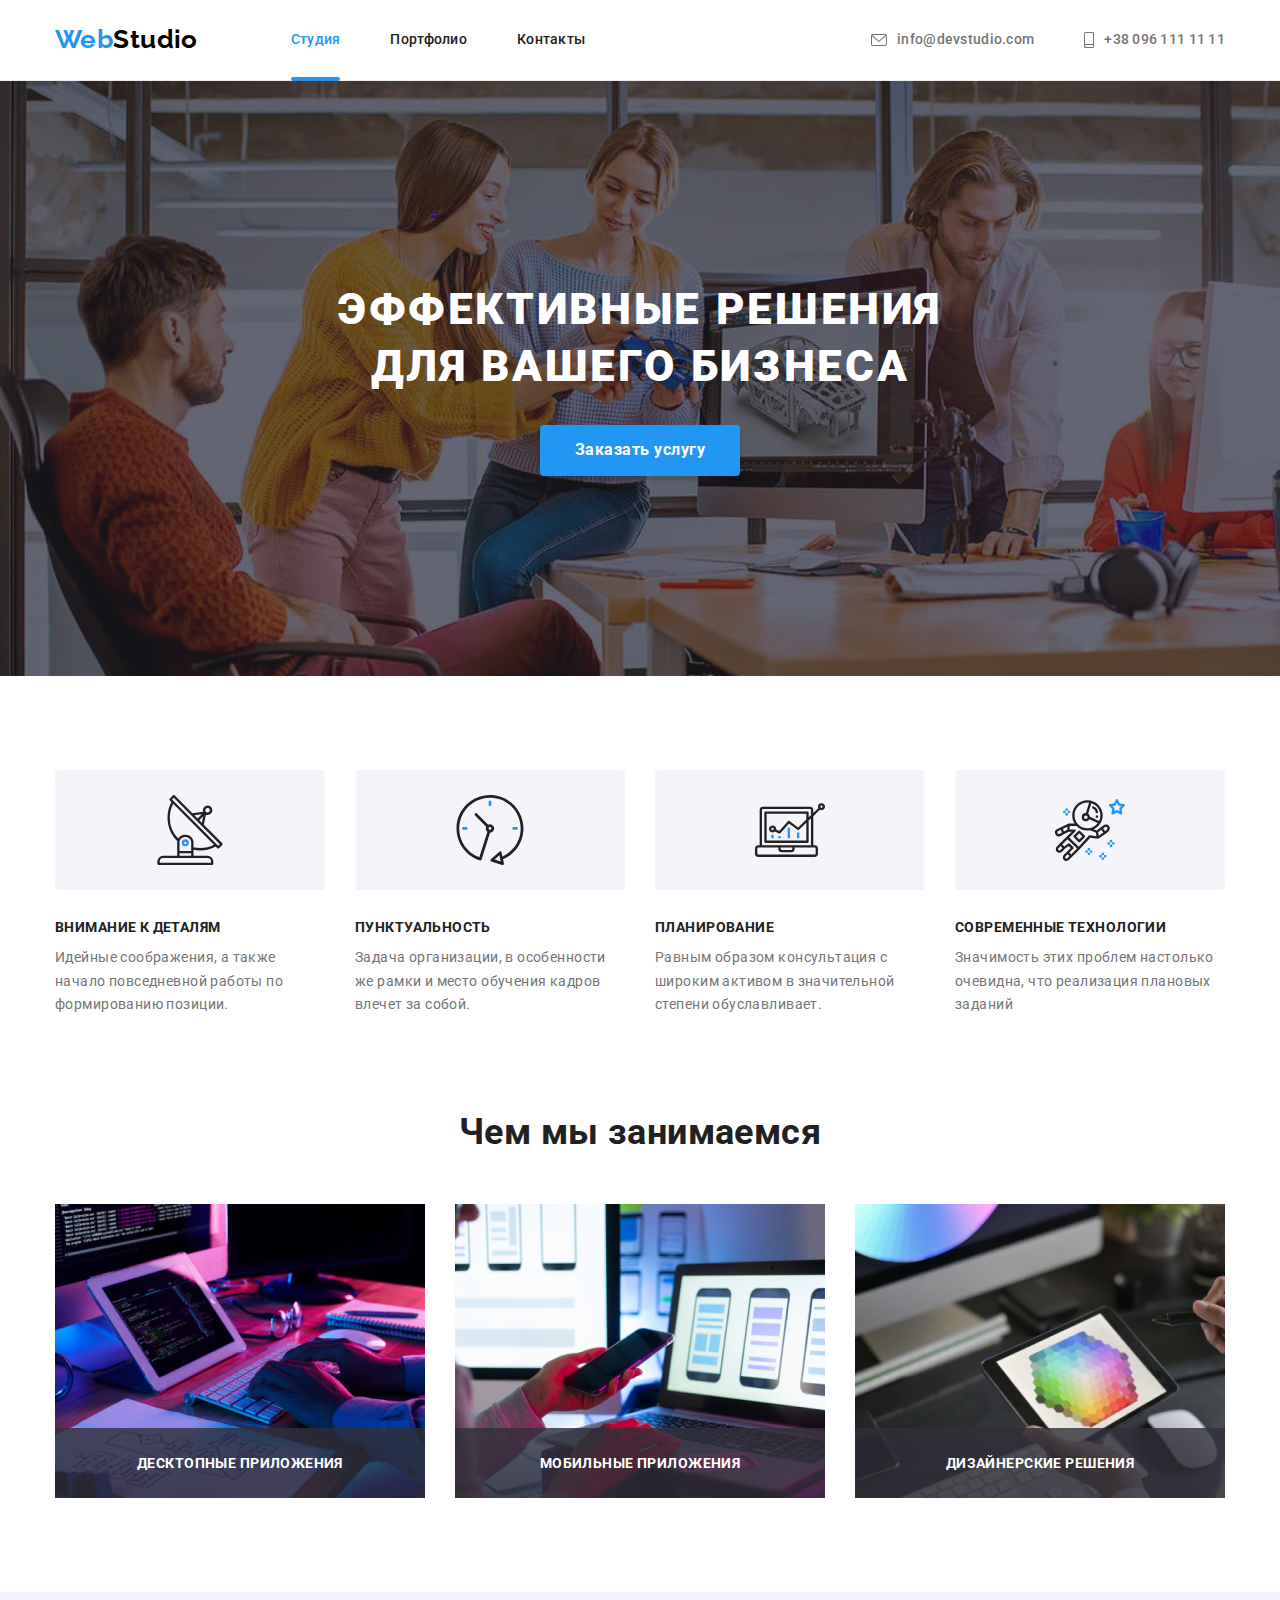
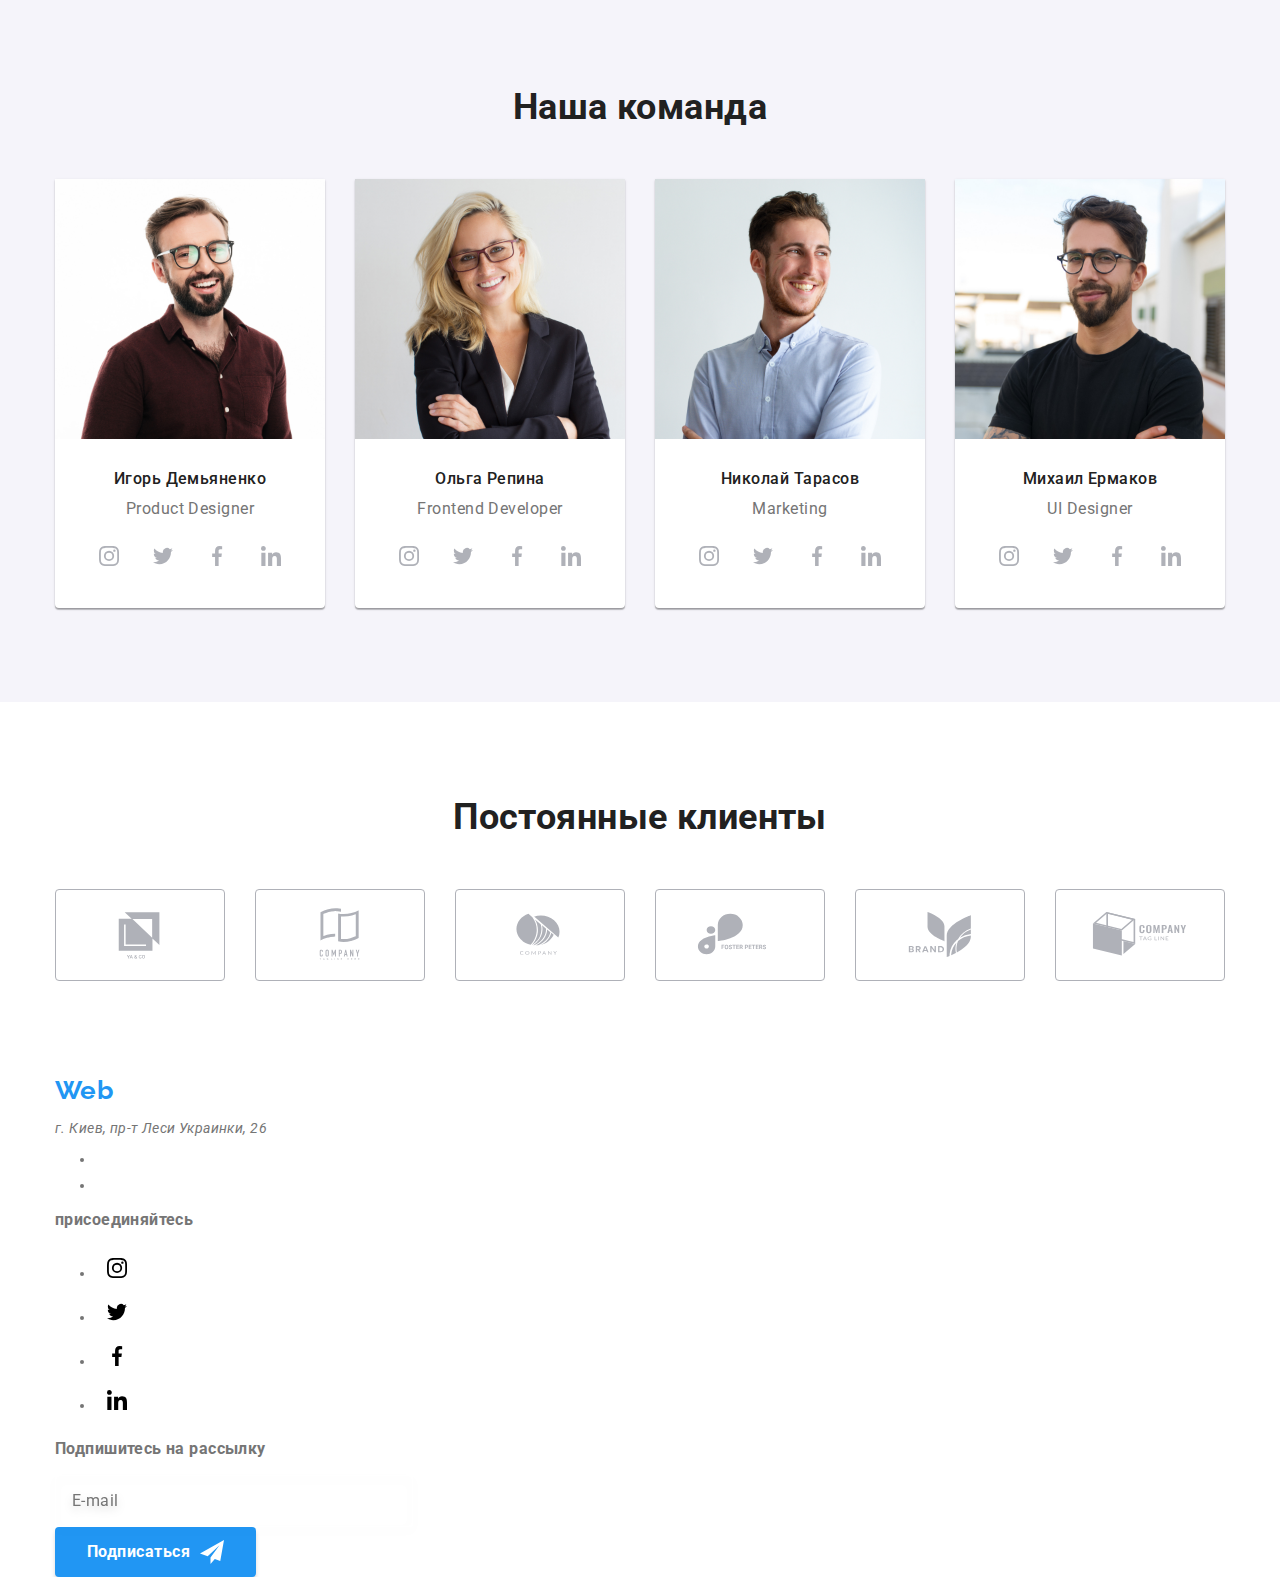
==== commit ef4ae5c2: "Закончил Client" ====
--- a/index.html
+++ b/index.html
@@ -156,11 +156,11 @@
         </div>
       </div>
       <!--Advantages-->
-      <section class="section">
+      <section class="advantages">
         <div class="container">
           <h2 class="visually-hidden">Наши преимущества</h2>
-          <ul class="advantages">
-            <li class="advantages__list">
+          <ul class="advantages__list">
+            <li class="advantages__item">
               <div class="advantages__icon">
                 <svg width="70px" height="70px">
                   <use href="./images/icons.svg#antenna"></use>
@@ -173,7 +173,7 @@
               </p>
             </li>
 
-            <li class="advantages__list">
+            <li class="advantages__item">
               <div class="advantages__icon">
                 <svg width="70px" height="70px">
                   <use href="./images/icons.svg#clock"></use>
@@ -186,7 +186,7 @@
               </p>
             </li>
 
-            <li class="advantages__list">
+            <li class="advantages__item">
               <div class="advantages__icon">
                 <svg width="70px" height="70px">
                   <use href="./images/icons.svg#diagram"></use>
@@ -199,7 +199,7 @@
               </p>
             </li>
 
-            <li class="advantages__list">
+            <li class="advantages__item">
               <div class="advantages__icon">
                 <svg width="70px" height="70px">
                   <use href="./images/icons.svg#astronaut"></use>
@@ -494,10 +494,10 @@
         </div>
       </section>
       <!-- Client -->
-      <section class="section">
+      <section class="client">
         <div class="container">
-          <h2 class="section__title">Постоянные клиенты</h2>
-          <ul class="client__list list-style">
+          <h2 class="client__title">Постоянные клиенты</h2>
+          <ul class="client__list">
             <li class="client__card">
               <a href="" class="client__link">
                 <svg class="client__icon">
--- a/css/main.min.css
+++ b/css/main.min.css
@@ -1 +1 @@
-:root{--primary-background-color: #ffffff;--secondary-background-color: #2f303a;--button-bg-color: #f5f4fa;--hover-text-color: #2196f3;--text-color: #757575;--title-color: #212121;--hero-bg-hover: #188ce8;--contact-footer-text: rgba(255, 255, 255, 0.6);--logo-stan-color: #000000;--border-color: #eeeeee;--border-head-color: #ececec;--icons-border-color: #afb1b8;--thumb-color: rgba(47, 48, 58, 0.8);--black: #000000;--border-second-color: rgba(0, 0, 0, 0.1);--pot-card-bg: rgba(33, 150, 243, 0.9);--cubic-bezier: cubic-bezier(0.4, 0, 0.2, 1);--input-border-color: rgba(33, 33, 33, 0.2);--placeholder-color: rgba(117, 117, 117, 0.5);--body-font-family: "Roboto", sans-serif;--logo-font-family: "Raleway", sans-serif}html{box-sizing:border-box}*,::before,::after{box-sizing:inherit}body{font-family:var(--body-font-family);background-color:var(--primary-background-color);font-style:normal;font-size:14px;line-height:1.2;letter-spacing:.03em;color:var(--text-color)}.section,.team,.about{padding-top:94px;padding-bottom:94px}.container{margin-left:auto;margin-right:auto;padding-left:15px;padding-right:15px;width:1200px}img{display:block}.visually-hidden{position:absolute;width:1px;height:1px;margin:-1px;border:0;padding:0;white-space:nowrap;-webkit-clip-path:inset(100%);clip-path:inset(100%);clip:rect(0 0 0 0);overflow:hidden}.team__list,.social-list,.about__list,.advantages,.header-contact,.header-menu,.form__list{padding:0;margin:0;list-style:none}.team__title,.about__title{font-weight:700;font-size:36px;text-align:center;color:var(--title-color);margin-top:0;margin-bottom:50px}.header-contact,.header-menu,.header{display:flex;align-items:center;justify-content:space-between}.backdrop{position:fixed;top:0;left:0;width:100%;height:100%;background-color:rgba(0,0,0,.2);opacity:1;transition:opacity 250ms var(--cubic-bezier);z-index:9}.backdrop.backdrop--is-hidden{visibility:hidden;opacity:0;pointer-events:none}.backdrop--is-hidden .modal{transform:translate(-50%, -50%) scale(0.2)}.modal{position:absolute;top:50%;left:50%;transform:translate(-50%, -50%) scale(1);min-width:528px;min-height:581px;background-color:var(--primary-background-color);box-shadow:0px 1px 3px rgba(0,0,0,.12),0px 1px 1px rgba(0,0,0,.14),0px 2px 1px rgba(0,0,0,.2);border-radius:4px;z-index:10;transition:transform 250ms var(--cubic-bezier)}.modal__icon{fill:currentColor}.form{width:448px;margin-left:auto;margin-right:auto;padding:40px 0}.form__title{margin:0;margin-bottom:12px;text-align:center;font-weight:700;font-size:20px;line-height:23px;text-align:center;letter-spacing:.03em;color:var(--title-color)}.form__field{position:relative;display:flex;flex-direction:column;margin-bottom:10px;color:var(--text-color)}.form__field:nth-child(4){margin-bottom:20px}.form__label{display:inline-block;margin-bottom:4px;font-size:12px;line-height:1.17;letter-spacing:.01em;color:var(--text-color)}.form__input{font-size:12px;line-height:1.17;letter-spacing:.01em;border:1px solid var(--input-border-color);color:var(--text-color);border-radius:4px;margin:0;padding:12px 16px 12px 42px;transition:border-color 250ms var(--cubic-bezier)}.form__input:focus{border-color:var(--hover-text-color);outline:0;fill:var(--hover-text-color)}.form__coment{cursor:text;width:100%;min-height:120px;padding:12px 16px;resize:none}.form__coment::-moz-placeholder{color:var(--placeholder-color)}.form__coment:-ms-input-placeholder{color:var(--placeholder-color)}.form__coment::placeholder{color:var(--placeholder-color)}.form__icon{position:absolute;top:50%;left:12px;fill:var(--title-color);transition:fill 250ms var(--cubic-bezier)}.form__field:focus-within .form__icon{border-color:var(--hover-text-color);outline:0;fill:var(--hover-text-color)}.checkbox{-webkit-appearance:none;-moz-appearance:none;appearance:none}.checkbox:checked~.checkbox__icon{background-color:var(--hover-text-color);border-radius:2px;border:2px solid var(--hover-text-color)}.checkbox__field{display:flex;margin-bottom:30px;justify-content:center}.checkbox__text{padding-left:8px;line-height:1.7}.checkbox__text a:hover,.checkbox__text a:focus{text-decoration:none}.checkbox__text a{color:var(--hover-text-color)}.checkbox__icon{border:2px solid var(--black);border-radius:2px;transition:background-color 250ms var(--cubic-bezier),border-color 250ms var(--cubic-bezier)}.checkbox:focus .checkbox__icon{border-color:var(--hover-text-color)}.checkbox__terms{position:relative;display:inline-flex;align-items:center}.connect__icon{margin-left:10px}.connect__input{width:358px;border:1px solid rgba(255,255,255,.3);filter:drop-shadow(0px 4px 4px rgba(0, 0, 0, 0.15));border-radius:4px;background-color:rgba(0,0,0,0);font-size:16px;line-height:1.25;letter-spacing:.03em;color:var(--primary-background-color);padding:15px 16px;margin-right:12px}.connect__input:focus{border-color:var(--hover-text-color);outline:0;fill:var(--hover-text-color)}.logo{text-decoration:none;font-family:"Raleway",sans-serif;font-weight:700;font-size:26px;color:var(--logo-stan-color);margin-right:93px}.logo__span{color:var(--hover-text-color)}.footer-logo__color{color:var(--primary-background-color)}header{border-bottom:1px solid var(--border-head-color)}.header-nav{display:flex;align-items:center;justify-content:space-between}.header-menu .header-menu__link{display:block;color:var(--title-color);text-decoration:none;font-weight:500;line-height:1.14;letter-spacing:.02em;padding-top:32px;padding-bottom:32px;transition:color 250ms var(--cubic-bezier)}.header-menu__link{position:relative;display:block}.header-menu__link--current::after{content:"";display:block;position:absolute;bottom:-1px;width:100%;height:4px;border-radius:2px;background-color:var(--hover-text-color)}.header-menu .header-menu__link:hover,.header-menu .header-menu__link:focus{color:var(--hover-text-color)}.header-menu__items .header-menu__link--current{color:var(--hover-text-color)}.header-menu__items:not(:last-child){margin-right:50px}.header-contact__items:not(:last-child){margin-right:50px}.header-contact .header-contact__link{display:flex;align-items:center;font-weight:500;line-height:1.14;letter-spacing:.02em;color:var(--text-color);text-decoration:none;padding:32px 0;transition:color 250ms var(--cubic-bezier)}.header-contact .header-contact__link:hover,.header-contact .header-contact__link:focus{color:var(--hover-text-color)}.header-contact__icon{fill:currentColor;margin-right:10px}.button,.hero-box__button,.connect__button{font-family:inherit;font-weight:500;font-size:16px;line-height:1.62;letter-spacing:.03em;color:var(--title-color);background-color:var(--button-bg-color);border-radius:4px;border-color:rgba(0,0,0,0);cursor:pointer;padding:6px 22px;min-width:73px;transition-property:background-color,box-shadow,color;transition-duration:250ms;transition-timing-function:var(--cubic-bezier)}.button:hover,.hero-box__button:hover,.connect__button:hover,.button:focus,.hero-box__button:focus,.connect__button:focus{color:var(--primary-background-color);background-color:var(--hover-text-color);box-shadow:0px 3px 1px rgba(0,0,0,.1),0px 1px 2px rgba(0,0,0,.08),0px 2px 2px rgba(0,0,0,.12)}.button.button--current,.button--current.hero-box__button,.button--current.connect__button{color:var(--primary-background-color);background-color:var(--hover-text-color);box-shadow:0px 3px 1px rgba(0,0,0,.1),0px 1px 2px rgba(0,0,0,.08),0px 2px 2px rgba(0,0,0,.12)}.hero-box__button,.connect__button{font-weight:700;line-height:1.9;color:var(--primary-background-color);background-color:var(--hover-text-color);border:0;box-shadow:0px 4px 4px rgba(0,0,0,.15);min-width:200px;padding:10px 32px}.hero-box__button:hover,.connect__button:hover,.hero-box__button:focus,.connect__button:focus{background-color:var(--hero-bg-hover);box-shadow:0px 4px 4px rgba(0,0,0,.15)}.connect__button{display:flex;align-items:center}.modal-button__close{display:flex;justify-content:center;align-items:center;position:absolute;cursor:pointer;top:8px;right:8px;border-radius:50%;width:30px;height:30px;padding:0;margin:0;border:1px solid var(--border-second-color);background-color:var(--primary-background-color);color:var(--black);transition:color 250ms var(--cubic-bezier)}.modal-button__close:hover,.modal-button__close:focus{color:var(--hover-text-color)}.form__button{text-align:center}.hero-box{max-width:1600px;margin-left:auto;margin-right:auto;padding-top:200px;padding-bottom:200px;text-align:center;background-repeat:no-repeat;background-image:linear-gradient(rgba(47, 48, 58, 0.4), rgba(47, 48, 58, 0.4)),url(../images/hero.jpg)}.hero-box__title{margin-top:0;margin-bottom:30px;font-weight:900;font-size:44px;line-height:1.3;text-transform:uppercase;letter-spacing:.06em;color:var(--primary-background-color)}.footer__contact-list a{line-height:1.14;letter-spacing:.02em;color:var(--contact-footer-text);text-decoration:none;transition:color 250ms var(--cubic-bezier)}.footer_link{display:inline-block;margin-bottom:9px}.footer__contact-list a:hover,.footer__contact-list a:focus{color:var(--hover-text-color)}.advantages{display:flex}.advantages__list{width:calc((100% - 90px)/4)}.advantages__list:not(:last-child){margin-right:30px}.advantages__icon{display:flex;justify-content:center;align-items:center;height:120px;margin-bottom:30px;border-radius:4px;background-color:var(--button-bg-color)}.advantages__title{margin-top:0;margin-bottom:10px;font-weight:700;font-size:14px;line-height:1.14;text-transform:uppercase;color:var(--title-color)}.advantages__text{margin:0;line-height:1.7}.about{padding-top:0px}.about__list{display:flex}.about__list .about__item:not(:last-child){margin-right:30px}.about__item{position:relative}.about__thumb{position:absolute;bottom:0;width:100%;background-color:var(--thumb-color)}.about__text{margin:0;padding-top:27px;padding-bottom:27px;font-weight:700;line-height:16px;text-align:center;text-transform:uppercase;color:var(--primary-background-color)}.team{background-color:var(--button-bg-color)}.team__list,.social-list{display:flex;justify-content:center}.team__box{width:calc((100% - 90px)/4);background-color:var(--primary-background-color);border-radius:0px 0px 4px 4px;box-shadow:0px 1px 3px rgba(0,0,0,.12),0px 1px 1px rgba(0,0,0,.14),0px 2px 1px rgba(0,0,0,.2)}.team__box:not(:last-child){margin-right:30px}.team__card{padding-top:30px;padding-bottom:30px}.team__name{margin-top:0;margin-bottom:10px;font-weight:500;font-size:16px;letter-spacing:.03em;color:var(--title-color);text-align:center}.team__position{margin:0;font-size:16px;letter-spacing:.03em;color:var(--text-color);text-align:center;margin-bottom:16px}.social-list li:not(:last-child){margin-right:10px}.social-link{display:flex;align-items:center;justify-content:center;width:44px;height:44px;border-radius:50%;background-color:var(--primary-background-color);color:var(--icons-border-color);cursor:pointer;transition:color 250ms var(--cubic-bezier),background-color 250ms var(--cubic-bezier)}.social-link:hover,.social-link:focus{background-color:var(--hover-text-color);color:var(--primary-background-color)}.social-icon{fill:currentColor}/*# sourceMappingURL=main.min.css.map */+:root{--primary-background-color: #ffffff;--secondary-background-color: #2f303a;--button-bg-color: #f5f4fa;--hover-text-color: #2196f3;--text-color: #757575;--title-color: #212121;--hero-bg-hover: #188ce8;--contact-footer-text: rgba(255, 255, 255, 0.6);--logo-stan-color: #000000;--border-color: #eeeeee;--border-head-color: #ececec;--icons-border-color: #afb1b8;--thumb-color: rgba(47, 48, 58, 0.8);--black: #000000;--border-second-color: rgba(0, 0, 0, 0.1);--pot-card-bg: rgba(33, 150, 243, 0.9);--cubic-bezier: cubic-bezier(0.4, 0, 0.2, 1);--input-border-color: rgba(33, 33, 33, 0.2);--placeholder-color: rgba(117, 117, 117, 0.5);--body-font-family: "Roboto", sans-serif;--logo-font-family: "Raleway", sans-serif}html{box-sizing:border-box}*,::before,::after{box-sizing:inherit}body{font-family:var(--body-font-family);background-color:var(--primary-background-color);font-style:normal;font-size:14px;line-height:1.2;letter-spacing:.03em;color:var(--text-color)}.container{margin-left:auto;margin-right:auto;padding-left:15px;padding-right:15px;width:1200px}img{display:block}.visually-hidden{position:absolute;width:1px;height:1px;margin:-1px;border:0;padding:0;white-space:nowrap;-webkit-clip-path:inset(100%);clip-path:inset(100%);clip:rect(0 0 0 0);overflow:hidden}.client__list,.team__list,.social-list,.about__list,.advantages__list,.header-contact,.header-menu,.form__list{padding:0;margin:0;list-style:none}.client,.team,.about,.advantages{padding-top:94px;padding-bottom:94px}.client__title,.team__title,.about__title{font-weight:700;font-size:36px;text-align:center;color:var(--title-color);margin-top:0;margin-bottom:50px}.header-contact,.header-menu,.header{display:flex;align-items:center;justify-content:space-between}.backdrop{position:fixed;top:0;left:0;width:100%;height:100%;background-color:rgba(0,0,0,.2);opacity:1;transition:opacity 250ms var(--cubic-bezier);z-index:9}.backdrop.backdrop--is-hidden{visibility:hidden;opacity:0;pointer-events:none}.backdrop--is-hidden .modal{transform:translate(-50%, -50%) scale(0.2)}.modal{position:absolute;top:50%;left:50%;transform:translate(-50%, -50%) scale(1);min-width:528px;min-height:581px;background-color:var(--primary-background-color);box-shadow:0px 1px 3px rgba(0,0,0,.12),0px 1px 1px rgba(0,0,0,.14),0px 2px 1px rgba(0,0,0,.2);border-radius:4px;z-index:10;transition:transform 250ms var(--cubic-bezier)}.modal__icon{fill:currentColor}.form{width:448px;margin-left:auto;margin-right:auto;padding:40px 0}.form__title{margin:0;margin-bottom:12px;text-align:center;font-weight:700;font-size:20px;line-height:23px;text-align:center;letter-spacing:.03em;color:var(--title-color)}.form__field{position:relative;display:flex;flex-direction:column;margin-bottom:10px;color:var(--text-color)}.form__field:nth-child(4){margin-bottom:20px}.form__label{display:inline-block;margin-bottom:4px;font-size:12px;line-height:1.17;letter-spacing:.01em;color:var(--text-color)}.form__input{font-size:12px;line-height:1.17;letter-spacing:.01em;border:1px solid var(--input-border-color);color:var(--text-color);border-radius:4px;margin:0;padding:12px 16px 12px 42px;transition:border-color 250ms var(--cubic-bezier)}.form__input:focus{border-color:var(--hover-text-color);outline:0;fill:var(--hover-text-color)}.form__coment{cursor:text;width:100%;min-height:120px;padding:12px 16px;resize:none}.form__coment::-moz-placeholder{color:var(--placeholder-color)}.form__coment:-ms-input-placeholder{color:var(--placeholder-color)}.form__coment::placeholder{color:var(--placeholder-color)}.form__icon{position:absolute;top:50%;left:12px;fill:var(--title-color);transition:fill 250ms var(--cubic-bezier)}.form__field:focus-within .form__icon{border-color:var(--hover-text-color);outline:0;fill:var(--hover-text-color)}.checkbox{-webkit-appearance:none;-moz-appearance:none;appearance:none}.checkbox:checked~.checkbox__icon{background-color:var(--hover-text-color);border-radius:2px;border:2px solid var(--hover-text-color)}.checkbox__field{display:flex;margin-bottom:30px;justify-content:center}.checkbox__text{padding-left:8px;line-height:1.7}.checkbox__text a:hover,.checkbox__text a:focus{text-decoration:none}.checkbox__text a{color:var(--hover-text-color)}.checkbox__icon{border:2px solid var(--black);border-radius:2px;transition:background-color 250ms var(--cubic-bezier),border-color 250ms var(--cubic-bezier)}.checkbox:focus .checkbox__icon{border-color:var(--hover-text-color)}.checkbox__terms{position:relative;display:inline-flex;align-items:center}.connect__icon{margin-left:10px}.connect__input{width:358px;border:1px solid rgba(255,255,255,.3);filter:drop-shadow(0px 4px 4px rgba(0, 0, 0, 0.15));border-radius:4px;background-color:rgba(0,0,0,0);font-size:16px;line-height:1.25;letter-spacing:.03em;color:var(--primary-background-color);padding:15px 16px;margin-right:12px}.connect__input:focus{border-color:var(--hover-text-color);outline:0;fill:var(--hover-text-color)}.logo{text-decoration:none;font-family:"Raleway",sans-serif;font-weight:700;font-size:26px;color:var(--logo-stan-color);margin-right:93px}.logo__span{color:var(--hover-text-color)}.footer-logo__color{color:var(--primary-background-color)}header{border-bottom:1px solid var(--border-head-color)}.header-nav{display:flex;align-items:center;justify-content:space-between}.header-menu .header-menu__link{display:block;color:var(--title-color);text-decoration:none;font-weight:500;line-height:1.14;letter-spacing:.02em;padding-top:32px;padding-bottom:32px;transition:color 250ms var(--cubic-bezier)}.header-menu__link{position:relative;display:block}.header-menu__link--current::after{content:"";display:block;position:absolute;bottom:-1px;width:100%;height:4px;border-radius:2px;background-color:var(--hover-text-color)}.header-menu .header-menu__link:hover,.header-menu .header-menu__link:focus{color:var(--hover-text-color)}.header-menu__items .header-menu__link--current{color:var(--hover-text-color)}.header-menu__items:not(:last-child){margin-right:50px}.header-contact__items:not(:last-child){margin-right:50px}.header-contact .header-contact__link{display:flex;align-items:center;font-weight:500;line-height:1.14;letter-spacing:.02em;color:var(--text-color);text-decoration:none;padding:32px 0;transition:color 250ms var(--cubic-bezier)}.header-contact .header-contact__link:hover,.header-contact .header-contact__link:focus{color:var(--hover-text-color)}.header-contact__icon{fill:currentColor;margin-right:10px}.button,.hero-box__button,.connect__button{font-family:inherit;font-weight:500;font-size:16px;line-height:1.62;letter-spacing:.03em;color:var(--title-color);background-color:var(--button-bg-color);border-radius:4px;border-color:rgba(0,0,0,0);cursor:pointer;padding:6px 22px;min-width:73px;transition-property:background-color,box-shadow,color;transition-duration:250ms;transition-timing-function:var(--cubic-bezier)}.button:hover,.hero-box__button:hover,.connect__button:hover,.button:focus,.hero-box__button:focus,.connect__button:focus{color:var(--primary-background-color);background-color:var(--hover-text-color);box-shadow:0px 3px 1px rgba(0,0,0,.1),0px 1px 2px rgba(0,0,0,.08),0px 2px 2px rgba(0,0,0,.12)}.button.button--current,.button--current.hero-box__button,.button--current.connect__button{color:var(--primary-background-color);background-color:var(--hover-text-color);box-shadow:0px 3px 1px rgba(0,0,0,.1),0px 1px 2px rgba(0,0,0,.08),0px 2px 2px rgba(0,0,0,.12)}.hero-box__button,.connect__button{font-weight:700;line-height:1.9;color:var(--primary-background-color);background-color:var(--hover-text-color);border:0;box-shadow:0px 4px 4px rgba(0,0,0,.15);min-width:200px;padding:10px 32px}.hero-box__button:hover,.connect__button:hover,.hero-box__button:focus,.connect__button:focus{background-color:var(--hero-bg-hover);box-shadow:0px 4px 4px rgba(0,0,0,.15)}.connect__button{display:flex;align-items:center}.modal-button__close{display:flex;justify-content:center;align-items:center;position:absolute;cursor:pointer;top:8px;right:8px;border-radius:50%;width:30px;height:30px;padding:0;margin:0;border:1px solid var(--border-second-color);background-color:var(--primary-background-color);color:var(--black);transition:color 250ms var(--cubic-bezier)}.modal-button__close:hover,.modal-button__close:focus{color:var(--hover-text-color)}.form__button{text-align:center}.hero-box{max-width:1600px;margin-left:auto;margin-right:auto;padding-top:200px;padding-bottom:200px;text-align:center;background-repeat:no-repeat;background-image:linear-gradient(rgba(47, 48, 58, 0.4), rgba(47, 48, 58, 0.4)),url(../images/hero.jpg)}.hero-box__title{margin-top:0;margin-bottom:30px;font-weight:900;font-size:44px;line-height:1.3;text-transform:uppercase;letter-spacing:.06em;color:var(--primary-background-color)}.footer__contact-list a{line-height:1.14;letter-spacing:.02em;color:var(--contact-footer-text);text-decoration:none;transition:color 250ms var(--cubic-bezier)}.footer_link{display:inline-block;margin-bottom:9px}.footer__contact-list a:hover,.footer__contact-list a:focus{color:var(--hover-text-color)}.advantages__list{display:flex}.advantages__item{width:calc((100% - 90px)/4)}.advantages__item:not(:last-child){margin-right:30px}.advantages__icon{display:flex;justify-content:center;align-items:center;height:120px;margin-bottom:30px;border-radius:4px;background-color:var(--button-bg-color)}.advantages__title{margin-top:0;margin-bottom:10px;font-weight:700;font-size:14px;line-height:1.14;text-transform:uppercase;color:var(--title-color)}.advantages__text{margin:0;line-height:1.7}.about{padding-top:0px}.about__list{display:flex}.about__list .about__item:not(:last-child){margin-right:30px}.about__item{position:relative}.about__thumb{position:absolute;bottom:0;width:100%;background-color:var(--thumb-color)}.about__text{margin:0;padding-top:27px;padding-bottom:27px;font-weight:700;line-height:16px;text-align:center;text-transform:uppercase;color:var(--primary-background-color)}.team{background-color:var(--button-bg-color)}.team__list,.social-list{display:flex;justify-content:center}.team__box{width:calc((100% - 90px)/4);background-color:var(--primary-background-color);border-radius:0px 0px 4px 4px;box-shadow:0px 1px 3px rgba(0,0,0,.12),0px 1px 1px rgba(0,0,0,.14),0px 2px 1px rgba(0,0,0,.2)}.team__box:not(:last-child){margin-right:30px}.team__card{padding-top:30px;padding-bottom:30px}.team__name{margin-top:0;margin-bottom:10px;font-weight:500;font-size:16px;letter-spacing:.03em;color:var(--title-color);text-align:center}.team__position{margin:0;font-size:16px;letter-spacing:.03em;color:var(--text-color);text-align:center;margin-bottom:16px}.social-list li:not(:last-child){margin-right:10px}.social-link{display:flex;align-items:center;justify-content:center;width:44px;height:44px;border-radius:50%;background-color:var(--primary-background-color);color:var(--icons-border-color);cursor:pointer;transition:color 250ms var(--cubic-bezier),background-color 250ms var(--cubic-bezier)}.social-link:hover,.social-link:focus{background-color:var(--hover-text-color);color:var(--primary-background-color)}.social-icon{fill:currentColor}.client__list{display:flex}.client__card{width:calc((100% - 150px)/6)}.client__card:not(:last-child){margin-right:30px}.client__link{display:flex;justify-content:center;align-items:center;border:1px solid var(--icons-border-color);border-radius:4px;fill:var(--icons-border-color);height:92px;background-color:var(--primary-background-color);cursor:pointer;transition:fill 250ms var(--cubic-bezier),border 250ms var(--cubic-bezier)}.client__link:hover,.client__link:focus{border:1px solid var(--hover-text-color);fill:var(--hover-text-color)}.client__icon{width:106px;height:60px}/*# sourceMappingURL=main.min.css.map */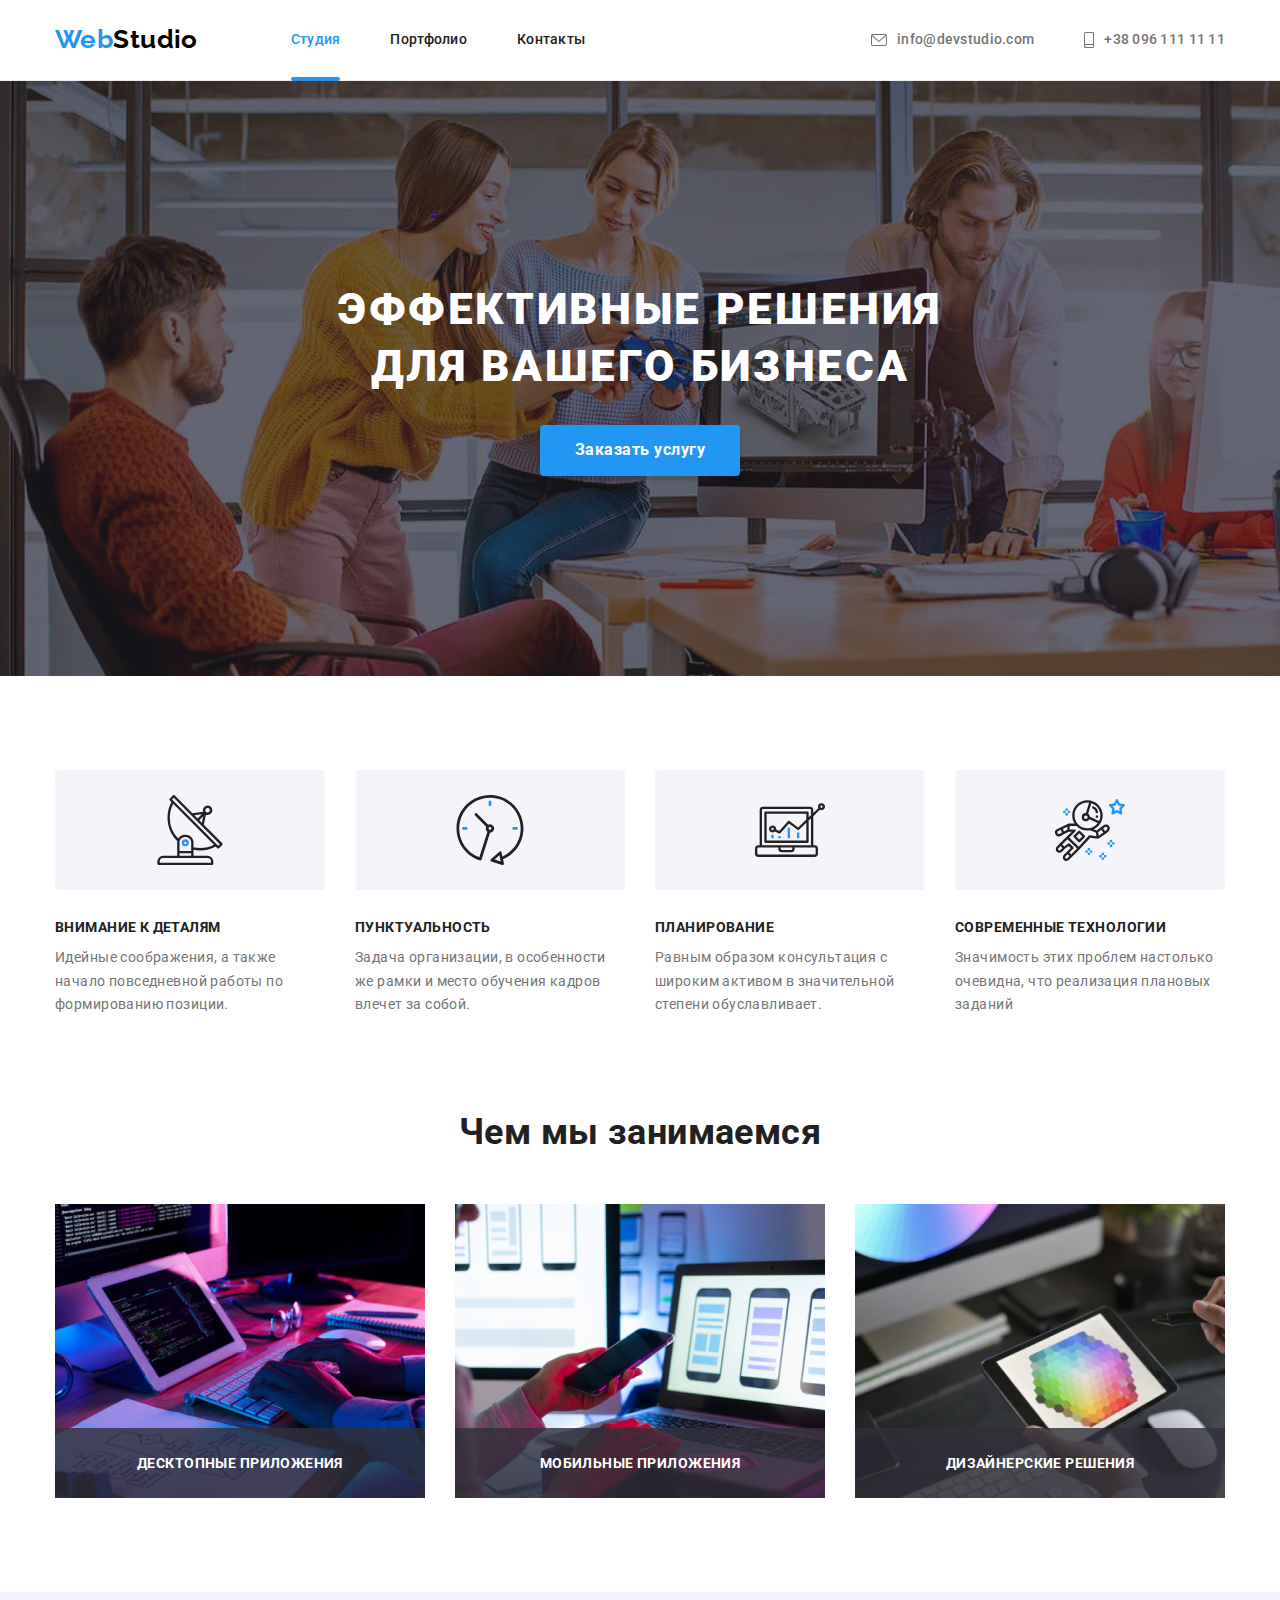
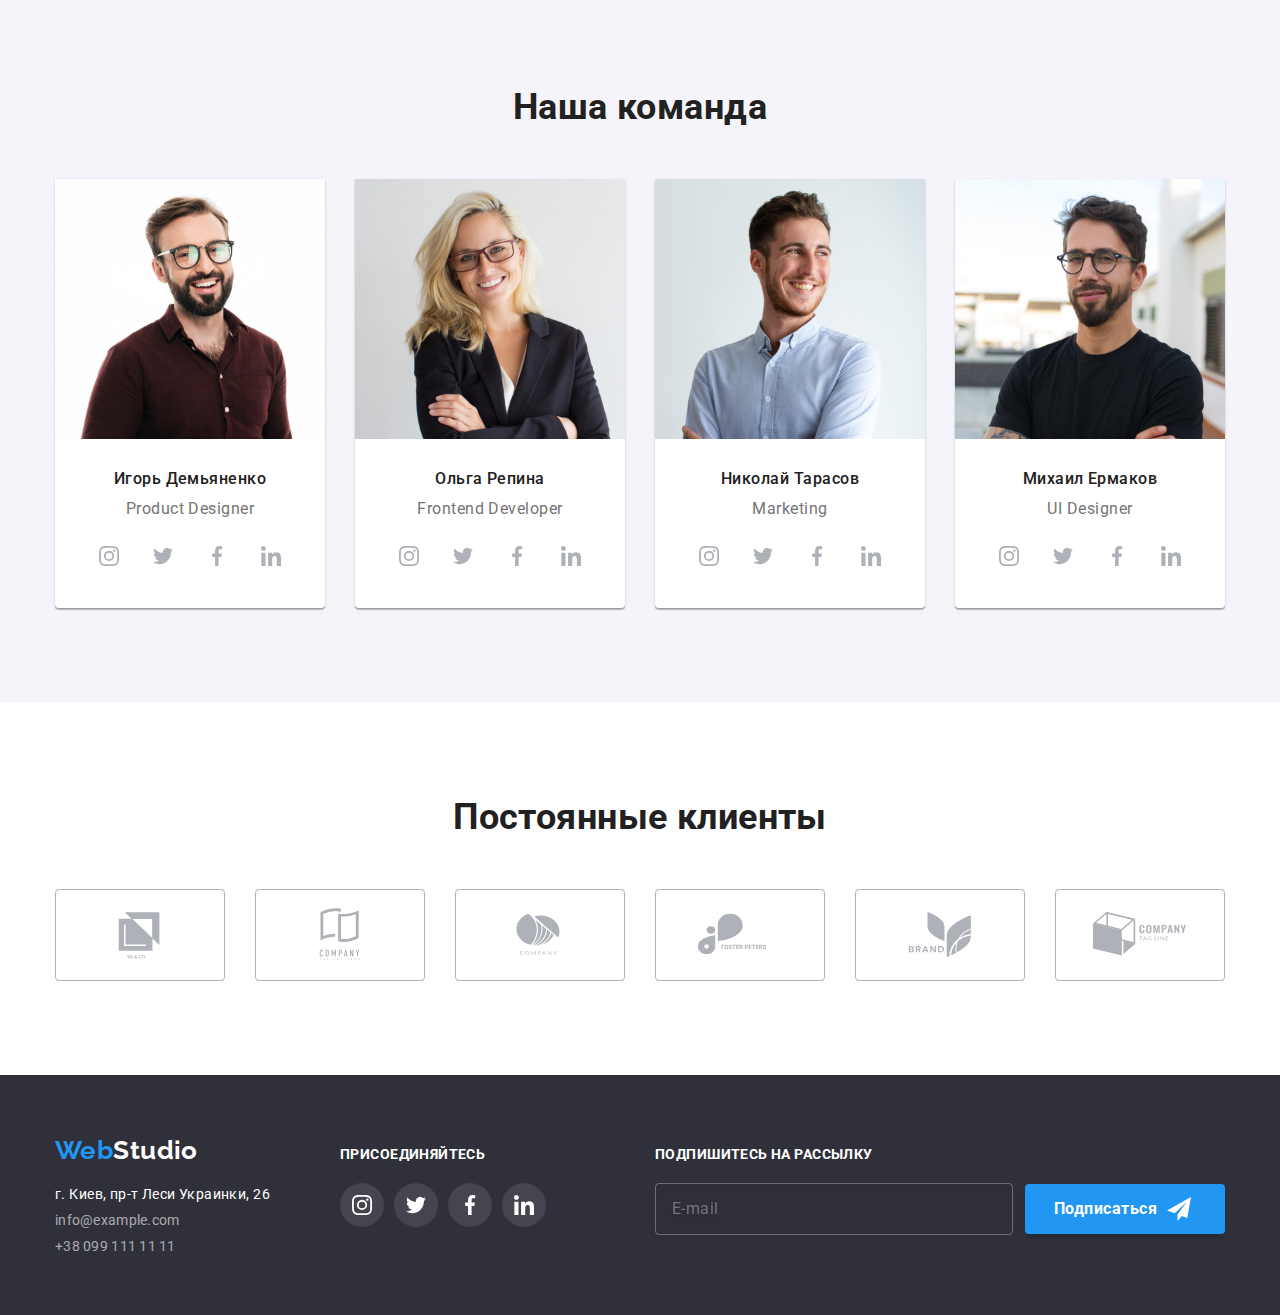
==== commit e4775d4c: "Закончил главную страницу" ====
--- a/index.html
+++ b/index.html
@@ -141,10 +141,8 @@
                   ></label
                 >
               </li>
-              <li class="form__button">
-                <button class="button hero-box__button" type="submit">
-                  Отправить
-                </button>
+              <li class="form__field--button">
+                <button class="form__button" type="submit">Отправить</button>
               </li>
             </ul>
           </form>
@@ -219,7 +217,7 @@
         <div class="container">
           <h2 class="about__title">Чем мы занимаемся</h2>
 
-          <ul class="about__list list-style">
+          <ul class="about__list">
             <li class="about__item">
               <div class="about__thumb">
                 <p class="about__text">Десктопные приложения</p>
@@ -268,14 +266,14 @@
               <div class="team__card">
                 <h3 class="team__name">Игорь Демьяненко</h3>
                 <p lang="en" class="team__position">Product Designer</p>
-                <ul class="social-list">
-                  <li class="">
-                    <a
-                      href=""
-                      class="social-link"
+                <ul class="social__list">
+                  <li class="">
+                    <a
+                      href=""
+                      class="social__link"
                       aria-label="ссылка на Инстаграм"
                     >
-                      <svg class="social-icon" width="20px" height="20px">
+                      <svg class="social__icon" width="20px" height="20px">
                         <use href="./images/icons.svg#instagram"></use>
                       </svg>
                     </a>
@@ -283,10 +281,10 @@
                   <li class="">
                     <a
                       href=""
-                      class="social-link"
+                      class="social__link"
                       aria-label="ссылка на Твиттер"
                     >
-                      <svg class="social-icon" width="20px" height="20px">
+                      <svg class="social__icon" width="20px" height="20px">
                         <use href="./images/icons.svg#twitter"></use>
                       </svg>
                     </a>
@@ -294,10 +292,10 @@
                   <li class="">
                     <a
                       href=""
-                      class="social-link"
+                      class="social__link"
                       aria-label="ссылка на Фейсбук"
                     >
-                      <svg class="social-icon" width="20px" height="20px">
+                      <svg class="social__icon" width="20px" height="20px">
                         <use href="./images/icons.svg#facebook"></use>
                       </svg>
                     </a>
@@ -305,10 +303,10 @@
                   <li class="">
                     <a
                       href=""
-                      class="social-link"
+                      class="social__link"
                       aria-label="ссылка на Линкедин"
                     >
-                      <svg class="social-icon" width="20px" height="20px">
+                      <svg class="social__icon" width="20px" height="20px">
                         <use href="./images/icons.svg#linkedin"></use>
                       </svg>
                     </a>
@@ -326,14 +324,14 @@
               <div class="team__card">
                 <h3 class="team__name">Ольга Репина</h3>
                 <p lang="en" class="team__position">Frontend Developer</p>
-                <ul class="team__list social-list list-style">
-                  <li class="">
-                    <a
-                      href=""
-                      class="social-link"
+                <ul class="social__list">
+                  <li class="">
+                    <a
+                      href=""
+                      class="social__link"
                       aria-label="ссылка на Инстаграм"
                     >
-                      <svg class="social-icon" width="20px" height="20px">
+                      <svg class="social__icon" width="20px" height="20px">
                         <use href="./images/icons.svg#instagram"></use>
                       </svg>
                     </a>
@@ -341,10 +339,10 @@
                   <li class="">
                     <a
                       href=""
-                      class="social-link"
+                      class="social__link"
                       aria-label="ссылка на Твиттер"
                     >
-                      <svg class="social-icon" width="20px" height="20px">
+                      <svg class="social__icon" width="20px" height="20px">
                         <use href="./images/icons.svg#twitter"></use>
                       </svg>
                     </a>
@@ -352,10 +350,10 @@
                   <li class="">
                     <a
                       href=""
-                      class="social-link"
+                      class="social__link"
                       aria-label="ссылка на Фейсбук"
                     >
-                      <svg class="social-icon" width="20px" height="20px">
+                      <svg class="social__icon" width="20px" height="20px">
                         <use href="./images/icons.svg#facebook"></use>
                       </svg>
                     </a>
@@ -363,10 +361,10 @@
                   <li class="">
                     <a
                       href=""
-                      class="social-link"
+                      class="social__link"
                       aria-label="ссылка на Линкедин"
                     >
-                      <svg class="social-icon" width="20px" height="20px">
+                      <svg class="social__icon" width="20px" height="20px">
                         <use href="./images/icons.svg#linkedin"></use>
                       </svg>
                     </a>
@@ -384,14 +382,14 @@
               <div class="team__card">
                 <h3 class="team__name">Николай Тарасов</h3>
                 <p lang="en" class="team__position">Marketing</p>
-                <ul class="team__list social-list list-style">
-                  <li class="">
-                    <a
-                      href=""
-                      class="social-link"
+                <ul class="social__list">
+                  <li class="">
+                    <a
+                      href=""
+                      class="social__link"
                       aria-label="ссылка на Инстаграм"
                     >
-                      <svg class="social-icon" width="20px" height="20px">
+                      <svg class="social__icon" width="20px" height="20px">
                         <use href="./images/icons.svg#instagram"></use>
                       </svg>
                     </a>
@@ -399,10 +397,10 @@
                   <li class="">
                     <a
                       href=""
-                      class="social-link"
+                      class="social__link"
                       aria-label="ссылка на Твиттер"
                     >
-                      <svg class="social-icon" width="20px" height="20px">
+                      <svg class="social__icon" width="20px" height="20px">
                         <use href="./images/icons.svg#twitter"></use>
                       </svg>
                     </a>
@@ -410,10 +408,10 @@
                   <li class="">
                     <a
                       href=""
-                      class="social-link"
+                      class="social__link"
                       aria-label="ссылка на Фейсбук"
                     >
-                      <svg class="social-icon" width="20px" height="20px">
+                      <svg class="social__icon" width="20px" height="20px">
                         <use href="./images/icons.svg#facebook"></use>
                       </svg>
                     </a>
@@ -421,10 +419,10 @@
                   <li class="">
                     <a
                       href=""
-                      class="social-link"
+                      class="social__link"
                       aria-label="ссылка на Линкедин"
                     >
-                      <svg class="social-icon" width="20px" height="20px">
+                      <svg class="social__icon" width="20px" height="20px">
                         <use href="./images/icons.svg#linkedin"></use>
                       </svg>
                     </a>
@@ -442,14 +440,14 @@
               <div class="team__card">
                 <h3 class="team__name">Михаил Ермаков</h3>
                 <p lang="en" class="team__position">UI Designer</p>
-                <ul class="team__list social-list list-style">
-                  <li class="">
-                    <a
-                      href=""
-                      class="social-link"
+                <ul class="social__list">
+                  <li class="">
+                    <a
+                      href=""
+                      class="social__link"
                       aria-label="ссылка на Инстаграм"
                     >
-                      <svg class="social-icon" width="20px" height="20px">
+                      <svg class="social__icon" width="20px" height="20px">
                         <use href="./images/icons.svg#instagram"></use>
                       </svg>
                     </a>
@@ -457,10 +455,10 @@
                   <li class="">
                     <a
                       href=""
-                      class="social-link"
+                      class="social__link"
                       aria-label="ссылка на Твиттер"
                     >
-                      <svg class="social-icon" width="20px" height="20px">
+                      <svg class="social__icon" width="20px" height="20px">
                         <use href="./images/icons.svg#twitter"></use>
                       </svg>
                     </a>
@@ -468,10 +466,10 @@
                   <li class="">
                     <a
                       href=""
-                      class="social-link"
+                      class="social__link"
                       aria-label="ссылка на Фейсбук"
                     >
-                      <svg class="social-icon" width="20px" height="20px">
+                      <svg class="social__icon" width="20px" height="20px">
                         <use href="./images/icons.svg#facebook"></use>
                       </svg>
                     </a>
@@ -479,10 +477,10 @@
                   <li class="">
                     <a
                       href=""
-                      class="social-link"
+                      class="social__link"
                       aria-label="ссылка на Линкедин"
                     >
-                      <svg class="social-icon" width="20px" height="20px">
+                      <svg class="social__icon" width="20px" height="20px">
                         <use href="./images/icons.svg#linkedin"></use>
                       </svg>
                     </a>
@@ -547,9 +545,9 @@
     <!--Footer-->
     <footer class="footer">
       <div class="container">
-        <div class="footer__box">
+        <div class="footer__holder">
           <div class="footer__box">
-            <div class="footer__address">
+            <div class="footer-address__box">
               <div class="footer__logo">
                 <a class="logo" href="/goit-markup-hw-07/index.html"
                   ><span class="logo__span">Web</span
@@ -558,7 +556,7 @@
               </div>
               <address class="address">
                 <p class="address__text">г. Киев, пр-т Леси Украинки, 26</p>
-                <ul class="footer__contact-list list-style">
+                <ul class="footer__contact-list">
                   <li>
                     <a class="footer_link" href="mailto:info@example.com"
                       >info@example.com</a
@@ -571,31 +569,31 @@
             </div>
             <div class="connect">
               <h3 class="connect__title">присоединяйтесь</h3>
-              <ul class="connect__list list-style">
+              <ul class="connect__list">
                 <li>
-                  <a href="" class="social-link connect__social-link">
-                    <svg class="footer__social-icon" width="20px" height="20px">
+                  <a href="" class="connect-social__link">
+                    <svg class="footer-social__icon" width="20px" height="20px">
                       <use href="./images/icons.svg#instagram"></use>
                     </svg>
                   </a>
                 </li>
                 <li>
-                  <a href="" class="social-link connect__social-link">
-                    <svg class="footer__social-icon" width="20px" height="20px">
+                  <a href="" class="connect-social__link">
+                    <svg class="footer-social__icon" width="20px" height="20px">
                       <use href="./images/icons.svg#twitter"></use>
                     </svg>
                   </a>
                 </li>
                 <li>
-                  <a href="" class="social-link connect__social-link">
-                    <svg class="footer__social-icon" width="20px" height="20px">
+                  <a href="" class="connect-social__link">
+                    <svg class="footer-social__icon" width="20px" height="20px">
                       <use href="./images/icons.svg#facebook"></use>
                     </svg>
                   </a>
                 </li>
                 <li>
-                  <a href="" class="social-link connect__social-link">
-                    <svg class="footer__social-icon" width="20px" height="20px">
+                  <a href="" class="connect-social__link">
+                    <svg class="footer-social__icon" width="20px" height="20px">
                       <use href="./images/icons.svg#linkedin"></use>
                     </svg>
                   </a>
--- a/css/main.min.css
+++ b/css/main.min.css
@@ -1 +1 @@
-:root{--primary-background-color: #ffffff;--secondary-background-color: #2f303a;--button-bg-color: #f5f4fa;--hover-text-color: #2196f3;--text-color: #757575;--title-color: #212121;--hero-bg-hover: #188ce8;--contact-footer-text: rgba(255, 255, 255, 0.6);--logo-stan-color: #000000;--border-color: #eeeeee;--border-head-color: #ececec;--icons-border-color: #afb1b8;--thumb-color: rgba(47, 48, 58, 0.8);--black: #000000;--border-second-color: rgba(0, 0, 0, 0.1);--pot-card-bg: rgba(33, 150, 243, 0.9);--cubic-bezier: cubic-bezier(0.4, 0, 0.2, 1);--input-border-color: rgba(33, 33, 33, 0.2);--placeholder-color: rgba(117, 117, 117, 0.5);--body-font-family: "Roboto", sans-serif;--logo-font-family: "Raleway", sans-serif}html{box-sizing:border-box}*,::before,::after{box-sizing:inherit}body{font-family:var(--body-font-family);background-color:var(--primary-background-color);font-style:normal;font-size:14px;line-height:1.2;letter-spacing:.03em;color:var(--text-color)}.container{margin-left:auto;margin-right:auto;padding-left:15px;padding-right:15px;width:1200px}img{display:block}.visually-hidden{position:absolute;width:1px;height:1px;margin:-1px;border:0;padding:0;white-space:nowrap;-webkit-clip-path:inset(100%);clip-path:inset(100%);clip:rect(0 0 0 0);overflow:hidden}.client__list,.team__list,.social-list,.about__list,.advantages__list,.header-contact,.header-menu,.form__list{padding:0;margin:0;list-style:none}.client,.team,.about,.advantages{padding-top:94px;padding-bottom:94px}.client__title,.team__title,.about__title{font-weight:700;font-size:36px;text-align:center;color:var(--title-color);margin-top:0;margin-bottom:50px}.header-contact,.header-menu,.header{display:flex;align-items:center;justify-content:space-between}.backdrop{position:fixed;top:0;left:0;width:100%;height:100%;background-color:rgba(0,0,0,.2);opacity:1;transition:opacity 250ms var(--cubic-bezier);z-index:9}.backdrop.backdrop--is-hidden{visibility:hidden;opacity:0;pointer-events:none}.backdrop--is-hidden .modal{transform:translate(-50%, -50%) scale(0.2)}.modal{position:absolute;top:50%;left:50%;transform:translate(-50%, -50%) scale(1);min-width:528px;min-height:581px;background-color:var(--primary-background-color);box-shadow:0px 1px 3px rgba(0,0,0,.12),0px 1px 1px rgba(0,0,0,.14),0px 2px 1px rgba(0,0,0,.2);border-radius:4px;z-index:10;transition:transform 250ms var(--cubic-bezier)}.modal__icon{fill:currentColor}.form{width:448px;margin-left:auto;margin-right:auto;padding:40px 0}.form__title{margin:0;margin-bottom:12px;text-align:center;font-weight:700;font-size:20px;line-height:23px;text-align:center;letter-spacing:.03em;color:var(--title-color)}.form__field{position:relative;display:flex;flex-direction:column;margin-bottom:10px;color:var(--text-color)}.form__field:nth-child(4){margin-bottom:20px}.form__label{display:inline-block;margin-bottom:4px;font-size:12px;line-height:1.17;letter-spacing:.01em;color:var(--text-color)}.form__input{font-size:12px;line-height:1.17;letter-spacing:.01em;border:1px solid var(--input-border-color);color:var(--text-color);border-radius:4px;margin:0;padding:12px 16px 12px 42px;transition:border-color 250ms var(--cubic-bezier)}.form__input:focus{border-color:var(--hover-text-color);outline:0;fill:var(--hover-text-color)}.form__coment{cursor:text;width:100%;min-height:120px;padding:12px 16px;resize:none}.form__coment::-moz-placeholder{color:var(--placeholder-color)}.form__coment:-ms-input-placeholder{color:var(--placeholder-color)}.form__coment::placeholder{color:var(--placeholder-color)}.form__icon{position:absolute;top:50%;left:12px;fill:var(--title-color);transition:fill 250ms var(--cubic-bezier)}.form__field:focus-within .form__icon{border-color:var(--hover-text-color);outline:0;fill:var(--hover-text-color)}.checkbox{-webkit-appearance:none;-moz-appearance:none;appearance:none}.checkbox:checked~.checkbox__icon{background-color:var(--hover-text-color);border-radius:2px;border:2px solid var(--hover-text-color)}.checkbox__field{display:flex;margin-bottom:30px;justify-content:center}.checkbox__text{padding-left:8px;line-height:1.7}.checkbox__text a:hover,.checkbox__text a:focus{text-decoration:none}.checkbox__text a{color:var(--hover-text-color)}.checkbox__icon{border:2px solid var(--black);border-radius:2px;transition:background-color 250ms var(--cubic-bezier),border-color 250ms var(--cubic-bezier)}.checkbox:focus .checkbox__icon{border-color:var(--hover-text-color)}.checkbox__terms{position:relative;display:inline-flex;align-items:center}.connect__icon{margin-left:10px}.connect__input{width:358px;border:1px solid rgba(255,255,255,.3);filter:drop-shadow(0px 4px 4px rgba(0, 0, 0, 0.15));border-radius:4px;background-color:rgba(0,0,0,0);font-size:16px;line-height:1.25;letter-spacing:.03em;color:var(--primary-background-color);padding:15px 16px;margin-right:12px}.connect__input:focus{border-color:var(--hover-text-color);outline:0;fill:var(--hover-text-color)}.logo{text-decoration:none;font-family:"Raleway",sans-serif;font-weight:700;font-size:26px;color:var(--logo-stan-color);margin-right:93px}.logo__span{color:var(--hover-text-color)}.footer-logo__color{color:var(--primary-background-color)}header{border-bottom:1px solid var(--border-head-color)}.header-nav{display:flex;align-items:center;justify-content:space-between}.header-menu .header-menu__link{display:block;color:var(--title-color);text-decoration:none;font-weight:500;line-height:1.14;letter-spacing:.02em;padding-top:32px;padding-bottom:32px;transition:color 250ms var(--cubic-bezier)}.header-menu__link{position:relative;display:block}.header-menu__link--current::after{content:"";display:block;position:absolute;bottom:-1px;width:100%;height:4px;border-radius:2px;background-color:var(--hover-text-color)}.header-menu .header-menu__link:hover,.header-menu .header-menu__link:focus{color:var(--hover-text-color)}.header-menu__items .header-menu__link--current{color:var(--hover-text-color)}.header-menu__items:not(:last-child){margin-right:50px}.header-contact__items:not(:last-child){margin-right:50px}.header-contact .header-contact__link{display:flex;align-items:center;font-weight:500;line-height:1.14;letter-spacing:.02em;color:var(--text-color);text-decoration:none;padding:32px 0;transition:color 250ms var(--cubic-bezier)}.header-contact .header-contact__link:hover,.header-contact .header-contact__link:focus{color:var(--hover-text-color)}.header-contact__icon{fill:currentColor;margin-right:10px}.button,.hero-box__button,.connect__button{font-family:inherit;font-weight:500;font-size:16px;line-height:1.62;letter-spacing:.03em;color:var(--title-color);background-color:var(--button-bg-color);border-radius:4px;border-color:rgba(0,0,0,0);cursor:pointer;padding:6px 22px;min-width:73px;transition-property:background-color,box-shadow,color;transition-duration:250ms;transition-timing-function:var(--cubic-bezier)}.button:hover,.hero-box__button:hover,.connect__button:hover,.button:focus,.hero-box__button:focus,.connect__button:focus{color:var(--primary-background-color);background-color:var(--hover-text-color);box-shadow:0px 3px 1px rgba(0,0,0,.1),0px 1px 2px rgba(0,0,0,.08),0px 2px 2px rgba(0,0,0,.12)}.button.button--current,.button--current.hero-box__button,.button--current.connect__button{color:var(--primary-background-color);background-color:var(--hover-text-color);box-shadow:0px 3px 1px rgba(0,0,0,.1),0px 1px 2px rgba(0,0,0,.08),0px 2px 2px rgba(0,0,0,.12)}.hero-box__button,.connect__button{font-weight:700;line-height:1.9;color:var(--primary-background-color);background-color:var(--hover-text-color);border:0;box-shadow:0px 4px 4px rgba(0,0,0,.15);min-width:200px;padding:10px 32px}.hero-box__button:hover,.connect__button:hover,.hero-box__button:focus,.connect__button:focus{background-color:var(--hero-bg-hover);box-shadow:0px 4px 4px rgba(0,0,0,.15)}.connect__button{display:flex;align-items:center}.modal-button__close{display:flex;justify-content:center;align-items:center;position:absolute;cursor:pointer;top:8px;right:8px;border-radius:50%;width:30px;height:30px;padding:0;margin:0;border:1px solid var(--border-second-color);background-color:var(--primary-background-color);color:var(--black);transition:color 250ms var(--cubic-bezier)}.modal-button__close:hover,.modal-button__close:focus{color:var(--hover-text-color)}.form__button{text-align:center}.hero-box{max-width:1600px;margin-left:auto;margin-right:auto;padding-top:200px;padding-bottom:200px;text-align:center;background-repeat:no-repeat;background-image:linear-gradient(rgba(47, 48, 58, 0.4), rgba(47, 48, 58, 0.4)),url(../images/hero.jpg)}.hero-box__title{margin-top:0;margin-bottom:30px;font-weight:900;font-size:44px;line-height:1.3;text-transform:uppercase;letter-spacing:.06em;color:var(--primary-background-color)}.footer__contact-list a{line-height:1.14;letter-spacing:.02em;color:var(--contact-footer-text);text-decoration:none;transition:color 250ms var(--cubic-bezier)}.footer_link{display:inline-block;margin-bottom:9px}.footer__contact-list a:hover,.footer__contact-list a:focus{color:var(--hover-text-color)}.advantages__list{display:flex}.advantages__item{width:calc((100% - 90px)/4)}.advantages__item:not(:last-child){margin-right:30px}.advantages__icon{display:flex;justify-content:center;align-items:center;height:120px;margin-bottom:30px;border-radius:4px;background-color:var(--button-bg-color)}.advantages__title{margin-top:0;margin-bottom:10px;font-weight:700;font-size:14px;line-height:1.14;text-transform:uppercase;color:var(--title-color)}.advantages__text{margin:0;line-height:1.7}.about{padding-top:0px}.about__list{display:flex}.about__list .about__item:not(:last-child){margin-right:30px}.about__item{position:relative}.about__thumb{position:absolute;bottom:0;width:100%;background-color:var(--thumb-color)}.about__text{margin:0;padding-top:27px;padding-bottom:27px;font-weight:700;line-height:16px;text-align:center;text-transform:uppercase;color:var(--primary-background-color)}.team{background-color:var(--button-bg-color)}.team__list,.social-list{display:flex;justify-content:center}.team__box{width:calc((100% - 90px)/4);background-color:var(--primary-background-color);border-radius:0px 0px 4px 4px;box-shadow:0px 1px 3px rgba(0,0,0,.12),0px 1px 1px rgba(0,0,0,.14),0px 2px 1px rgba(0,0,0,.2)}.team__box:not(:last-child){margin-right:30px}.team__card{padding-top:30px;padding-bottom:30px}.team__name{margin-top:0;margin-bottom:10px;font-weight:500;font-size:16px;letter-spacing:.03em;color:var(--title-color);text-align:center}.team__position{margin:0;font-size:16px;letter-spacing:.03em;color:var(--text-color);text-align:center;margin-bottom:16px}.social-list li:not(:last-child){margin-right:10px}.social-link{display:flex;align-items:center;justify-content:center;width:44px;height:44px;border-radius:50%;background-color:var(--primary-background-color);color:var(--icons-border-color);cursor:pointer;transition:color 250ms var(--cubic-bezier),background-color 250ms var(--cubic-bezier)}.social-link:hover,.social-link:focus{background-color:var(--hover-text-color);color:var(--primary-background-color)}.social-icon{fill:currentColor}.client__list{display:flex}.client__card{width:calc((100% - 150px)/6)}.client__card:not(:last-child){margin-right:30px}.client__link{display:flex;justify-content:center;align-items:center;border:1px solid var(--icons-border-color);border-radius:4px;fill:var(--icons-border-color);height:92px;background-color:var(--primary-background-color);cursor:pointer;transition:fill 250ms var(--cubic-bezier),border 250ms var(--cubic-bezier)}.client__link:hover,.client__link:focus{border:1px solid var(--hover-text-color);fill:var(--hover-text-color)}.client__icon{width:106px;height:60px}/*# sourceMappingURL=main.min.css.map */+:root{--primary-background-color: #ffffff;--secondary-background-color: #2f303a;--button-bg-color: #f5f4fa;--hover-text-color: #2196f3;--text-color: #757575;--title-color: #212121;--hero-bg-hover: #188ce8;--contact-footer-text: rgba(255, 255, 255, 0.6);--logo-stan-color: #000000;--border-color: #eeeeee;--border-head-color: #ececec;--icons-border-color: #afb1b8;--thumb-color: rgba(47, 48, 58, 0.8);--black: #000000;--border-second-color: rgba(0, 0, 0, 0.1);--pot-card-bg: rgba(33, 150, 243, 0.9);--cubic-bezier: cubic-bezier(0.4, 0, 0.2, 1);--input-border-color: rgba(33, 33, 33, 0.2);--placeholder-color: rgba(117, 117, 117, 0.5);--body-font-family: "Roboto", sans-serif;--logo-font-family: "Raleway", sans-serif}html{box-sizing:border-box}*,::before,::after{box-sizing:inherit}body{font-family:var(--body-font-family);background-color:var(--primary-background-color);font-style:normal;font-size:14px;line-height:1.2;letter-spacing:.03em;color:var(--text-color)}.container{margin-left:auto;margin-right:auto;padding-left:15px;padding-right:15px;width:1200px}img{display:block}.visually-hidden{position:absolute;width:1px;height:1px;margin:-1px;border:0;padding:0;white-space:nowrap;-webkit-clip-path:inset(100%);clip-path:inset(100%);clip:rect(0 0 0 0);overflow:hidden}.footer__contact-list,.connect__list,.client__list,.team__list,.social__list,.about__list,.advantages__list,.form__list,.header-contact,.header-menu{padding:0;margin:0;list-style:none}.filter,.client,.team,.about,.advantages{padding-top:94px;padding-bottom:94px}.client__title,.team__title,.about__title{font-weight:700;font-size:36px;text-align:center;color:var(--title-color);margin-top:0;margin-bottom:50px}.header-contact,.header-menu,.header{display:flex;align-items:center;justify-content:space-between}.logo{text-decoration:none;font-family:"Raleway",sans-serif;font-weight:700;font-size:26px;color:var(--logo-stan-color)}.logo__span{color:var(--hover-text-color)}.footer-logo__color{color:var(--primary-background-color)}header{border-bottom:1px solid var(--border-head-color)}.header-nav{display:flex;align-items:center;justify-content:space-between}.header-menu{margin-left:93px}.header-menu .header-menu__link{display:block;color:var(--title-color);text-decoration:none;font-weight:500;line-height:1.14;letter-spacing:.02em;padding-top:32px;padding-bottom:32px;transition:color 250ms var(--cubic-bezier)}.header-menu__link{position:relative;display:block}.header-menu__link--current::after{content:"";display:block;position:absolute;bottom:-1px;width:100%;height:4px;border-radius:2px;background-color:var(--hover-text-color)}.header-menu .header-menu__link:hover,.header-menu .header-menu__link:focus{color:var(--hover-text-color)}.header-menu__items .header-menu__link--current{color:var(--hover-text-color)}.header-menu__items:not(:last-child){margin-right:50px}.header-contact__items:not(:last-child){margin-right:50px}.header-contact .header-contact__link{display:flex;align-items:center;font-weight:500;line-height:1.14;letter-spacing:.02em;color:var(--text-color);text-decoration:none;padding:32px 0;transition:color 250ms var(--cubic-bezier)}.header-contact .header-contact__link:hover,.header-contact .header-contact__link:focus{color:var(--hover-text-color)}.header-contact__icon{fill:currentColor;margin-right:10px}.button,.hero-box__button,.form__button,.connect__button{font-family:inherit;font-weight:500;font-size:16px;line-height:1.62;letter-spacing:.03em;color:var(--title-color);background-color:var(--button-bg-color);border-radius:4px;border-color:rgba(0,0,0,0);cursor:pointer;padding:6px 22px;min-width:73px;transition-property:background-color,box-shadow,color;transition-duration:250ms;transition-timing-function:var(--cubic-bezier)}.button:hover,.hero-box__button:hover,.form__button:hover,.connect__button:hover,.button:focus,.hero-box__button:focus,.form__button:focus,.connect__button:focus{color:var(--primary-background-color);background-color:var(--hover-text-color);box-shadow:0px 3px 1px rgba(0,0,0,.1),0px 1px 2px rgba(0,0,0,.08),0px 2px 2px rgba(0,0,0,.12)}.button.button--current,.button--current.hero-box__button,.button--current.form__button,.button--current.connect__button{color:var(--primary-background-color);background-color:var(--hover-text-color);box-shadow:0px 3px 1px rgba(0,0,0,.1),0px 1px 2px rgba(0,0,0,.08),0px 2px 2px rgba(0,0,0,.12)}.hero-box__button,.form__button,.connect__button{font-weight:700;line-height:1.9;color:var(--primary-background-color);background-color:var(--hover-text-color);border:0;box-shadow:0px 4px 4px rgba(0,0,0,.15);min-width:200px;padding:10px 32px}.hero-box__button:hover,.form__button:hover,.connect__button:hover,.hero-box__button:focus,.form__button:focus,.connect__button:focus{background-color:var(--hero-bg-hover);box-shadow:0px 4px 4px rgba(0,0,0,.15)}.connect__button{display:flex;align-items:center;padding-left:29px;padding-right:13px}.modal-button__close{display:flex;justify-content:center;align-items:center;position:absolute;cursor:pointer;top:8px;right:8px;border-radius:50%;width:30px;height:30px;padding:0;margin:0;border:1px solid var(--border-second-color);background-color:var(--primary-background-color);color:var(--black);transition:color 250ms var(--cubic-bezier)}.modal-button__close:hover,.modal-button__close:focus{color:var(--hover-text-color)}.form__button{text-align:center;padding:10px 55px}.hero-box{max-width:1600px;margin-left:auto;margin-right:auto;padding-top:200px;padding-bottom:200px;text-align:center;background-repeat:no-repeat;background-image:linear-gradient(rgba(47, 48, 58, 0.4), rgba(47, 48, 58, 0.4)),url(../images/hero.jpg)}.hero-box__title{margin-top:0;margin-bottom:30px;font-weight:900;font-size:44px;line-height:1.3;text-transform:uppercase;letter-spacing:.06em;color:var(--primary-background-color)}.backdrop{position:fixed;top:0;left:0;width:100%;height:100%;background-color:rgba(0,0,0,.2);opacity:1;transition:opacity 250ms var(--cubic-bezier);z-index:9}.backdrop.backdrop--is-hidden{visibility:hidden;opacity:0;pointer-events:none}.backdrop--is-hidden .modal{transform:translate(-50%, -50%) scale(0.2)}.modal{position:absolute;top:50%;left:50%;transform:translate(-50%, -50%) scale(1);min-width:528px;min-height:581px;background-color:var(--primary-background-color);box-shadow:0px 1px 3px rgba(0,0,0,.12),0px 1px 1px rgba(0,0,0,.14),0px 2px 1px rgba(0,0,0,.2);border-radius:4px;z-index:10;transition:transform 250ms var(--cubic-bezier)}.modal__icon{fill:currentColor}.form{width:448px;margin-left:auto;margin-right:auto;padding:40px 0}.form__title{margin:0;margin-bottom:12px;text-align:center;font-weight:700;font-size:20px;line-height:23px;text-align:center;letter-spacing:.03em;color:var(--title-color)}.form__list .form__field--button{text-align:center}.form__field{position:relative;display:flex;flex-direction:column;margin-bottom:10px;color:var(--text-color)}.form__field:nth-child(4){margin-bottom:20px}.form__label{display:inline-block;margin-bottom:4px;font-size:12px;line-height:1.17;letter-spacing:.01em;color:var(--text-color)}.form__input{font-size:12px;line-height:1.17;letter-spacing:.01em;border:1px solid var(--input-border-color);color:var(--text-color);border-radius:4px;margin:0;padding:12px 16px 12px 42px;transition:border-color 250ms var(--cubic-bezier)}.form__input:focus{border-color:var(--hover-text-color);outline:0;fill:var(--hover-text-color)}.form__coment{cursor:text;width:100%;min-height:120px;padding:12px 16px;resize:none}.form__coment::-moz-placeholder{color:var(--placeholder-color)}.form__coment:-ms-input-placeholder{color:var(--placeholder-color)}.form__coment::placeholder{color:var(--placeholder-color)}.form__icon{position:absolute;top:50%;left:12px;fill:var(--title-color);transition:fill 250ms var(--cubic-bezier)}.form__field:focus-within .form__icon{border-color:var(--hover-text-color);outline:0;fill:var(--hover-text-color)}.checkbox{-webkit-appearance:none;-moz-appearance:none;appearance:none}.checkbox:checked~.checkbox__icon{background-color:var(--hover-text-color);border-radius:2px;border:2px solid var(--hover-text-color)}.checkbox__field{display:flex;margin-bottom:30px;justify-content:center}.checkbox__text{padding-left:8px;line-height:1.7}.checkbox__text a:hover,.checkbox__text a:focus{text-decoration:none}.checkbox__text a{color:var(--hover-text-color)}.checkbox__icon{border:2px solid var(--black);border-radius:2px;transition:background-color 250ms var(--cubic-bezier),border-color 250ms var(--cubic-bezier)}.checkbox:focus .checkbox__icon{border-color:var(--hover-text-color)}.checkbox__terms{position:relative;display:inline-flex;align-items:center}.connect__icon{margin-left:10px}.connect__input{width:358px;border:1px solid rgba(255,255,255,.3);filter:drop-shadow(0px 4px 4px rgba(0, 0, 0, 0.15));border-radius:4px;background-color:rgba(0,0,0,0);font-size:16px;line-height:1.25;letter-spacing:.03em;color:var(--primary-background-color);padding:15px 16px;margin-right:12px}.connect__input:focus{border-color:var(--hover-text-color);outline:0;fill:var(--hover-text-color)}.advantages__list{display:flex}.advantages__item{width:calc((100% - 90px)/4)}.advantages__item:not(:last-child){margin-right:30px}.advantages__icon{display:flex;justify-content:center;align-items:center;height:120px;margin-bottom:30px;border-radius:4px;background-color:var(--button-bg-color)}.advantages__title{margin-top:0;margin-bottom:10px;font-weight:700;font-size:14px;line-height:1.14;text-transform:uppercase;color:var(--title-color)}.advantages__text{margin:0;line-height:1.7}.about{padding-top:0px}.about__list{display:flex}.about__list .about__item:not(:last-child){margin-right:30px}.about__item{position:relative}.about__thumb{position:absolute;bottom:0;width:100%;background-color:var(--thumb-color)}.about__text{margin:0;padding-top:27px;padding-bottom:27px;font-weight:700;line-height:16px;text-align:center;text-transform:uppercase;color:var(--primary-background-color)}.team{background-color:var(--button-bg-color)}.team__list,.social__list{display:flex;justify-content:center}.team__box{width:calc((100% - 90px)/4);background-color:var(--primary-background-color);border-radius:0px 0px 4px 4px;box-shadow:0px 1px 3px rgba(0,0,0,.12),0px 1px 1px rgba(0,0,0,.14),0px 2px 1px rgba(0,0,0,.2)}.team__box:not(:last-child){margin-right:30px}.team__card{padding-top:30px;padding-bottom:30px}.team__name{margin-top:0;margin-bottom:10px;font-weight:500;font-size:16px;letter-spacing:.03em;color:var(--title-color);text-align:center}.team__position{margin:0;font-size:16px;letter-spacing:.03em;color:var(--text-color);text-align:center;margin-bottom:16px}.social__list li:not(:last-child){margin-right:10px}.social__link,.connect-social__link{display:flex;align-items:center;justify-content:center;width:44px;height:44px;border-radius:50%;background-color:var(--primary-background-color);color:var(--icons-border-color);cursor:pointer;transition:color 250ms var(--cubic-bezier),background-color 250ms var(--cubic-bezier)}.social__link:hover,.connect-social__link:hover,.social__link:focus,.connect-social__link:focus{background-color:var(--hover-text-color);color:var(--primary-background-color)}.social__icon{fill:currentColor}.client__list{display:flex}.client__card{width:calc((100% - 150px)/6)}.client__card:not(:last-child){margin-right:30px}.client__link{display:flex;justify-content:center;align-items:center;border:1px solid var(--icons-border-color);border-radius:4px;fill:var(--icons-border-color);height:92px;background-color:var(--primary-background-color);cursor:pointer;transition:fill 250ms var(--cubic-bezier),border 250ms var(--cubic-bezier)}.client__link:hover,.client__link:focus{border:1px solid var(--hover-text-color);fill:var(--hover-text-color)}.client__icon{width:106px;height:60px}.footer{padding-top:60px;padding-bottom:60px;background-color:var(--secondary-background-color)}.footer__box,.footer__holder{display:flex;align-items:baseline;justify-content:space-between}.footer-address__box{margin-right:70px}.footer__logo{margin-bottom:20px}.address{font-style:normal;color:var(--primary-background-color)}.address__text{margin-top:0;margin-bottom:9px}.connect{display:block}.connect__title{margin-top:0;margin-bottom:20px;font-weight:700;font-size:14px;line-height:1.14;text-transform:uppercase;color:var(--primary-background-color)}.connect__list{display:flex;justify-content:space-between}.connect__list li:not(:last-child){margin-right:10px}.connect-social__link{background-color:rgba(255,255,255,.1)}.connect-social__link:hover,.connect-social__link:focus{background-color:var(--hover-text-color)}.footer-social__icon{fill:var(--primary-background-color)}.footer__contact-list a{line-height:1.14;letter-spacing:.02em;color:var(--contact-footer-text);text-decoration:none;transition:color 250ms var(--cubic-bezier)}.footer__contact-list a:hover,.footer__contact-list a:focus{color:var(--hover-text-color)}.footer_link{display:inline-block;margin-bottom:9px}/*# sourceMappingURL=main.min.css.map */